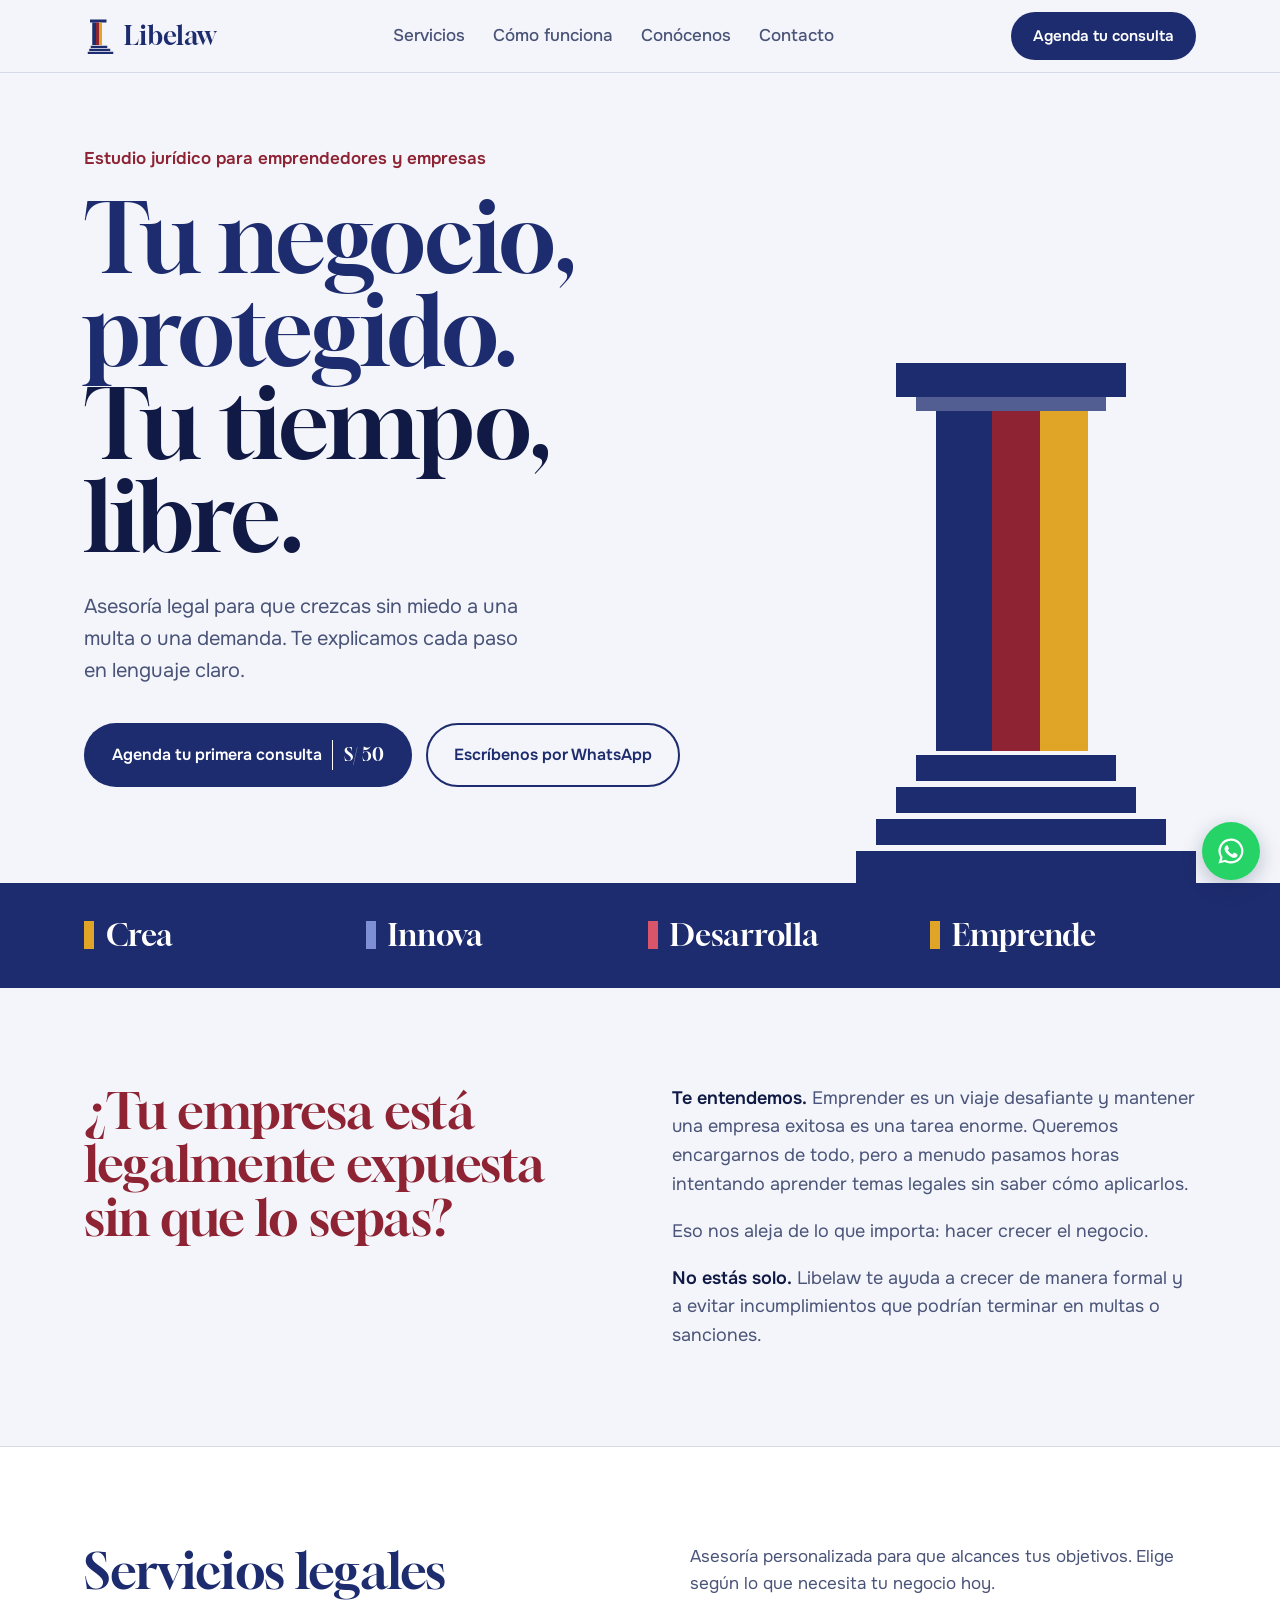
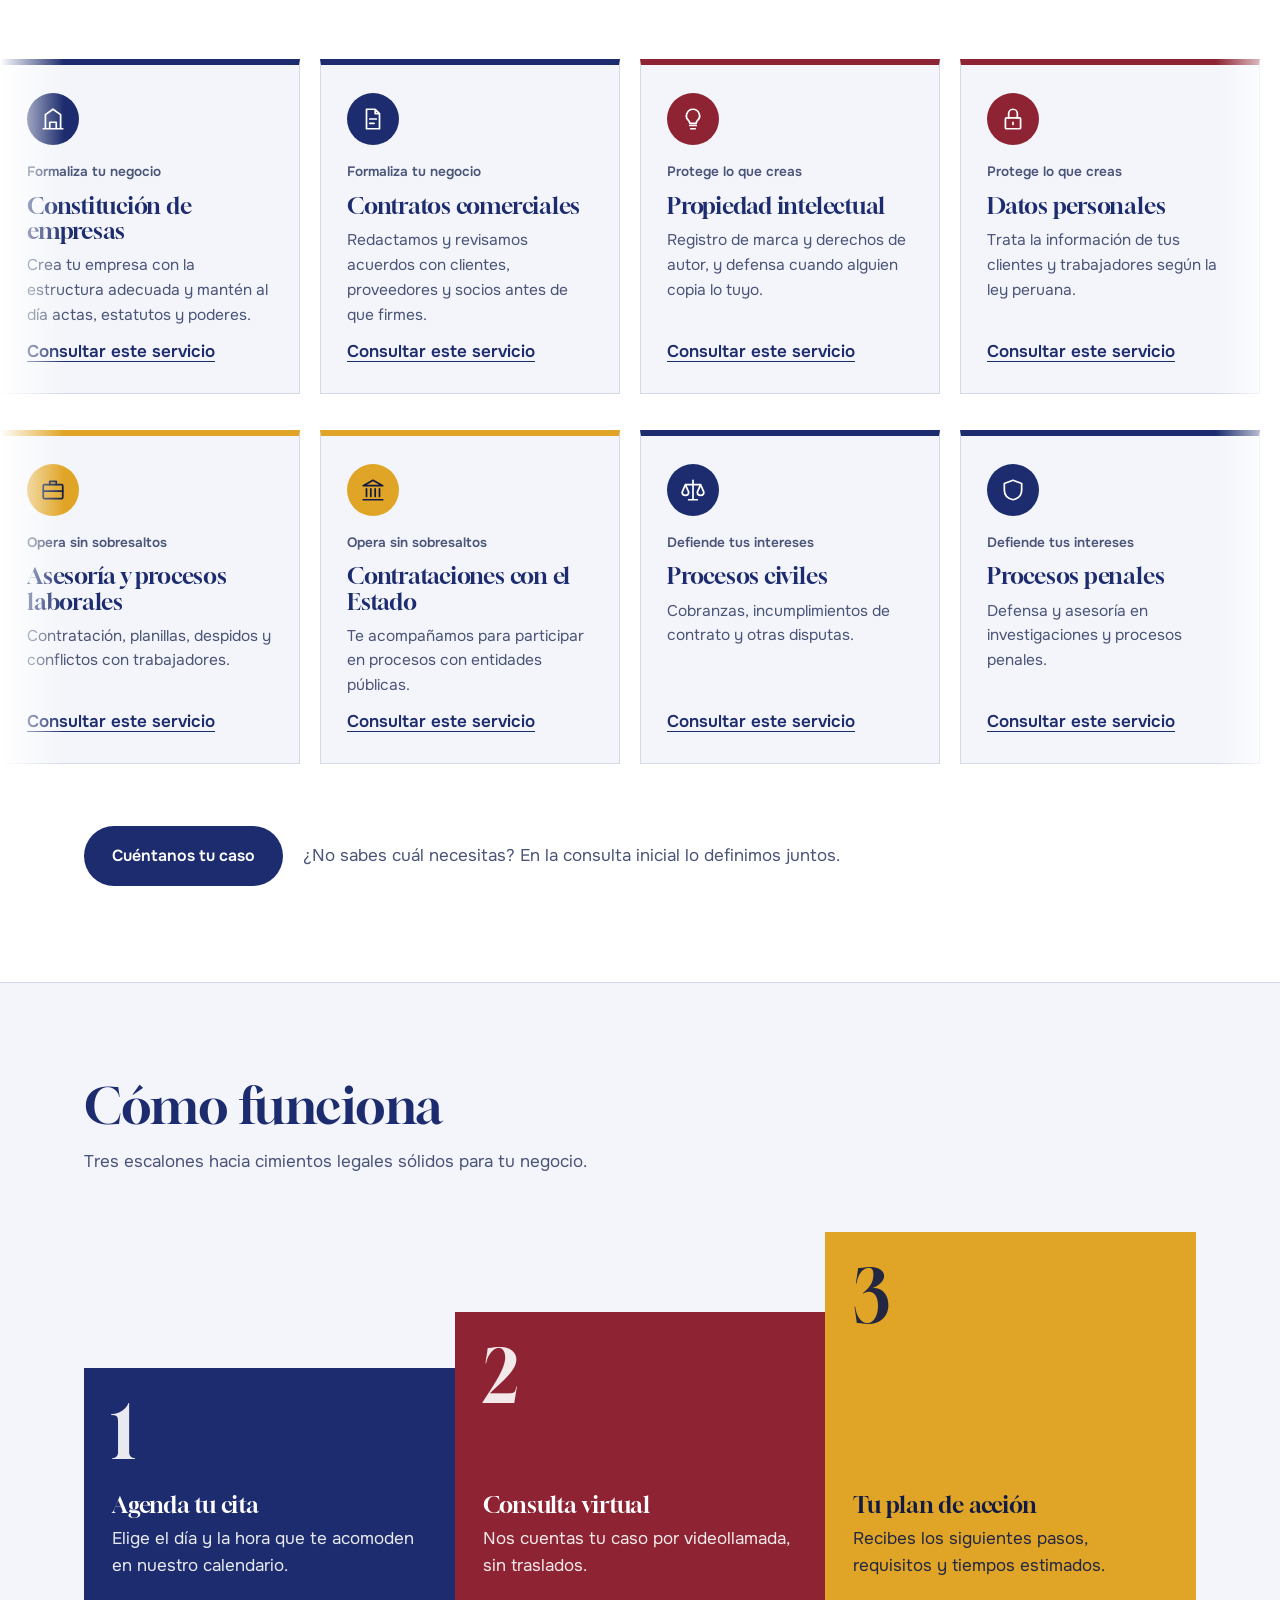
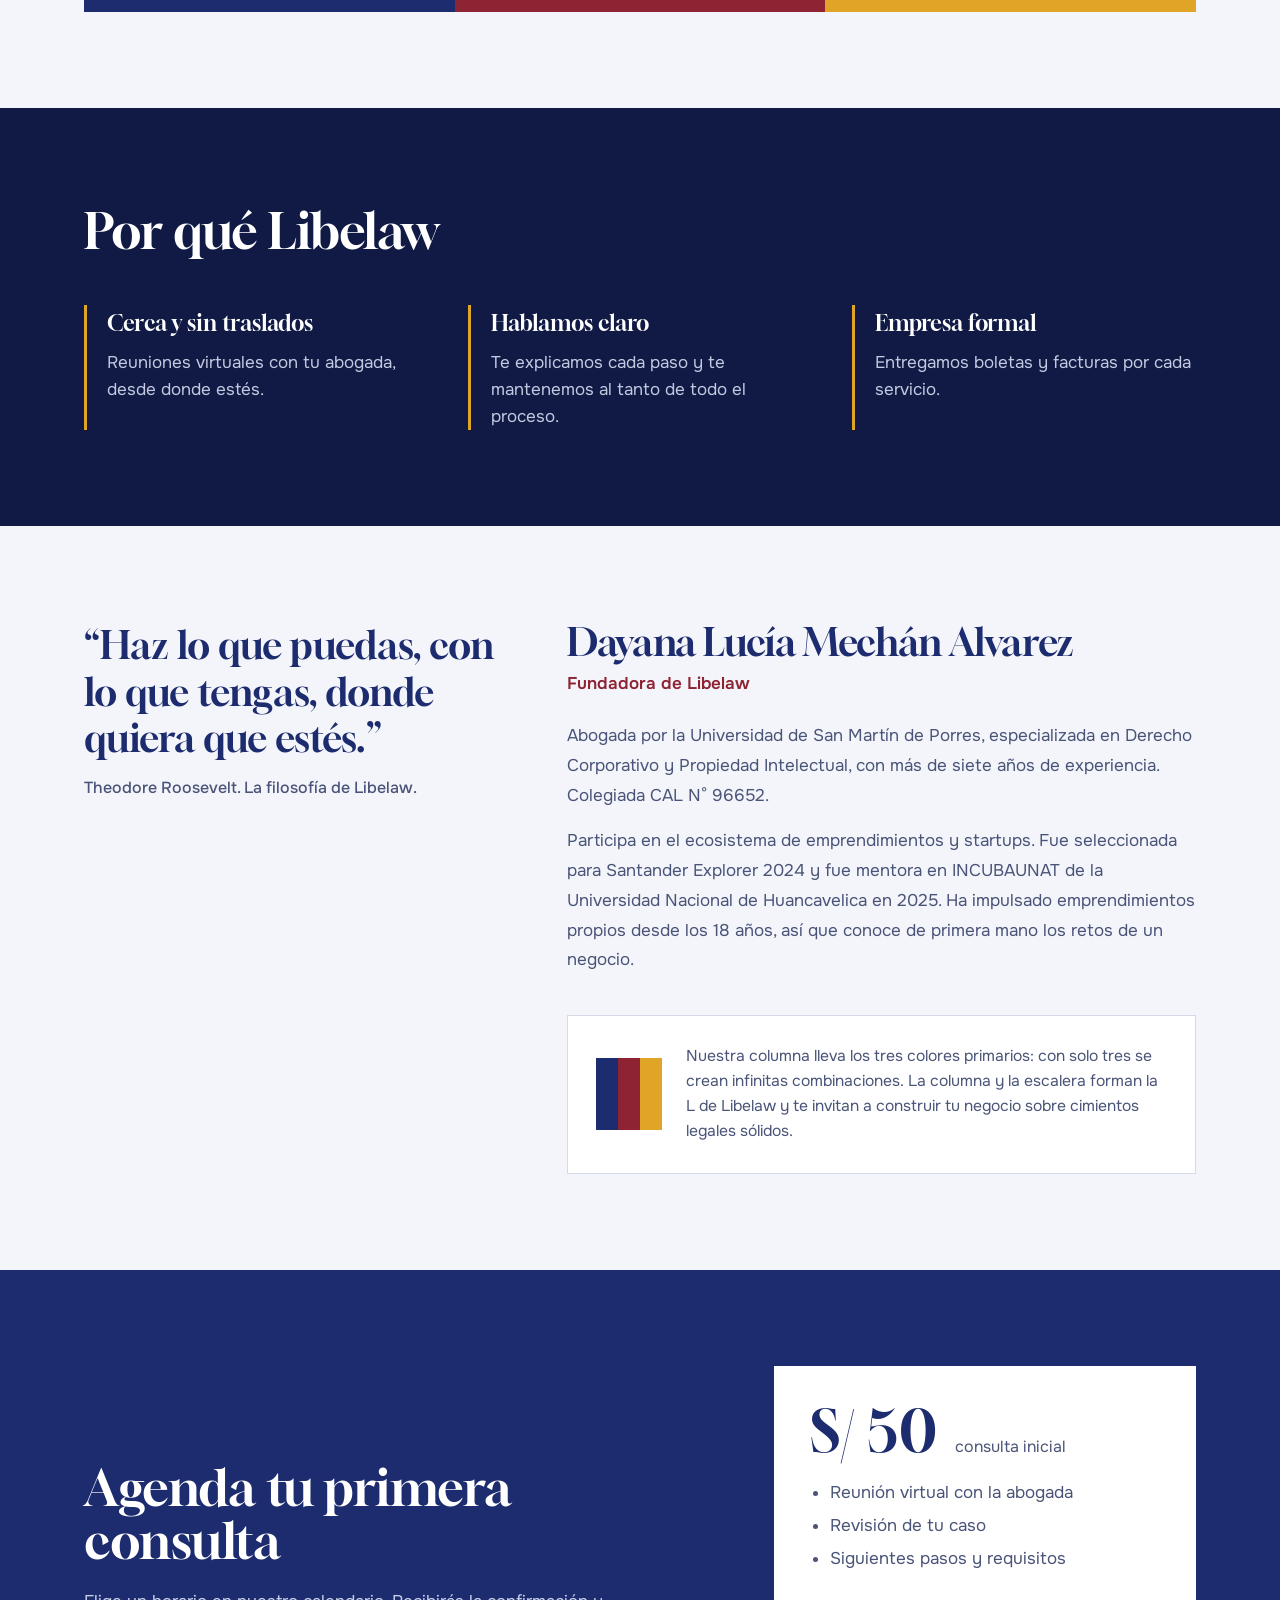
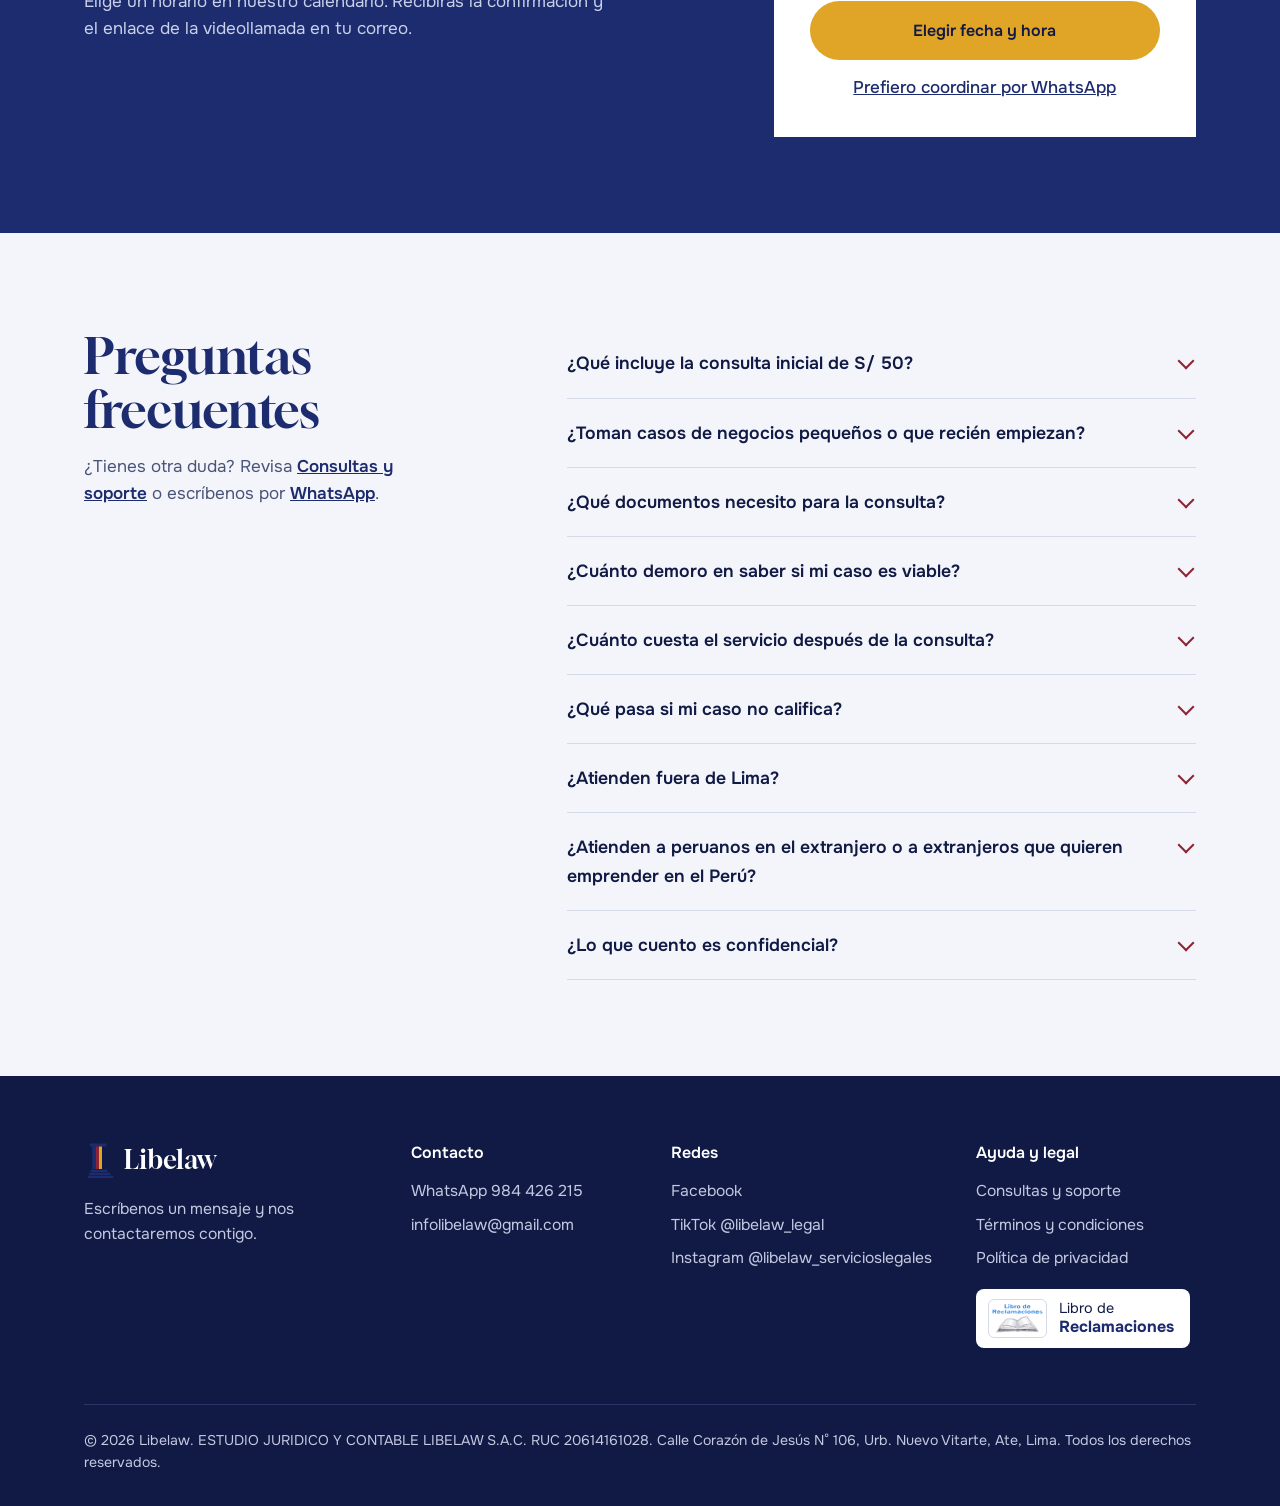
==== index.html @ 87967b95 "Imagen oficial del Libro de Reclamaciones, foto de Dayana y domicilio fiscal - Reemplaza el icono pr" ====
<!doctype html>
<html lang="es">
<head>
<meta charset="utf-8">
<meta name="viewport" content="width=device-width, initial-scale=1">
<title>Libelaw | Estudio jurídico para emprendedores y empresas</title>
<meta name="description" content="Asesoría legal para emprendedores y empresas en Perú. Agenda tu primera consulta virtual con Libelaw.">
<link rel="icon" href="data:image/svg+xml,%3Csvg xmlns='http://www.w3.org/2000/svg' viewBox='0 0 32 32'%3E%3Crect x='9' y='3' width='4' height='22' fill='%231D2C6E'/%3E%3Crect x='13' y='3' width='3' height='22' fill='%238E2333'/%3E%3Crect x='16' y='3' width='3' height='22' fill='%23E0A526'/%3E%3Crect x='7' y='25' width='16' height='2' fill='%231D2C6E'/%3E%3Crect x='7' y='28' width='20' height='2' fill='%231D2C6E'/%3E%3C/svg%3E">
<link rel="preconnect" href="https://fonts.googleapis.com">
<link rel="preconnect" href="https://fonts.gstatic.com" crossorigin>
<link href="https://fonts.googleapis.com/css2?family=Gloock&family=Onest:wght@400;500;600;700&display=swap" rel="stylesheet">
<!--
  CONFIGURACIÓN — editar antes de publicar:
  1. BOOKING_URL (en app.js): enlace de Calendly o de la página de citas de Google Calendar.
  2. Textos marcados con "POR VALIDAR": confirmar con Dayana (precio, credenciales, comprobantes).
-->
<link rel="stylesheet" href="styles.css">
</head>
<body>

<svg width="0" height="0" style="position:absolute" aria-hidden="true">
  <symbol id="logo" viewBox="0 0 40 48">
    <rect x="8" y="2" width="22" height="4" fill="#1D2C6E"/>
    <rect x="11" y="6" width="5" height="30" fill="#1D2C6E"/>
    <rect x="16" y="6" width="4" height="30" fill="#8E2333"/>
    <rect x="20" y="6" width="4" height="30" fill="#E0A526"/>
    <rect x="9" y="37" width="22" height="3" fill="#1D2C6E"/>
    <rect x="7" y="41" width="28" height="3" fill="#1D2C6E"/>
    <rect x="5" y="45" width="34" height="3" fill="#1D2C6E"/>
  </symbol>
</svg>

<header class="nav">
  <div class="wrap">
    <a class="brand" href="#inicio" aria-label="Libelaw, inicio">
      <svg width="30" height="36" aria-hidden="true"><use href="#logo"/></svg>Libelaw
    </a>
    <nav aria-label="Secciones">
      <ul id="menu">
        <li><a href="#servicios">Servicios</a></li>
        <li><a href="#como-funciona">Cómo funciona</a></li>
        <li><a href="#fundadora">Conócenos</a></li>
        <li><a href="contacto.html">Contacto</a></li>
      </ul>
    </nav>
    <a class="btn btn-primary" data-booking href="#agenda">Agenda<span class="sm-hide">tu consulta</span></a>
    <button class="menu-btn" type="button" aria-expanded="false" aria-controls="menu" aria-label="Abrir menú"><svg width="26" height="26" viewBox="0 0 24 24" fill="none" stroke="currentColor" stroke-width="2" stroke-linecap="round" aria-hidden="true"><path d="M4 7h16M4 12h16M4 17h16"/></svg></button>
  </div>
</header>

<main id="inicio">

  <section class="hero">
    <div class="wrap">
      <div>
        <p class="hero-kicker">Estudio jurídico para emprendedores y empresas</p>
        <h1>Tu negocio, protegido. <span>Tu tiempo, libre.</span></h1>
        <p class="hero-lead">Asesoría legal para que crezcas sin miedo a una multa o una demanda. Te explicamos cada paso en lenguaje claro.</p>
        <div class="hero-ctas">
          <!-- POR VALIDAR: precio de la consulta inicial -->
          <a class="btn btn-primary" data-booking href="#agenda" target="_blank" rel="noopener">Agenda tu primera consulta <span class="price">S/ 50</span></a>
          <a class="btn btn-ghost" href="https://wa.me/51984426215?text=Hola%20Libelaw%2C%20quiero%20hacer%20una%20consulta" target="_blank" rel="noopener">Escríbenos por WhatsApp</a>
        </div>
      </div>
      <!-- Columna griega del logo: la L de Libelaw sobre escaleras -->
      <svg class="column" viewBox="0 0 340 520" role="img" aria-label="Columna con los colores de Libelaw sobre una escalera">
        <rect x="40" y="0" width="230" height="34" fill="#1D2C6E"/>
        <rect x="60" y="34" width="190" height="14" fill="#1D2C6E" opacity=".75"/>
        <g>
          <rect class="bar" x="80" y="48" width="56" height="340" fill="#1D2C6E"/>
          <rect class="bar" x="136" y="48" width="48" height="340" fill="#8E2333"/>
          <rect class="bar" x="184" y="48" width="48" height="340" fill="#E0A526"/>
        </g>
        <rect x="60" y="392" width="200" height="26" fill="#1D2C6E"/>
        <rect x="40" y="424" width="240" height="26" fill="#1D2C6E"/>
        <rect x="20" y="456" width="290" height="26" fill="#1D2C6E"/>
        <rect x="0" y="488" width="340" height="32" fill="#1D2C6E"/>
      </svg>
    </div>
  </section>

  <div class="pillars" aria-label="Lo que impulsamos">
    <ul class="wrap">
      <li style="--c:var(--mostaza)">Crea</li>
      <li style="--c:#7E8FD6">Innova</li>
      <li style="--c:#D9566A">Desarrolla</li>
      <li style="--c:var(--mostaza)">Emprende</li>
    </ul>
  </div>

  <section class="problem">
    <div class="wrap">
      <h2>¿Tu empresa está legalmente expuesta sin que lo sepas?</h2>
      <div class="body">
        <p><strong>Te entendemos.</strong> Emprender es un viaje desafiante y mantener una empresa exitosa es una tarea enorme. Queremos encargarnos de todo, pero a menudo pasamos horas intentando aprender temas legales sin saber cómo aplicarlos.</p>
        <p>Eso nos aleja de lo que importa: hacer crecer el negocio.</p>
        <p><strong>No estás solo.</strong> Libelaw te ayuda a crecer de manera formal y a evitar incumplimientos que podrían terminar en multas o sanciones.</p>
      </div>
    </div>
  </section>

  <section class="services" id="servicios">
    <div class="wrap">
      <div class="section-head">
        <h2>Servicios legales</h2>
        <p>Asesoría personalizada para que alcances tus objetivos. Elige según lo que necesita tu negocio hoy.</p>
      </div>
    </div>

    <!-- Dos filas en movimiento: la primera hacia la izquierda, la segunda hacia la derecha. Se pausan al pasar el mouse. -->
    <div class="marquee" aria-label="Servicios para formalizar y proteger tu negocio">
      <div class="marquee-track">
        <article class="svc" style="--c:var(--navy)">
          <span class="svc-icon"><svg viewBox="0 0 24 24" aria-hidden="true"><path d="M3 21h18M5 21V8l7-5 7 5v13M9 21v-6h6v6"/></svg></span>
          <p class="svc-cat">Formaliza tu negocio</p>
          <h3>Constitución de empresas</h3>
          <p>Crea tu empresa con la estructura adecuada y mantén al día actas, estatutos y poderes.</p>
          <a data-booking href="#agenda" target="_blank" rel="noopener">Consultar este servicio</a>
        </article>
        <article class="svc" style="--c:var(--navy)">
          <span class="svc-icon"><svg viewBox="0 0 24 24" aria-hidden="true"><path d="M14 3H6v18h12V7zM14 3v4h4M9 12h6M9 16h4"/></svg></span>
          <p class="svc-cat">Formaliza tu negocio</p>
          <h3>Contratos comerciales</h3>
          <p>Redactamos y revisamos acuerdos con clientes, proveedores y socios antes de que firmes.</p>
          <a data-booking href="#agenda" target="_blank" rel="noopener">Consultar este servicio</a>
        </article>
        <article class="svc" style="--c:var(--granate)">
          <span class="svc-icon"><svg viewBox="0 0 24 24" aria-hidden="true"><path d="M9 18h6M10 21h4M12 3a6 6 0 0 0-4 10.5c.7.7 1 1.5 1 2.5h6c0-1 .3-1.8 1-2.5A6 6 0 0 0 12 3z"/></svg></span>
          <p class="svc-cat">Protege lo que creas</p>
          <h3>Propiedad intelectual</h3>
          <p>Registro de marca y derechos de autor, y defensa cuando alguien copia lo tuyo.</p>
          <a data-booking href="#agenda" target="_blank" rel="noopener">Consultar este servicio</a>
        </article>
        <article class="svc" style="--c:var(--granate)">
          <span class="svc-icon"><svg viewBox="0 0 24 24" aria-hidden="true"><rect x="5" y="11" width="14" height="10" rx="1"/><path d="M8 11V7a4 4 0 0 1 8 0v4M12 15v2"/></svg></span>
          <p class="svc-cat">Protege lo que creas</p>
          <h3>Datos personales</h3>
          <p>Trata la información de tus clientes y trabajadores según la ley peruana.</p>
          <a data-booking href="#agenda" target="_blank" rel="noopener">Consultar este servicio</a>
        </article>
        <article class="svc" style="--c:var(--mostaza);--fg:var(--ink)">
          <span class="svc-icon"><svg viewBox="0 0 24 24" aria-hidden="true"><path d="M5 8h14l-1 13H6zM9 8V6a3 3 0 0 1 6 0v2"/></svg></span>
          <p class="svc-cat">Opera sin sobresaltos</p>
          <h3>Protección al consumidor</h3>
          <p>Cumple las normas de venta y responde reclamos ante Indecopi.</p>
          <a data-booking href="#agenda" target="_blank" rel="noopener">Consultar este servicio</a>
        </article>
      </div>
    </div>

    <div class="marquee reverse" aria-label="Servicios laborales, con el Estado y procesos">
      <div class="marquee-track">
        <article class="svc" style="--c:var(--mostaza);--fg:var(--ink)">
          <span class="svc-icon"><svg viewBox="0 0 24 24" aria-hidden="true"><rect x="3" y="7" width="18" height="13" rx="1"/><path d="M9 7V4h6v3M3 13h18"/></svg></span>
          <p class="svc-cat">Opera sin sobresaltos</p>
          <h3>Asesoría y procesos laborales</h3>
          <p>Contratación, planillas, despidos y conflictos con trabajadores.</p>
          <a data-booking href="#agenda" target="_blank" rel="noopener">Consultar este servicio</a>
        </article>
        <article class="svc" style="--c:var(--mostaza);--fg:var(--ink)">
          <span class="svc-icon"><svg viewBox="0 0 24 24" aria-hidden="true"><path d="M3 21h18M12 3l9 5H3zM6 11v7M10 11v7M14 11v7M18 11v7"/></svg></span>
          <p class="svc-cat">Opera sin sobresaltos</p>
          <h3>Contrataciones con el Estado</h3>
          <p>Te acompañamos para participar en procesos con entidades públicas.</p>
          <a data-booking href="#agenda" target="_blank" rel="noopener">Consultar este servicio</a>
        </article>
        <article class="svc" style="--c:var(--navy)">
          <span class="svc-icon"><svg viewBox="0 0 24 24" aria-hidden="true"><path d="M12 3v18M8 21h8M5 7h14M5 7l-3 7a3 3 0 0 0 6 0zM19 7l-3 7a3 3 0 0 0 6 0z"/></svg></span>
          <p class="svc-cat">Defiende tus intereses</p>
          <h3>Procesos civiles</h3>
          <p>Cobranzas, incumplimientos de contrato y otras disputas.</p>
          <a data-booking href="#agenda" target="_blank" rel="noopener">Consultar este servicio</a>
        </article>
        <article class="svc" style="--c:var(--navy)">
          <span class="svc-icon"><svg viewBox="0 0 24 24" aria-hidden="true"><path d="M12 3l8 3v6c0 5-3.5 8-8 9-4.5-1-8-4-8-9V6z"/></svg></span>
          <p class="svc-cat">Defiende tus intereses</p>
          <h3>Procesos penales</h3>
          <p>Defensa y asesoría en investigaciones y procesos penales.</p>
          <a data-booking href="#agenda" target="_blank" rel="noopener">Consultar este servicio</a>
        </article>
        <article class="svc" style="--c:var(--granate)">
          <span class="svc-icon"><svg viewBox="0 0 24 24" aria-hidden="true"><circle cx="12" cy="12" r="9"/><path d="M3 12h18M12 3a14 14 0 0 1 0 18M12 3a14 14 0 0 0 0 18"/></svg></span>
          <p class="svc-cat">Defiende tus intereses</p>
          <h3>Derecho migratorio</h3>
          <p>Trámites de residencia y cambio de calidad migratoria.</p>
          <a data-booking href="#agenda" target="_blank" rel="noopener">Consultar este servicio</a>
        </article>
      </div>
    </div>

    <div class="wrap">
      <div class="services-cta">
        <a class="btn btn-primary" data-booking href="#agenda" target="_blank" rel="noopener">Cuéntanos tu caso</a>
        <span>¿No sabes cuál necesitas? En la consulta inicial lo definimos juntos.</span>
      </div>
    </div>
  </section>

  <section class="steps" id="como-funciona">
    <div class="wrap">
      <h2>Cómo funciona</h2>
      <p class="intro">Tres escalones hacia cimientos legales sólidos para tu negocio.</p>
      <!-- POR VALIDAR: proceso real con Dayana -->
      <ol class="stairs">
        <li><h3>Agenda tu cita</h3><p>Elige el día y la hora que te acomoden en nuestro calendario.</p></li>
        <li><h3>Consulta virtual</h3><p>Nos cuentas tu caso por videollamada, sin traslados.</p></li>
        <li><h3>Tu plan de acción</h3><p>Recibes los siguientes pasos, requisitos y tiempos estimados.</p></li>
      </ol>
    </div>
  </section>

  <section class="why">
    <div class="wrap">
      <h2>Por qué Libelaw</h2>
      <ul>
        <li><b>Cerca y sin traslados</b><span>Reuniones virtuales con tu abogada, desde donde estés.</span></li>
        <li><b>Hablamos claro</b><span>Te explicamos cada paso y te mantenemos al tanto de todo el proceso.</span></li>
        <!-- POR VALIDAR: emisión de boletas y facturas -->
        <li><b>Empresa formal</b><span>Entregamos boletas y facturas por cada servicio.</span></li>
      </ul>
    </div>
  </section>

  <section class="founder" id="fundadora">
    <div class="wrap">
      <div>
        <blockquote>“Haz lo que puedas, con lo que tengas, donde quiera que estés.”<cite>Theodore Roosevelt. La filosofía de Libelaw.</cite></blockquote>
      </div>
      <div>
        <h2>Dayana Lucía Mechán Alvarez</h2>
        <p class="role">Fundadora de Libelaw</p>
        <!-- POR VALIDAR: datos y credenciales de la fundadora -->
        <div class="bio">
          <p>Abogada por la Universidad de San Martín de Porres, especializada en Derecho Corporativo y Propiedad Intelectual, con más de siete años de experiencia. Colegiada CAL N° 96652.</p>
          <p>Participa en el ecosistema de emprendimientos y startups. Fue seleccionada para Santander Explorer 2024 y fue mentora en INCUBAUNAT de la Universidad Nacional de Huancavelica en 2025. Ha impulsado emprendimientos propios desde los 18 años, así que conoce de primera mano los retos de un negocio.</p>
        </div>
        <div class="brandnote">
          <div class="swatches" aria-hidden="true"><i style="--c:var(--navy)"></i><i style="--c:var(--granate)"></i><i style="--c:var(--mostaza)"></i></div>
          <p>Nuestra columna lleva los tres colores primarios: con solo tres se crean infinitas combinaciones. La columna y la escalera forman la L de Libelaw y te invitan a construir tu negocio sobre cimientos legales sólidos.</p>
        </div>
      </div>
    </div>
  </section>

  <section class="book" id="agenda">
    <div class="wrap">
      <div>
        <h2>Agenda tu primera consulta</h2>
        <p>Elige un horario en nuestro calendario. Recibirás la confirmación y el enlace de la videollamada en tu correo.</p>
      </div>
      <!-- POR VALIDAR: precio, duración y forma de pago -->
      <div class="book-card">
        <div class="amount">S/ 50 <small>consulta inicial</small></div>
        <ul>
          <li>Reunión virtual con la abogada</li>
          <li>Revisión de tu caso</li>
          <li>Siguientes pasos y requisitos</li>
        </ul>
        <a class="btn btn-gold" data-booking href="#agenda" target="_blank" rel="noopener">Elegir fecha y hora</a>
        <a class="alt" href="https://wa.me/51984426215?text=Hola%20Libelaw%2C%20quiero%20agendar%20una%20consulta" target="_blank" rel="noopener">Prefiero coordinar por WhatsApp</a>
      </div>
    </div>
  </section>

  <section class="faq" id="preguntas">
    <div class="wrap">
      <div>
        <h2>Preguntas frecuentes</h2>
        <p class="faq-more">¿Tienes otra duda? Revisa <a href="soporte.html">Consultas y soporte</a> o escríbenos por <a href="https://wa.me/51984426215" target="_blank" rel="noopener">WhatsApp</a>.</p>
      </div>
      <!-- POR VALIDAR: respuestas con Dayana (plazos, alcance de la consulta, casos que no se toman) -->
      <!-- name="faq": solo una respuesta abierta a la vez, sin JavaScript -->
      <div>
        <details name="faq">
          <summary>¿Qué incluye la consulta inicial de S/ 50?</summary>
          <p>Una videollamada con la abogada en la que revisamos tu caso, te explicamos tus opciones en lenguaje claro y te decimos qué pasos seguir. No incluye redacción de documentos ni trámites; esos se cotizan aparte.</p>
        </details>
        <details name="faq">
          <summary>¿Toman casos de negocios pequeños o que recién empiezan?</summary>
          <p>Sí. Trabajamos con emprendedores desde la idea de negocio hasta empresas en marcha. No necesitas tener una empresa constituida para consultarnos.</p>
        </details>
        <details name="faq">
          <summary>¿Qué documentos necesito para la consulta?</summary>
          <p>Para agendar no necesitas nada. Para aprovechar mejor la consulta, ten a la mano lo relacionado con tu caso: contratos, comprobantes, correos o mensajes, notificaciones o resoluciones, y tu DNI o RUC. Si quieres, envíalos antes a <a href="mailto:infolibelaw@gmail.com">infolibelaw@gmail.com</a>.</p>
        </details>
        <details name="faq">
          <summary>¿Cuánto demoro en saber si mi caso es viable?</summary>
          <p>En la misma consulta te damos una primera opinión. Si necesitamos revisar documentos con más detalle, te enviamos la propuesta por escrito en un plazo de 2 a 3 días hábiles.</p>
        </details>
        <details name="faq">
          <summary>¿Cuánto cuesta el servicio después de la consulta?</summary>
          <p>Depende del caso. Antes de que pagues, te enviamos una propuesta con precio cerrado e impuestos incluidos. Las tasas de terceros, como Indecopi, Sunarp o notaría, se detallan por separado.</p>
        </details>
        <details name="faq">
          <summary>¿Qué pasa si mi caso no califica?</summary>
          <p>Te lo decimos con claridad en la consulta, sin rodeos. Si no podemos ayudarte, te orientamos sobre otra vía, por ejemplo una conciliación, un reclamo ante Indecopi o la defensa pública gratuita del Ministerio de Justicia.</p>
        </details>
        <details name="faq">
          <summary>¿Atienden fuera de Lima?</summary>
          <p>Sí. La atención es virtual, así que atendemos a emprendedores y empresas de todo el Perú. Si algún trámite exige ir a una notaría o entidad, te lo indicamos desde el inicio.</p>
        </details>
        <details name="faq">
          <summary>¿Atienden a peruanos en el extranjero o a extranjeros que quieren emprender en el Perú?</summary>
          <p>Sí. Podemos ayudarte a constituir tu empresa, registrar tu marca o hacer trámites migratorios a distancia. Algunos documentos del exterior deben estar apostillados; te explicamos cuáles en la consulta.</p>
        </details>
        <details name="faq">
          <summary>¿Lo que cuento es confidencial?</summary>
          <p>Sí. Toda la información que compartes está protegida por el secreto profesional del abogado y solo la usamos para atender tu caso.</p>
        </details>
      </div>
    </div>
  </section>

</main>

<footer id="contacto">
  <div class="wrap">
    <div>
      <a class="brand" href="#inicio"><svg width="30" height="36" aria-hidden="true"><use href="#logo"/></svg>Libelaw</a>
      <p><a href="contacto.html">Escríbenos un mensaje</a> y nos contactaremos contigo.</p>
    </div>
    <div>
      <h4>Contacto</h4>
      <ul>
        <li><a href="https://wa.me/51984426215" target="_blank" rel="noopener">WhatsApp 984 426 215</a></li>
        <li><a href="mailto:infolibelaw@gmail.com">infolibelaw@gmail.com</a></li>
      </ul>
    </div>
    <div>
      <h4>Redes</h4>
      <ul>
        <!-- POR VALIDAR: URL exacta de Facebook -->
        <li><a href="https://www.facebook.com/libelaw" target="_blank" rel="noopener">Facebook</a></li>
        <li><a href="https://www.tiktok.com/@libelaw_legal" target="_blank" rel="noopener">TikTok @libelaw_legal</a></li>
        <li><a href="https://www.instagram.com/libelaw_servicioslegales" target="_blank" rel="noopener">Instagram @libelaw_servicioslegales</a></li>
      </ul>
    </div>
    <div>
      <h4>Ayuda y legal</h4>
      <ul>
        <li><a href="soporte.html">Consultas y soporte</a></li>
        <li><a href="terminos.html">Términos y condiciones</a></li>
        <li><a href="privacidad.html">Política de privacidad</a></li>
      </ul>
      <a class="lr" href="libro-reclamaciones.html">
        <img src="libro-reclamaciones.svg" alt="" width="59" height="39">
        <span>Libro de<br><b>Reclamaciones</b></span>
      </a>
    </div>
    <p class="legal">© 2026 Libelaw. ESTUDIO JURIDICO Y CONTABLE LIBELAW S.A.C. RUC 20614161028. Calle Corazón de Jesús N° 106, Urb. Nuevo Vitarte, Ate, Lima. Todos los derechos reservados.</p>
  </div>
</footer>

<a class="wa" href="https://wa.me/51984426215?text=Hola%20Libelaw" target="_blank" rel="noopener" aria-label="Escríbenos por WhatsApp">
  <svg width="30" height="30" viewBox="0 0 24 24" fill="#fff" aria-hidden="true"><path d="M12 2a10 10 0 0 0-8.6 15.1L2 22l5-1.3A10 10 0 1 0 12 2Zm0 18.2a8.2 8.2 0 0 1-4.2-1.1l-.3-.2-3 .8.8-2.9-.2-.3A8.2 8.2 0 1 1 12 20.2Zm4.5-6.1c-.2-.1-1.5-.7-1.7-.8-.2-.1-.4-.1-.6.1l-.8 1c-.1.2-.3.2-.5.1a6.7 6.7 0 0 1-3.3-2.9c-.3-.4.2-.4.7-1.4.1-.2 0-.3 0-.4l-.8-1.8c-.2-.5-.4-.4-.6-.4h-.5c-.2 0-.4.1-.7.3-.2.3-.9.9-.9 2.2s.9 2.5 1 2.7c.1.2 1.8 2.8 4.4 3.9 1.6.7 2.3.8 3.1.6.5-.1 1.5-.6 1.7-1.2.2-.6.2-1.1.2-1.2-.1-.1-.3-.2-.6-.3Z"/></svg>
</a>

<script src="app.js"></script>
</body>
</html>
---- styles.css ----
:root{
  --navy:#1D2C6E;
  --ink:#101A44;
  --granate:#8E2333;
  --mostaza:#E0A526;
  --paper:#F3F5FA;
  --white:#FFFFFF;
  --line:#D5DAE8;
  --muted:#4A5478;
  --serif:"Gloock", Georgia, serif;
  --sans:"Onest", system-ui, sans-serif;
  --wrap:1160px;
}
*{box-sizing:border-box}
html{scroll-behavior:smooth}
body{margin:0;background:var(--paper);color:var(--ink);font:400 1.0625rem/1.6 var(--sans);-webkit-font-smoothing:antialiased}
img,svg{display:block}
a{color:inherit}
:focus-visible{outline:3px solid var(--mostaza);outline-offset:3px;border-radius:4px}
.wrap{max-width:var(--wrap);margin:0 auto;padding:0 24px}
h1,h2,h3{font-family:var(--serif);font-weight:400;line-height:1.08;margin:0;letter-spacing:-.01em}
h2{font-size:clamp(2rem,4.2vw,3.1rem);color:var(--navy)}
h3{font-size:1.45rem}
p{margin:0}
section{padding:96px 0}

/* Botones */
.btn{display:inline-flex;align-items:center;gap:.6em;padding:15px 26px;border-radius:999px;font-weight:600;font-size:1rem;text-decoration:none;border:2px solid transparent;transition:background .2s,color .2s,border-color .2s}
.btn-primary{background:var(--navy);color:var(--white)}
.btn-primary:hover{background:var(--ink)}
.btn-ghost{border-color:var(--navy);color:var(--navy)}
.btn-ghost:hover{background:var(--navy);color:var(--white)}
.btn-gold{background:var(--mostaza);color:var(--ink)}
.btn-gold:hover{background:#F0B83A}
.price{font-family:var(--serif);font-weight:400;font-size:1.15em;padding-left:.6em;border-left:1px solid currentColor}

/* Navegación */
.nav{position:sticky;top:0;z-index:10;background:rgba(243,245,250,.92);backdrop-filter:blur(8px);border-bottom:1px solid var(--line)}
.nav .wrap{display:flex;align-items:center;justify-content:space-between;height:72px;gap:24px}
.brand{display:flex;align-items:center;gap:10px;text-decoration:none;font-family:var(--serif);font-size:1.6rem;color:var(--navy)}
.nav ul{display:flex;gap:28px;list-style:none;margin:0;padding:0}
.nav ul a{text-decoration:none;font-weight:500;color:var(--muted)}
.nav ul a:hover{color:var(--navy)}
.nav .btn{padding:10px 20px;font-size:.95rem}

/* Hero */
.hero{padding:72px 0 0;overflow:hidden}
.hero .wrap{display:grid;grid-template-columns:1.25fr .75fr;gap:48px;align-items:end}
.hero-kicker{font-weight:600;color:var(--granate);margin-bottom:20px}
.hero h1{font-size:clamp(3rem,7.4vw,6.2rem);color:var(--navy);line-height:.98}
.hero h1 span{display:block;color:var(--ink)}
.hero-lead{font-size:1.25rem;color:var(--muted);max-width:34ch;margin:28px 0 36px}
.hero-ctas{display:flex;flex-wrap:wrap;gap:14px;padding-bottom:96px}
.column{width:100%;max-width:340px;justify-self:end}
.column .bar{transform-box:fill-box;transform-origin:bottom;animation:rise 1.1s cubic-bezier(.2,.8,.2,1) both}
.column .bar:nth-child(2){animation-delay:.15s}
.column .bar:nth-child(3){animation-delay:.3s}
@keyframes rise{from{transform:scaleY(0)}to{transform:scaleY(1)}}

/* Pilares Crea / Innova / Desarrolla / Emprende */
.pillars{background:var(--navy);color:var(--white);padding:28px 0}
.pillars ul{list-style:none;margin:0 auto;padding:0 24px;display:grid;grid-template-columns:repeat(4,1fr);gap:16px}
.pillars li{font-family:var(--serif);font-size:clamp(1.3rem,2.4vw,1.9rem);display:flex;align-items:center;gap:12px}
.pillars li::before{content:"";width:10px;height:28px;background:var(--c)}

/* Problema */
.problem .wrap{display:grid;grid-template-columns:1fr 1fr;gap:64px}
.problem h2{color:var(--granate)}
.problem .body p+p{margin-top:18px}
.problem .body{color:var(--muted);font-size:1.125rem;max-width:56ch}
.problem .body strong{color:var(--ink);font-weight:600}

/* Servicios */
.services{background:var(--white);border-top:1px solid var(--line);border-bottom:1px solid var(--line)}
.section-head{display:flex;justify-content:space-between;align-items:end;gap:32px;margin-bottom:56px;flex-wrap:wrap}
.section-head p{max-width:46ch;color:var(--muted)}
/* Carrusel de servicios: dos filas en sentidos opuestos */
.marquee{overflow:hidden;padding:6px 0;-webkit-mask-image:linear-gradient(90deg,transparent,#000 5%,#000 95%,transparent);mask-image:linear-gradient(90deg,transparent,#000 5%,#000 95%,transparent)}
.marquee+.marquee{margin-top:24px}
.marquee-track{display:flex;gap:20px;width:max-content;animation:marquee 55s linear infinite}
.marquee.reverse .marquee-track{animation-direction:reverse}
.marquee:hover .marquee-track,.marquee:focus-within .marquee-track{animation-play-state:paused}
@keyframes marquee{to{transform:translateX(calc(-50% - 10px))}}
.svc{--fg:var(--white);flex:0 0 300px;min-height:310px;background:var(--paper);border:1px solid var(--line);border-top:6px solid var(--c);padding:28px 26px;display:flex;flex-direction:column;gap:10px}
.svc-icon{width:52px;height:52px;border-radius:50%;background:var(--c);color:var(--fg);display:grid;place-items:center;margin-bottom:6px}
.svc-icon svg{width:26px;height:26px;fill:none;stroke:currentColor;stroke-width:1.6;stroke-linecap:round;stroke-linejoin:round}
.svc-cat{font-size:.85rem;font-weight:600;color:var(--muted)}
.svc h3{font-size:1.45rem;color:var(--navy)}
.svc p:not(.svc-cat){color:var(--muted);font-size:.97rem}
.svc a{margin-top:auto;font-weight:600;color:var(--navy);text-underline-offset:4px}
.svc a:hover{color:var(--granate)}
.services-cta{margin-top:56px;display:flex;align-items:center;gap:20px;flex-wrap:wrap;color:var(--muted)}

/* Cómo funciona: escalera */
.steps h2{margin-bottom:16px}
.steps .intro{color:var(--muted);max-width:52ch;margin-bottom:56px}
.stairs{list-style:none;margin:0;padding:0;display:grid;grid-template-columns:repeat(3,1fr);align-items:end;counter-reset:s}
.stairs li{counter-increment:s;background:var(--navy);color:var(--white);padding:28px 28px 32px;display:flex;flex-direction:column;justify-content:flex-end}
.stairs li:nth-child(1){min-height:220px;background:var(--navy)}
.stairs li:nth-child(2){min-height:300px;background:var(--granate)}
.stairs li:nth-child(3){min-height:380px;background:var(--mostaza);color:var(--ink)}
.stairs li::before{content:counter(s);font-family:var(--serif);font-size:4.5rem;line-height:1;margin-bottom:auto;opacity:.9}
.stairs h3{margin:24px 0 8px}
.stairs p{opacity:.9;max-width:30ch}

/* Por qué */
.why{background:var(--ink);color:var(--white)}
.why h2{color:var(--white);margin-bottom:48px}
.why ul{list-style:none;margin:0;padding:0;display:grid;grid-template-columns:repeat(3,1fr);gap:40px}
.why li{border-left:3px solid var(--mostaza);padding-left:20px}
.why li b{display:block;font-family:var(--serif);font-weight:400;font-size:1.4rem;margin-bottom:8px}
.why li span{color:#C3C9E0}

/* Fundadora */
.founder .wrap{display:grid;grid-template-columns:.8fr 1.2fr;gap:64px;align-items:start}
.founder blockquote{margin:0;font-family:var(--serif);font-size:clamp(1.7rem,3vw,2.5rem);line-height:1.2;color:var(--navy)}
.founder cite{display:block;margin-top:16px;font:500 1rem var(--sans);color:var(--muted);font-style:normal}
.founder h2{font-size:clamp(1.8rem,3vw,2.4rem);margin-bottom:6px}
.founder .role{color:var(--granate);font-weight:600;margin-bottom:24px}
.founder .bio p{color:var(--muted);line-height:1.75}
.founder .bio p+p{margin-top:16px}
.brandnote{margin-top:40px;padding:28px;background:var(--white);border:1px solid var(--line);display:grid;grid-template-columns:auto 1fr;gap:24px;align-items:center}
.swatches{display:flex}
.swatches i{width:22px;height:72px;background:var(--c)}
.brandnote p{color:var(--muted);font-size:.98rem}

/* Agenda */
.book{background:var(--navy);color:var(--white);text-align:left}
.book .wrap{display:grid;grid-template-columns:1.2fr .8fr;gap:56px;align-items:center}
.book h2{color:var(--white);margin-bottom:20px}
.book p{color:#C9D0EA;max-width:48ch}
.book-card{background:var(--white);color:var(--ink);padding:36px}
.book-card .amount{font-family:var(--serif);font-size:3.6rem;line-height:1;color:var(--navy)}
.book-card .amount small{font-family:var(--sans);font-size:1rem;color:var(--muted);margin-left:6px}
.book-card ul{margin:20px 0 28px;padding-left:20px;color:var(--muted)}
.book-card li+li{margin-top:6px}
.book-card .btn{width:100%;justify-content:center}
.book-card .alt{display:block;text-align:center;margin-top:14px;font-weight:500;color:var(--navy)}

/* FAQ */
.faq .wrap{display:grid;grid-template-columns:.8fr 1.2fr;gap:64px}
.faq details,.doc details{border-bottom:1px solid var(--line);padding:20px 0}
.faq summary,.doc summary{cursor:pointer;font-weight:600;font-size:1.1rem;list-style:none;display:flex;justify-content:space-between;gap:16px}
.faq summary::-webkit-details-marker,.doc summary::-webkit-details-marker{display:none}
.faq summary::after,.doc summary::after{content:"";flex:none;width:10px;height:10px;margin:6px 4px 0 0;border-right:2.5px solid var(--granate);border-bottom:2.5px solid var(--granate);transform:rotate(45deg);transition:transform .2s}
.faq details[open] summary::after,.doc details[open] summary::after{transform:rotate(-135deg);margin-top:12px}
.faq details p,.doc details p{margin-top:12px;color:var(--muted);max-width:60ch}

/* Footer */
footer{background:var(--ink);color:#C3C9E0;padding:64px 0 32px;font-size:.98rem}
footer .wrap{display:grid;grid-template-columns:1.3fr 1fr 1.2fr 1fr;gap:40px}
footer .brand{color:var(--white);margin-bottom:16px}
footer h4{color:var(--white);font-weight:600;margin:0 0 14px;font-size:1rem}
footer ul{list-style:none;margin:0;padding:0}
footer li+li{margin-top:8px}
footer a{text-decoration:none}
footer a:hover{color:var(--white);text-decoration:underline}
.legal{grid-column:1/-1;border-top:1px solid #2A3566;padding-top:24px;margin-top:16px;font-size:.88rem}

/* WhatsApp flotante */
.wa{position:fixed;right:20px;bottom:20px;width:58px;height:58px;border-radius:50%;background:#25D366;display:grid;place-items:center;box-shadow:0 6px 20px rgba(16,26,68,.25);z-index:20}

@media (max-width:900px){
  section{padding:72px 0}
  .nav ul{display:none}
  .hero .wrap,.problem .wrap,.founder .wrap,.book .wrap,.faq .wrap{grid-template-columns:1fr;gap:40px}
  .column{max-width:220px;justify-self:start;order:-1}
  .hero-ctas{padding-bottom:72px}
  .svc{flex-basis:260px}
  .why ul{grid-template-columns:1fr}
  .pillars ul{grid-template-columns:repeat(2,1fr)}
  .stairs{grid-template-columns:1fr}
  .stairs li:nth-child(n){min-height:0}
  .stairs li::before{font-size:3rem;margin-bottom:0}
  footer .wrap{grid-template-columns:1fr}
}
@media (max-width:520px){
  .wrap{padding:0 16px}
  .column{display:none}
  .hero{padding-top:48px}
  .hero-ctas .btn,.services-cta .btn{width:100%;justify-content:center}
  .brandnote{grid-template-columns:1fr}
}
@media (prefers-reduced-motion:reduce){
  html{scroll-behavior:auto}
  .column .bar{animation:none}
  .marquee{overflow-x:auto;-webkit-mask-image:none;mask-image:none}
  .marquee-track{animation:none;padding:0 24px}
  .marquee-track>[aria-hidden]{display:none}
}

/* Página de contacto */
.contact{padding:72px 0 96px}
.contact .wrap{display:grid;grid-template-columns:minmax(0,.85fr) minmax(0,1.15fr);gap:56px;align-items:start}
.contact-intro h1{font-size:clamp(2.4rem,5vw,3.6rem);color:var(--navy);margin-bottom:16px}
.contact-intro>p{color:var(--muted);max-width:42ch;margin-bottom:36px}
.specialist{background:var(--navy);color:var(--white);padding:32px}
.specialist-head{margin-bottom:16px}
.specialist-photo{display:block;width:calc(100% + 64px);max-width:none;height:auto;aspect-ratio:4/3;object-fit:cover;object-position:50% 62%;margin:-32px -32px 24px}
.specialist .role{color:var(--mostaza);font-weight:600;font-size:.95rem}
.specialist h2{color:var(--white);font-size:1.7rem}
.specialist p{color:#C9D0EA;font-size:.98rem}
.specialist ul{list-style:none;margin:20px 0 0;padding:20px 0 0;border-top:1px solid #34448A}
.specialist li+li{margin-top:8px}
.specialist a{color:var(--white)}
.form{background:var(--white);border:1px solid var(--line);border-top:6px solid var(--granate);padding:40px}
.form h2{font-size:1.9rem;margin-bottom:6px}
.form>p{color:var(--muted);margin-bottom:28px}
.fields{display:grid;grid-template-columns:1fr 1fr;gap:20px}
.field{display:flex;flex-direction:column;gap:6px}
.field.full{grid-column:1/-1}
.field label,.field legend{font-weight:600;font-size:.95rem}
.field small{color:var(--muted);font-weight:400}
.field input:not([type=radio]):not([type=checkbox]),.field select,.field textarea{font:inherit;color:var(--ink);background:var(--paper);border:1.5px solid var(--line);border-radius:8px;padding:12px 14px;width:100%}
.field textarea{min-height:140px;resize:vertical}
.field input:focus,.field select:focus,.field textarea:focus{outline:none;border-color:var(--navy);background:var(--white)}
.field input:user-invalid,.field select:user-invalid,.field textarea:user-invalid{border-color:var(--granate)}
fieldset.field{border:0;margin:0;padding:0}
.choices{display:flex;flex-wrap:wrap;gap:10px;margin-top:4px}
.choices label{display:flex;align-items:center;gap:8px;font-weight:500;border:1.5px solid var(--line);border-radius:999px;padding:8px 16px;cursor:pointer}
.choices label:has(input:checked){border-color:var(--navy);background:#E6EAF6}
.consent{display:flex;gap:10px;align-items:flex-start;font-size:.92rem;color:var(--muted);margin:24px 0}
.consent input{margin-top:4px;width:18px;height:18px;flex:none;accent-color:var(--navy)}
.form .btn{border:0;cursor:pointer;font-family:inherit}
.hp{position:absolute;left:-9999px}
@media (max-width:900px){
  .contact .wrap{grid-template-columns:1fr}
  .fields{grid-template-columns:1fr}
  .form{padding:28px 20px}
  .form .btn{width:100%;justify-content:center}
}

/* Páginas legales y de ayuda */
.doc{padding:72px 0 96px}
.doc .wrap{display:grid;grid-template-columns:240px 1fr;gap:64px;align-items:start}
.doc-nav{position:sticky;top:96px;font-size:.95rem}
.doc-nav p{font-weight:600;margin-bottom:10px}
.doc-nav ol{margin:0;padding-left:20px;color:var(--muted)}
.doc-nav li+li{margin-top:6px}
.doc-nav a{text-decoration:none}
.doc-nav a:hover{color:var(--navy);text-decoration:underline}
.doc article{max-width:72ch}
.doc h1{font-size:clamp(2.2rem,4.6vw,3.4rem);color:var(--navy);margin-bottom:12px}
.doc .updated{color:var(--muted);margin-bottom:40px}
.doc article h2{font-size:1.6rem;margin:48px 0 14px;scroll-margin-top:96px}
.doc article h3{font-size:1.2rem;color:var(--navy);margin:28px 0 8px}
.doc article p,.doc article li{color:#2F3A63;line-height:1.75}
.doc article p+p{margin-top:14px}
.doc article ul,.doc article ol{padding-left:22px;margin:12px 0}
.doc article li+li{margin-top:6px}
.doc article a{color:var(--navy);font-weight:500}
.note{background:var(--white);border:1px solid var(--line);border-left:4px solid var(--mostaza);padding:18px 22px;margin:24px 0}
.note p{margin:0}
.datos{display:grid;grid-template-columns:auto 1fr;gap:6px 20px;background:var(--white);border:1px solid var(--line);padding:20px 24px;margin:16px 0}
.datos dt{font-weight:600}
.datos dd{margin:0;color:var(--muted)}
.pending{background:#FCEFD0;color:var(--ink);padding:0 4px;border-radius:3px}
.channels{display:grid;grid-template-columns:repeat(3,1fr);gap:20px;margin:24px 0 8px}
.channels a{display:block;background:var(--white);border:1px solid var(--line);border-top:4px solid var(--c);padding:22px;text-decoration:none}
.channels b{display:block;font-family:var(--serif);font-weight:400;font-size:1.3rem;color:var(--navy)}
.channels span{color:var(--muted);font-size:.95rem}

/* Libro de Reclamaciones */
.lr{display:inline-flex;align-items:center;gap:12px;margin-top:18px;padding:10px 16px 10px 12px;background:var(--white);color:var(--ink);border-radius:8px;font-size:.9rem;line-height:1.2;text-decoration:none}
.lr:hover{outline:2px solid var(--mostaza);text-decoration:none!important}
.lr img{flex:none;border:1px solid var(--line);border-radius:6px}
.lr b{font-size:1rem;color:var(--navy)}
.lr-title{display:flex;align-items:center;gap:14px;font-size:clamp(2rem,4vw,2.8rem);color:var(--navy);margin-bottom:6px}
.lr-title img{flex:none;border:1px solid var(--line);border-radius:8px}
.form h3{font-size:1.25rem;color:var(--navy);margin:32px 0 16px;padding-top:24px;border-top:1px solid var(--line)}
.form h3:first-of-type{border-top:0;padding-top:0;margin-top:8px}
.form .datos{margin:0 0 8px;background:var(--paper)}
.form .legend-text{font-size:.92rem;color:var(--muted);margin-top:6px}
.choices label small{display:block;font-weight:400;color:var(--muted);font-size:.85rem}
.choices.stack{flex-direction:column}
.choices.stack label{border-radius:10px;align-items:flex-start}
.choices.stack input{margin-top:5px}
[hidden]{display:none!important}

@media (max-width:900px){
  .doc .wrap{grid-template-columns:1fr;gap:32px}
  .doc-nav{position:static}
  .channels{grid-template-columns:1fr}
}
@media print{
  .nav,footer,.wa,.doc-nav,.no-print{display:none!important}
  body{background:#fff}
  .form{border:0;padding:0}
}

/* Interacciones (app.js) */
.menu-btn{display:none;background:none;border:0;padding:8px;color:var(--navy);cursor:pointer}
.error{color:var(--granate);font-size:.88rem;font-weight:500}
.counter{color:var(--muted);font-size:.82rem;text-align:right}
.form-alert{background:#F8E3E6;color:var(--granate);padding:14px 16px;border-radius:8px;margin-bottom:16px}
.form-alert a{color:inherit;font-weight:600}
.sent{background:var(--white);border:1px solid var(--line);border-top:6px solid var(--mostaza);padding:48px 40px}
.sent h2{font-size:2.2rem;color:var(--navy);margin-bottom:12px}
.sent p{color:var(--muted);margin-bottom:28px;max-width:52ch}
.sent:focus{outline:none}
.choices label:has(input[aria-invalid]){border-color:var(--granate)}
@media (max-width:900px){
  .menu-btn{display:block;order:3}
  .nav .wrap{position:relative}
  .nav .brand{margin-right:auto}
  .nav.open ul{display:flex;flex-direction:column;gap:0;position:absolute;top:72px;left:0;right:0;background:var(--paper);border-bottom:1px solid var(--line);padding:8px 24px 16px}
  .nav.open ul a{display:block;padding:12px 0;font-size:1.1rem;color:var(--navy)}
}
.nav .btn{white-space:nowrap;gap:.28em}
@media (max-width:520px){
  .nav .wrap{gap:12px}
  .nav .btn{padding:9px 18px;font-size:.95rem}
  .sm-hide{display:none}
}
.consent.full{grid-column:1/-1}
.faq summary:hover,.doc summary:hover{color:var(--navy)}
.faq .wrap>div:first-child{align-self:start;position:sticky;top:96px}
.faq-more{color:var(--muted);margin-top:16px;max-width:32ch}
.faq-more a{color:var(--navy);font-weight:600}
@media (max-width:900px){.faq .wrap>div:first-child{position:static}}
@media (prefers-reduced-motion:reduce){.faq summary::after,.doc summary::after{transition:none}}
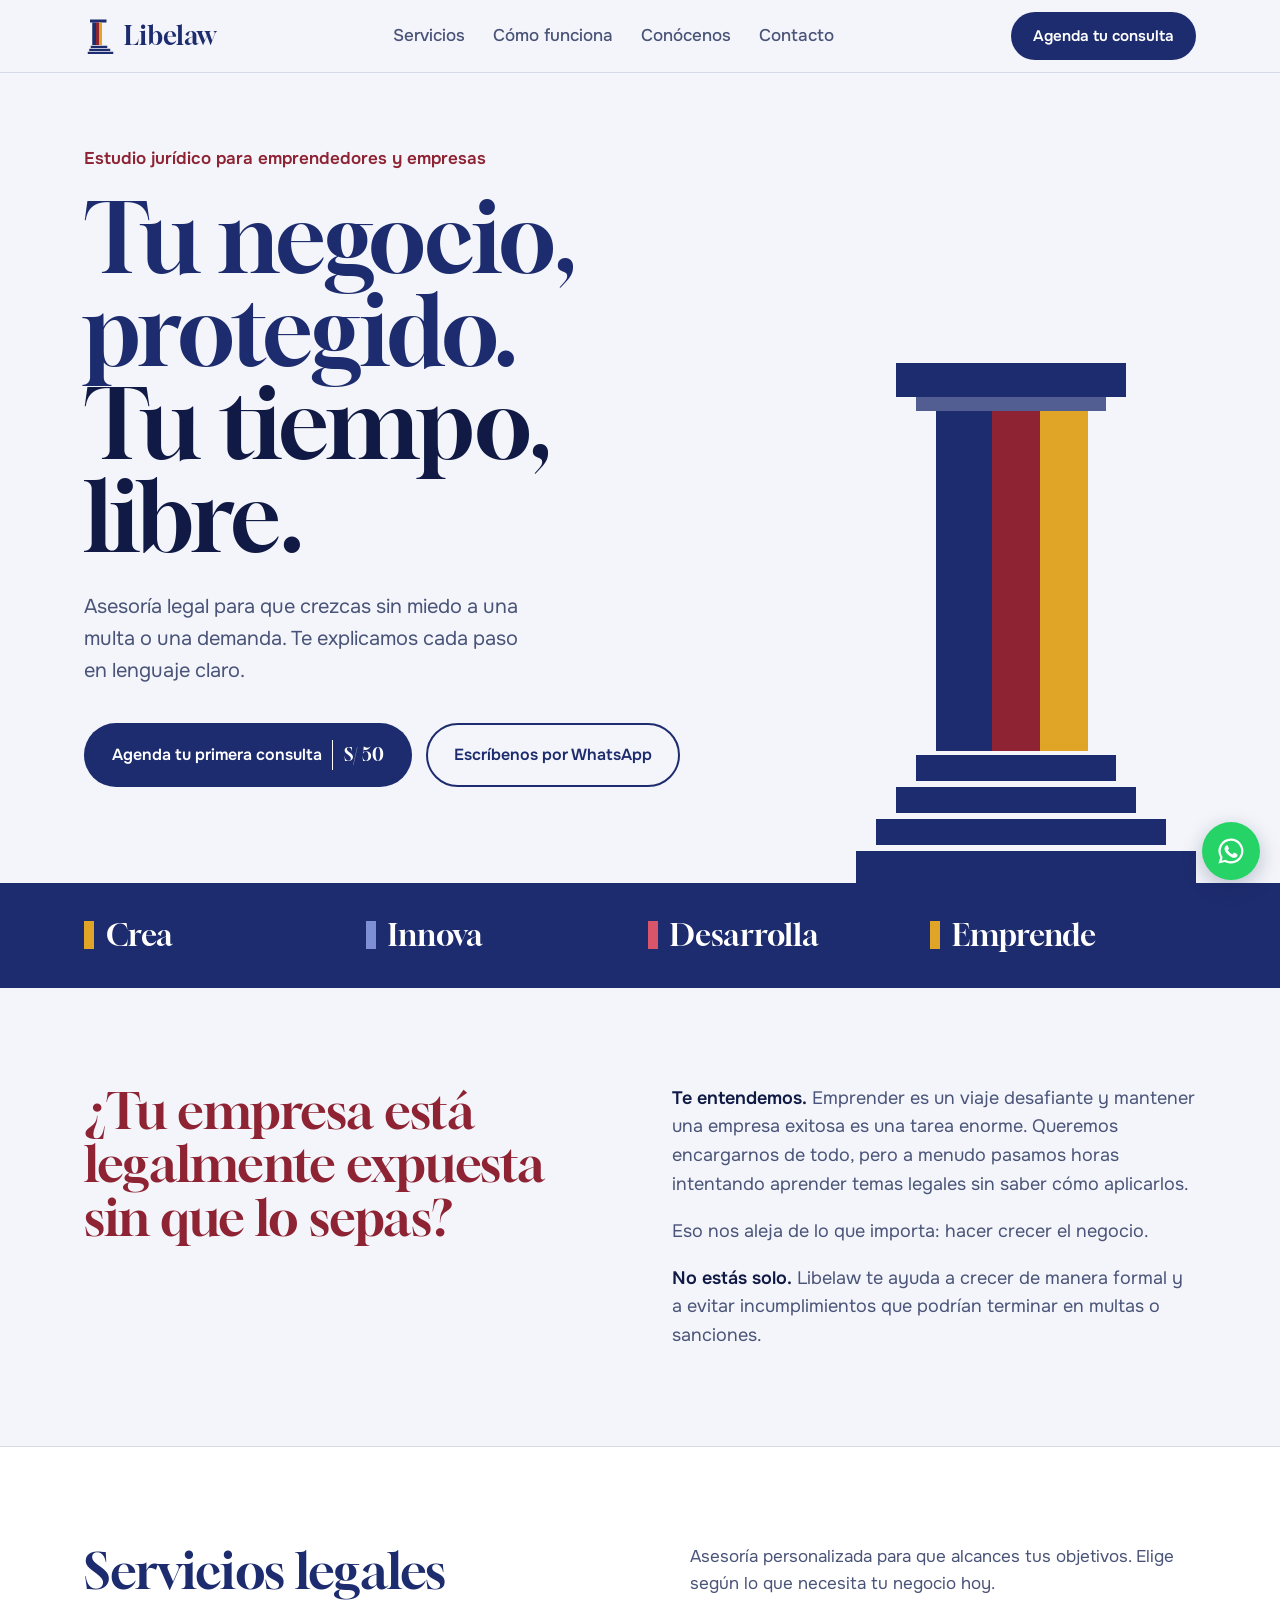
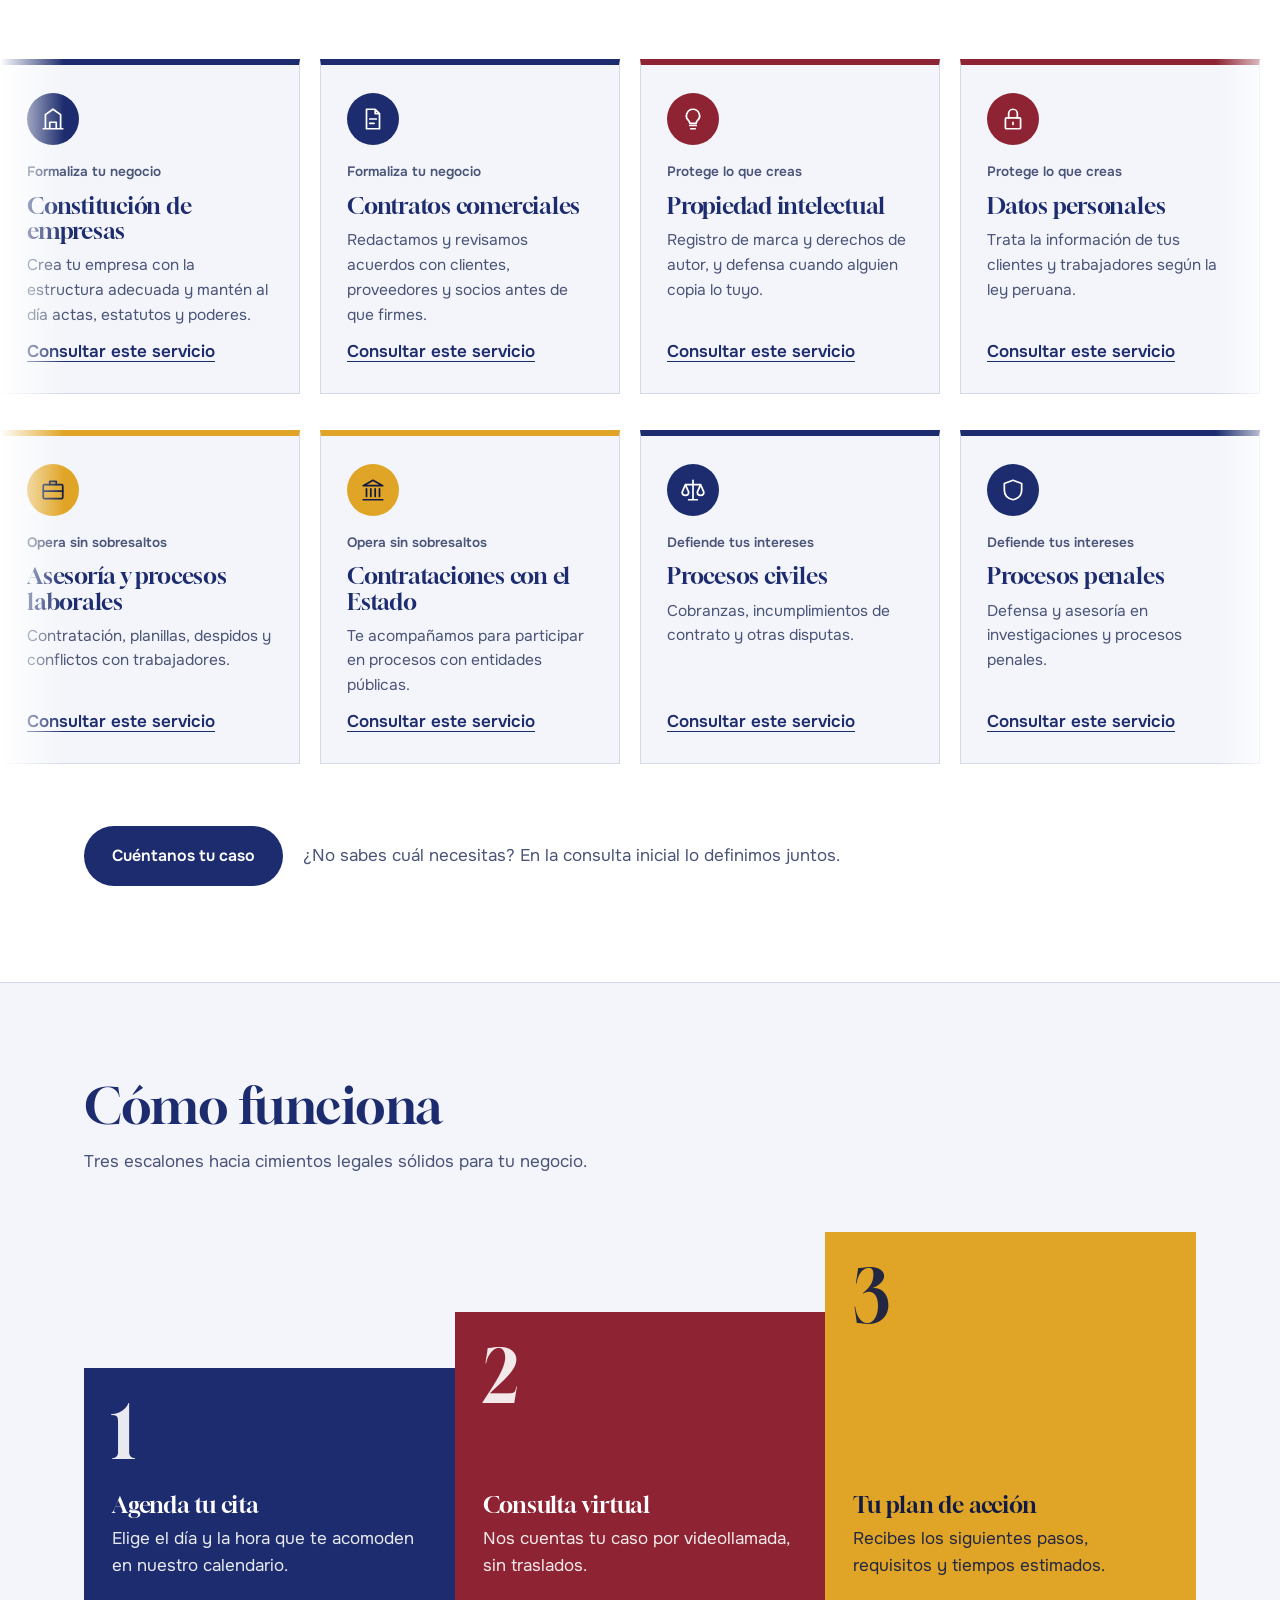
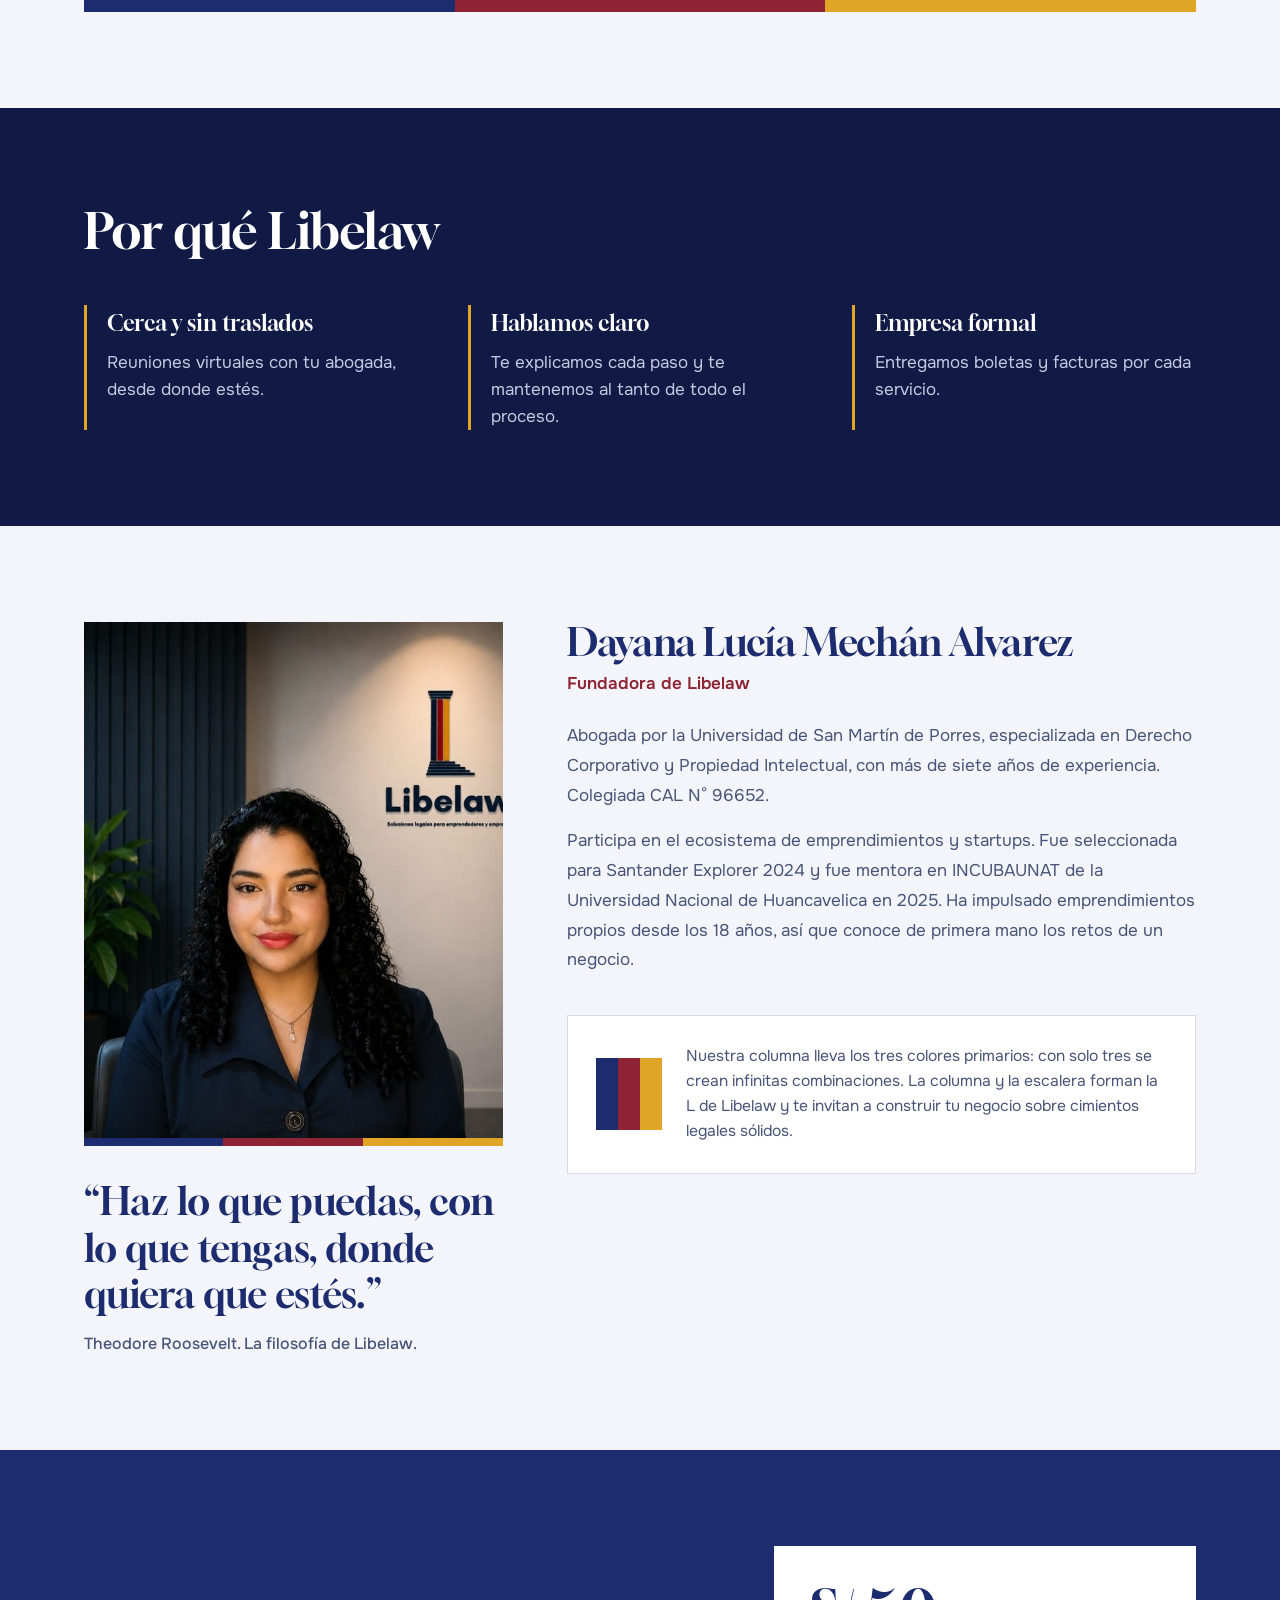
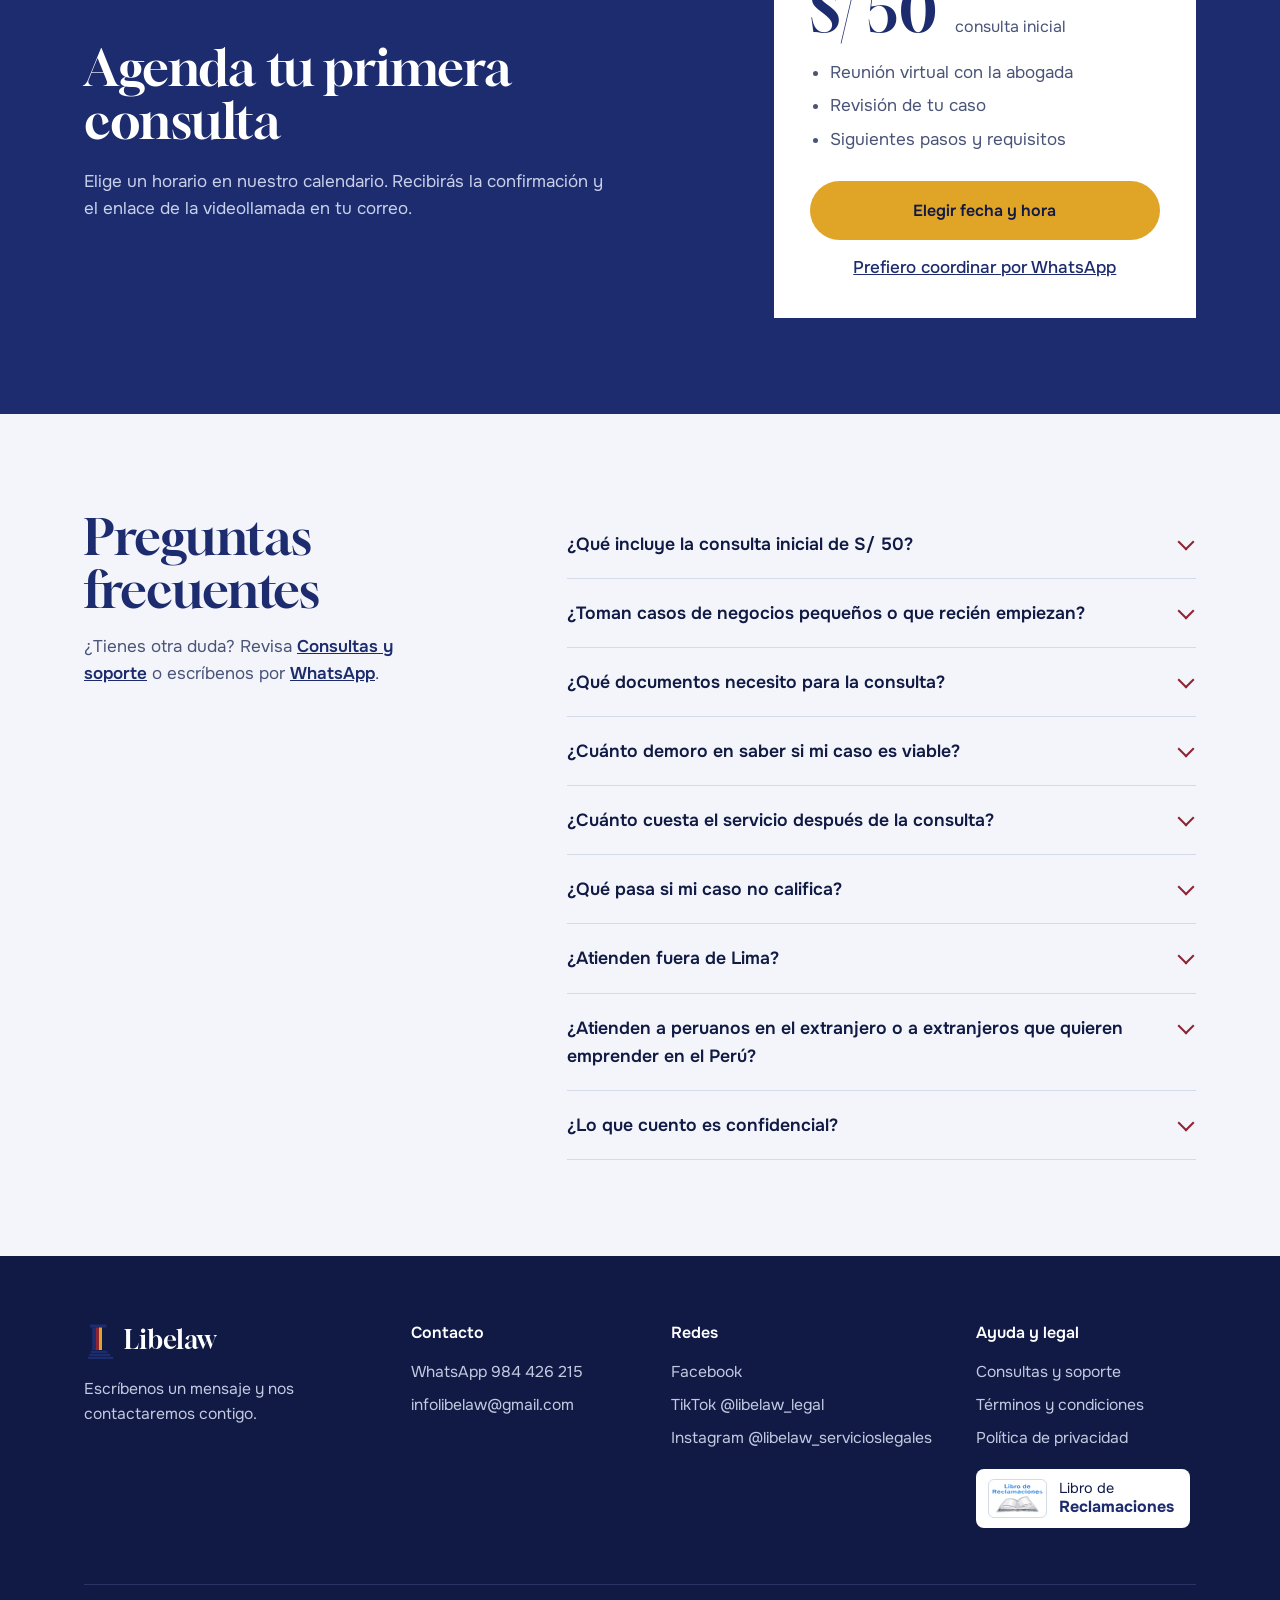
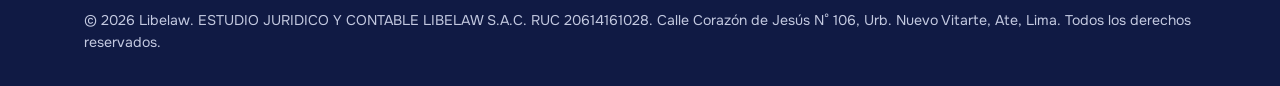
==== commit 5c2dca74: "Foto de Dayana en la sección Conócenos Co-Authored-By: Claude Opus 5.5 <noreply@anthropic.com>" ====
--- a/index.html
+++ b/index.html
@@ -224,6 +224,7 @@
   <section class="founder" id="fundadora">
     <div class="wrap">
       <div>
+        <img class="founder-photo" src="dayana.jpg" alt="Dayana Lucía Mechán Alvarez, fundadora de Libelaw" width="800" height="800" loading="lazy">
         <blockquote>“Haz lo que puedas, con lo que tengas, donde quiera que estés.”<cite>Theodore Roosevelt. La filosofía de Libelaw.</cite></blockquote>
       </div>
       <div>
--- a/styles.css
+++ b/styles.css
@@ -112,7 +112,8 @@
 .why li span{color:#C3C9E0}
 
 /* Fundadora */
-.founder .wrap{display:grid;grid-template-columns:.8fr 1.2fr;gap:64px;align-items:start}
+.founder .wrap{display:grid;grid-template-columns:minmax(0,.8fr) minmax(0,1.2fr);gap:64px;align-items:start}
+.founder-photo{display:block;width:100%;height:auto;aspect-ratio:4/5;object-fit:cover;object-position:50% 60%;margin-bottom:32px;border-bottom:8px solid;border-image:linear-gradient(90deg,var(--navy) 0 33.3%,var(--granate) 33.3% 66.6%,var(--mostaza) 66.6%) 1}
 .founder blockquote{margin:0;font-family:var(--serif);font-size:clamp(1.7rem,3vw,2.5rem);line-height:1.2;color:var(--navy)}
 .founder cite{display:block;margin-top:16px;font:500 1rem var(--sans);color:var(--muted);font-style:normal}
 .founder h2{font-size:clamp(1.8rem,3vw,2.4rem);margin-bottom:6px}
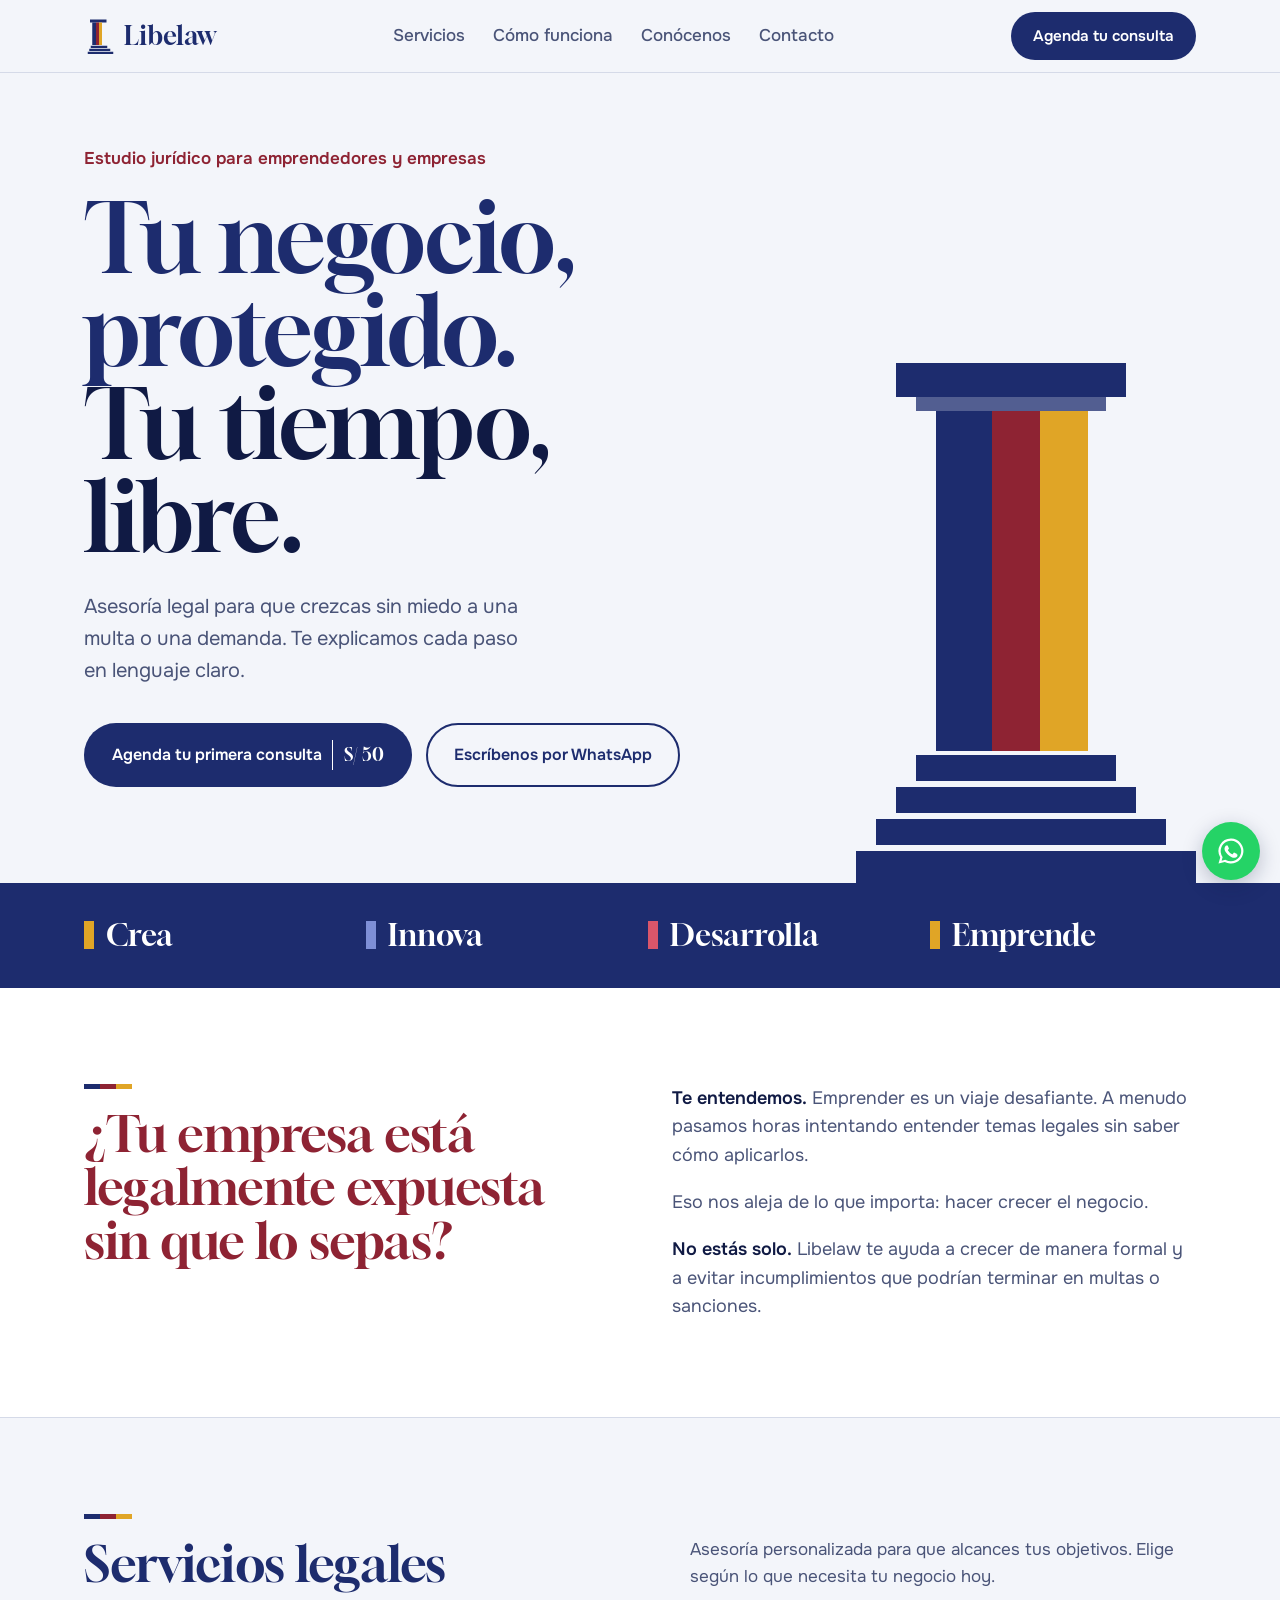
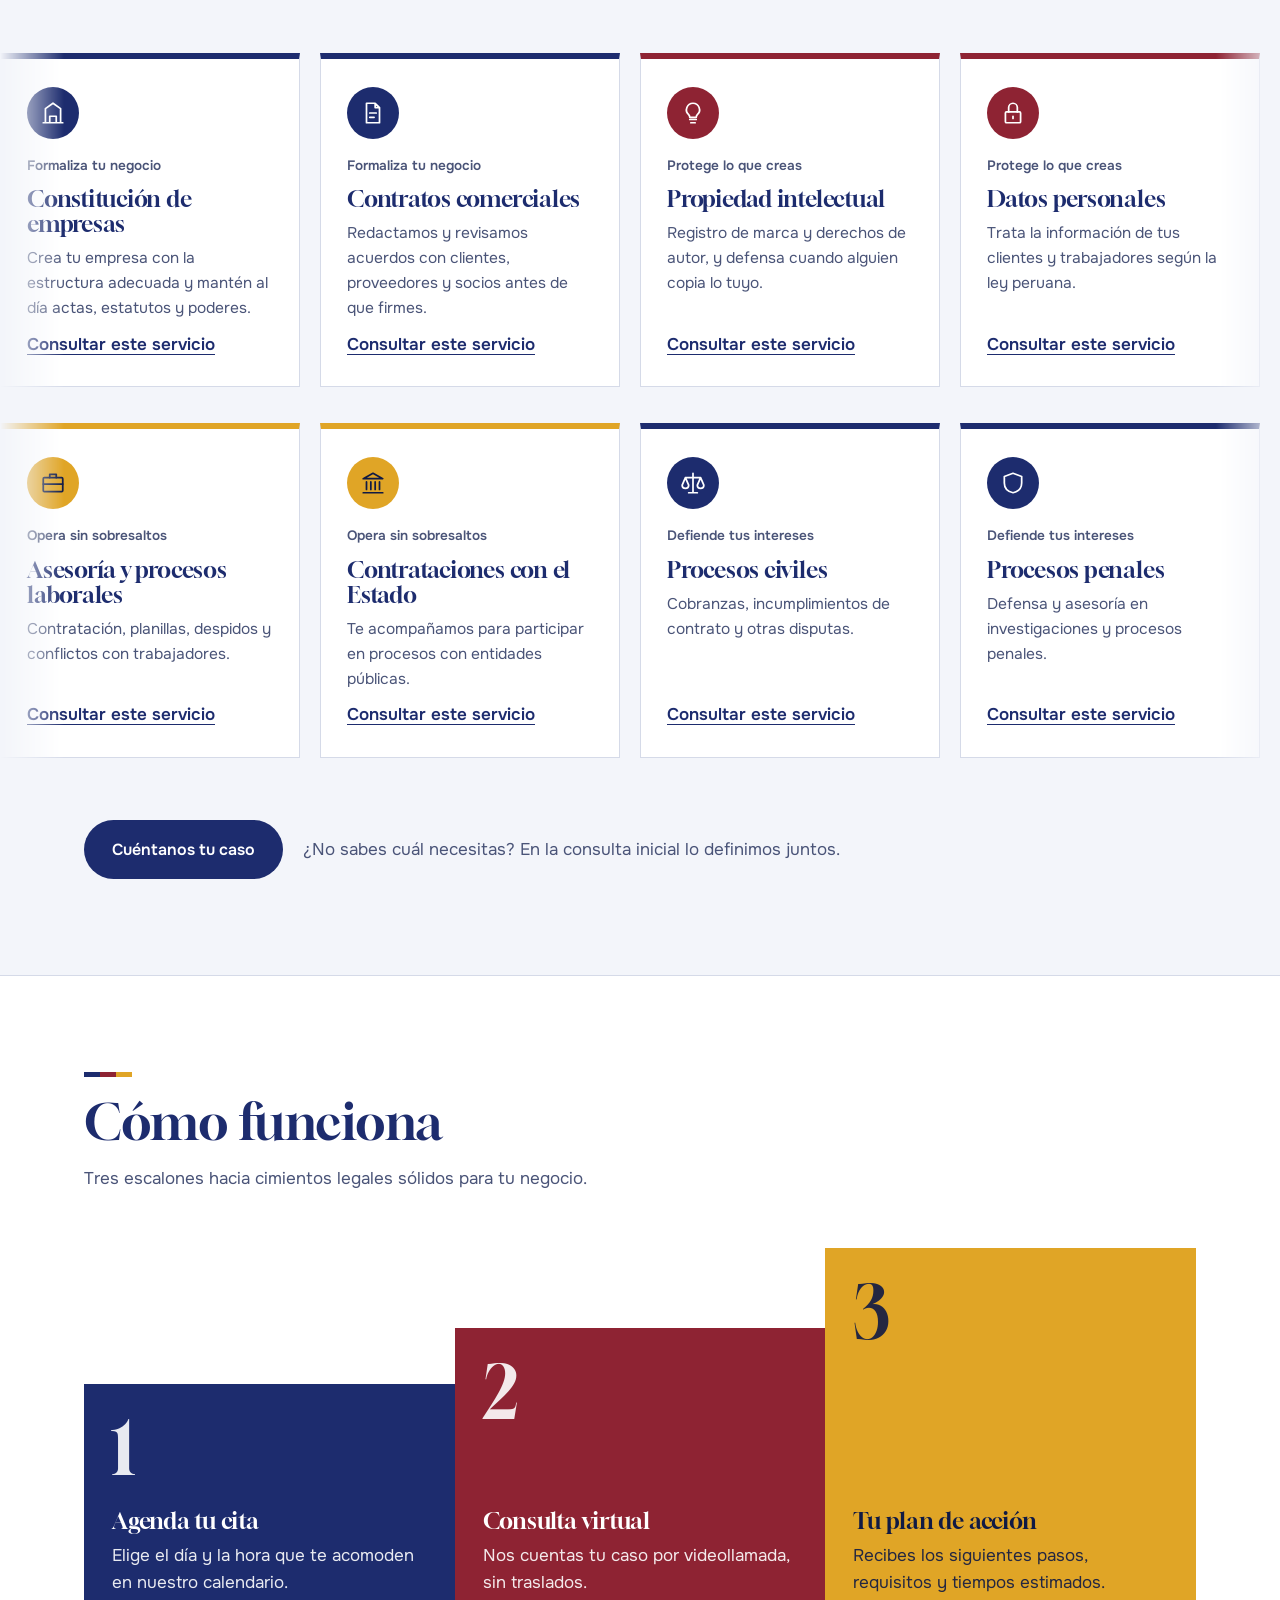
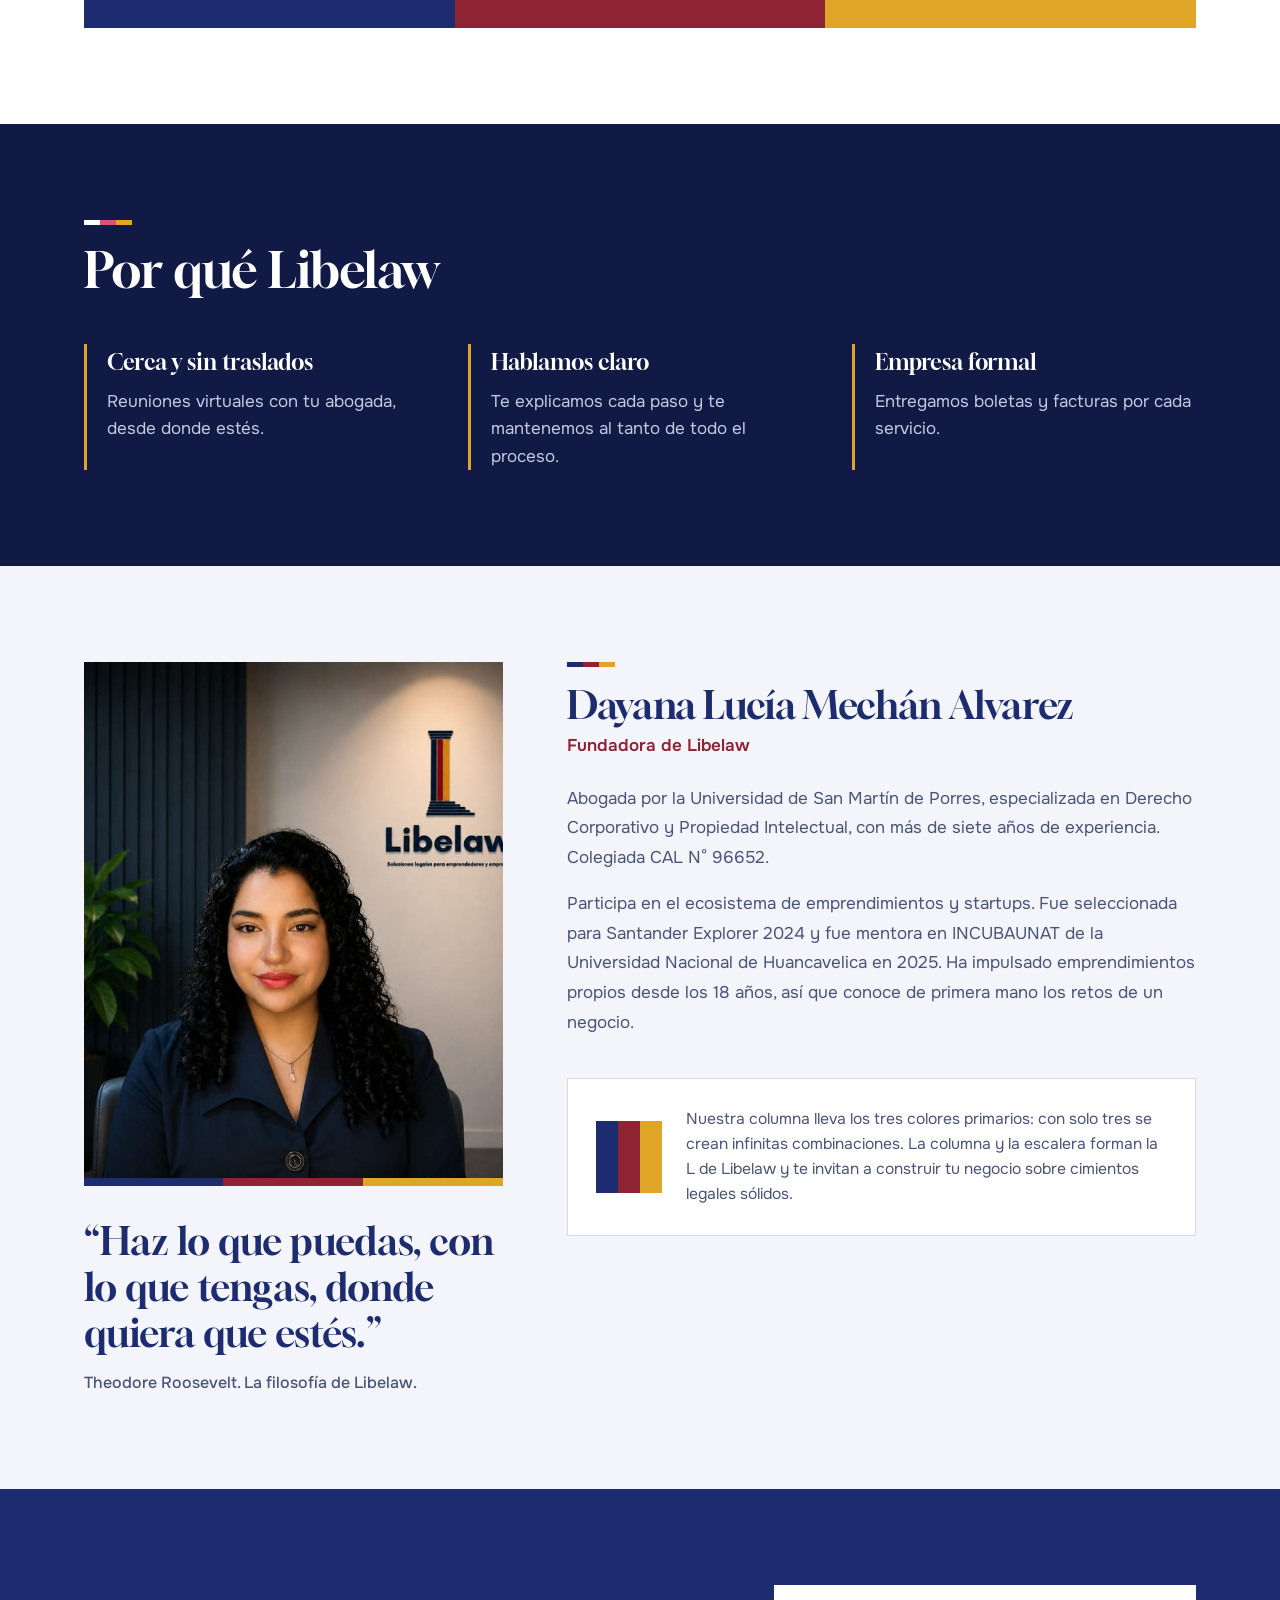
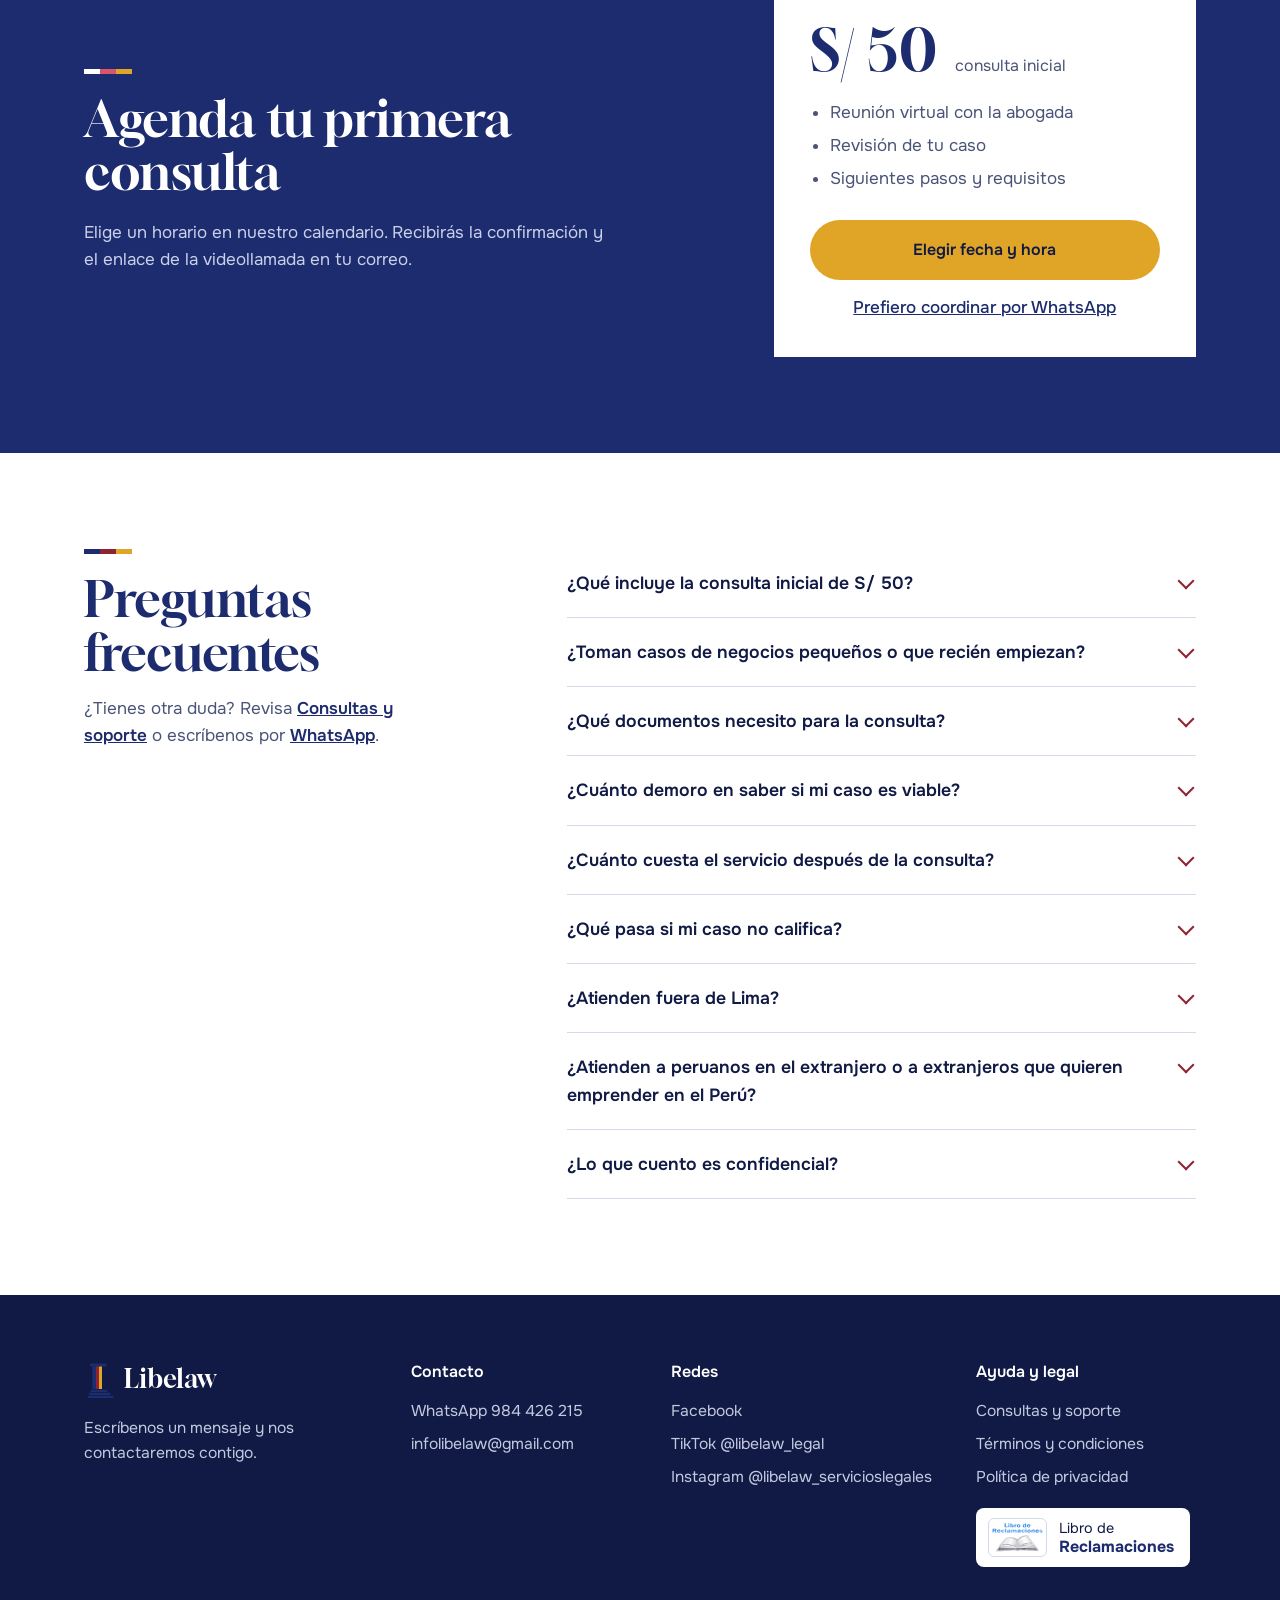
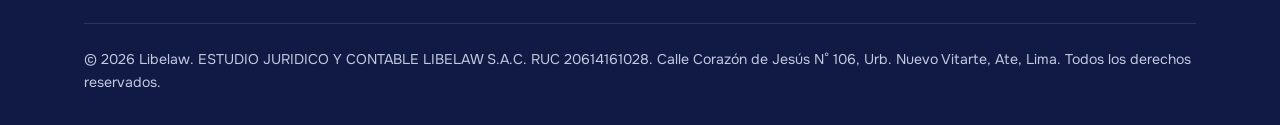
==== commit 6995e927: "Optimizar versión móvil - Menú: panel azul a pantalla completa, icono cambia a cerrar,   cabecera só" ====
--- a/index.html
+++ b/index.html
@@ -44,7 +44,7 @@
       </ul>
     </nav>
     <a class="btn btn-primary" data-booking href="#agenda">Agenda<span class="sm-hide">tu consulta</span></a>
-    <button class="menu-btn" type="button" aria-expanded="false" aria-controls="menu" aria-label="Abrir menú"><svg width="26" height="26" viewBox="0 0 24 24" fill="none" stroke="currentColor" stroke-width="2" stroke-linecap="round" aria-hidden="true"><path d="M4 7h16M4 12h16M4 17h16"/></svg></button>
+    <button class="menu-btn" type="button" aria-expanded="false" aria-controls="menu" aria-label="Abrir menú"><svg class="i-open" width="26" height="26" viewBox="0 0 24 24" fill="none" stroke="currentColor" stroke-width="2" stroke-linecap="round" aria-hidden="true"><path d="M4 7h16M4 12h16M4 17h16"/></svg><svg class="i-close" width="26" height="26" viewBox="0 0 24 24" fill="none" stroke="currentColor" stroke-width="2" stroke-linecap="round" aria-hidden="true"><path d="M6 6l12 12M18 6L6 18"/></svg></button>
   </div>
 </header>
 
@@ -92,8 +92,8 @@
     <div class="wrap">
       <h2>¿Tu empresa está legalmente expuesta sin que lo sepas?</h2>
       <div class="body">
-        <p><strong>Te entendemos.</strong> Emprender es un viaje desafiante y mantener una empresa exitosa es una tarea enorme. Queremos encargarnos de todo, pero a menudo pasamos horas intentando aprender temas legales sin saber cómo aplicarlos.</p>
-        <p>Eso nos aleja de lo que importa: hacer crecer el negocio.</p>
+        <p><strong>Te entendemos.</strong> Emprender es un viaje desafiante. A menudo pasamos horas intentando entender temas legales sin saber cómo aplicarlos.</p>
+        <p class="m-hide">Eso nos aleja de lo que importa: hacer crecer el negocio.</p>
         <p><strong>No estás solo.</strong> Libelaw te ayuda a crecer de manera formal y a evitar incumplimientos que podrían terminar en multas o sanciones.</p>
       </div>
     </div>
@@ -103,8 +103,9 @@
     <div class="wrap">
       <div class="section-head">
         <h2>Servicios legales</h2>
-        <p>Asesoría personalizada para que alcances tus objetivos. Elige según lo que necesita tu negocio hoy.</p>
-      </div>
+        <p class="m-hide">Asesoría personalizada para que alcances tus objetivos. Elige según lo que necesita tu negocio hoy.</p>
+      </div>
+      <p class="swipe-hint">Desliza las tarjetas para ver los 10 servicios.</p>
     </div>
 
     <!-- Dos filas en movimiento: la primera hacia la izquierda, la segunda hacia la derecha. Se pausan al pasar el mouse. -->
@@ -233,9 +234,9 @@
         <!-- POR VALIDAR: datos y credenciales de la fundadora -->
         <div class="bio">
           <p>Abogada por la Universidad de San Martín de Porres, especializada en Derecho Corporativo y Propiedad Intelectual, con más de siete años de experiencia. Colegiada CAL N° 96652.</p>
-          <p>Participa en el ecosistema de emprendimientos y startups. Fue seleccionada para Santander Explorer 2024 y fue mentora en INCUBAUNAT de la Universidad Nacional de Huancavelica en 2025. Ha impulsado emprendimientos propios desde los 18 años, así que conoce de primera mano los retos de un negocio.</p>
+          <p class="m-hide">Participa en el ecosistema de emprendimientos y startups. Fue seleccionada para Santander Explorer 2024 y fue mentora en INCUBAUNAT de la Universidad Nacional de Huancavelica en 2025. Ha impulsado emprendimientos propios desde los 18 años, así que conoce de primera mano los retos de un negocio.</p>
         </div>
-        <div class="brandnote">
+        <div class="brandnote m-hide">
           <div class="swatches" aria-hidden="true"><i style="--c:var(--navy)"></i><i style="--c:var(--granate)"></i><i style="--c:var(--mostaza)"></i></div>
           <p>Nuestra columna lleva los tres colores primarios: con solo tres se crean infinitas combinaciones. La columna y la escalera forman la L de Libelaw y te invitan a construir tu negocio sobre cimientos legales sólidos.</p>
         </div>
@@ -318,7 +319,7 @@
   <div class="wrap">
     <div>
       <a class="brand" href="#inicio"><svg width="30" height="36" aria-hidden="true"><use href="#logo"/></svg>Libelaw</a>
-      <p><a href="contacto.html">Escríbenos un mensaje</a> y nos contactaremos contigo.</p>
+      <p class="m-hide"><a href="contacto.html">Escríbenos un mensaje</a> y nos contactaremos contigo.</p>
     </div>
     <div>
       <h4>Contacto</h4>
@@ -332,8 +333,8 @@
       <ul>
         <!-- POR VALIDAR: URL exacta de Facebook -->
         <li><a href="https://www.facebook.com/libelaw" target="_blank" rel="noopener">Facebook</a></li>
-        <li><a href="https://www.tiktok.com/@libelaw_legal" target="_blank" rel="noopener">TikTok @libelaw_legal</a></li>
-        <li><a href="https://www.instagram.com/libelaw_servicioslegales" target="_blank" rel="noopener">Instagram @libelaw_servicioslegales</a></li>
+        <li><a href="https://www.tiktok.com/@libelaw_legal" target="_blank" rel="noopener">TikTok<span class="sm-hide"> @libelaw_legal</span></a></li>
+        <li><a href="https://www.instagram.com/libelaw_servicioslegales" target="_blank" rel="noopener">Instagram<span class="sm-hide"> @libelaw_servicioslegales</span></a></li>
       </ul>
     </div>
     <div>
--- a/styles.css
+++ b/styles.css
@@ -279,7 +279,7 @@
 [hidden]{display:none!important}
 
 @media (max-width:900px){
-  .doc .wrap{grid-template-columns:1fr;gap:32px}
+  .doc .wrap{grid-template-columns:minmax(0,1fr);gap:32px}
   .doc-nav{position:static}
   .channels{grid-template-columns:1fr}
 }
@@ -320,3 +320,117 @@
 .faq-more a{color:var(--navy);font-weight:600}
 @media (max-width:900px){.faq .wrap>div:first-child{position:static}}
 @media (prefers-reduced-motion:reduce){.faq summary::after,.doc summary::after{transition:none}}
+
+/* ===== Versión móvil ===== */
+/* Cabecera sólida: backdrop-filter rompe el menú desplegable en iPhone */
+.nav{background:var(--paper);-webkit-backdrop-filter:none;backdrop-filter:none}
+.menu-btn{touch-action:manipulation;-webkit-tap-highlight-color:transparent;line-height:0;min-width:44px;min-height:44px}
+.menu-btn .i-close,.menu-btn[aria-expanded="true"] .i-open{display:none}
+.menu-btn[aria-expanded="true"] .i-close{display:block}
+body:has(.nav.open) .wa{display:none}
+section[id]{scroll-margin-top:72px}
+.swipe-hint{display:none}
+
+/* Separación clara entre secciones: fondos alternos y franja de marca sobre cada título */
+.problem,.steps,.faq{background:var(--white)}
+.services{background:var(--paper)}
+.svc{background:var(--white)}
+section h2::before{content:"";display:block;width:48px;height:5px;margin-bottom:18px;background:linear-gradient(90deg,var(--navy) 0 33.3%,var(--granate) 33.3% 66.6%,var(--mostaza) 66.6%)}
+.book h2::before,.why h2::before{background:linear-gradient(90deg,#fff 0 33.3%,#D9566A 33.3% 66.6%,var(--mostaza) 66.6%)}
+
+@media (max-width:900px){
+  .nav.open ul{position:fixed;top:72px;left:0;right:0;bottom:0;display:flex;flex-direction:column;background:var(--navy);padding:8px 24px 32px;overflow-y:auto;box-shadow:0 16px 32px rgba(16,26,68,.3);border:0}
+  .nav.open ul a{display:block;color:var(--white);font-family:var(--serif);font-size:1.5rem;padding:18px 0;border-bottom:1px solid #34448A}
+  .nav.open ul a:hover{color:var(--mostaza)}
+}
+
+@media (max-width:700px){
+  body{font-size:1rem}
+  section{padding:52px 0}
+  h2{font-size:1.85rem}
+  section h2::before{margin-bottom:14px}
+  .m-hide{display:none}
+
+  .hero{padding-top:36px}
+  .hero-kicker{margin-bottom:12px;font-size:.95rem}
+  .hero h1{font-size:2.6rem}
+  .hero-lead{font-size:1.05rem;margin:18px 0 24px}
+  .hero-ctas{gap:10px;padding-bottom:44px}
+  .pillars{padding:16px 0}
+  .pillars ul{gap:10px}
+  .pillars li{font-size:1.15rem}
+  .pillars li::before{height:20px;width:8px}
+
+  .problem .wrap,.faq .wrap,.founder .wrap,.book .wrap{gap:18px}
+  .problem .body{font-size:1rem}
+  .problem .body p+p{margin-top:12px}
+
+  /* Servicios: se deslizan con el dedo, sin movimiento automático */
+  .section-head{margin-bottom:8px}
+  .swipe-hint{display:block;color:var(--muted);font-size:.9rem;margin-bottom:14px}
+  .marquee{overflow-x:auto;scroll-snap-type:x mandatory;-webkit-mask-image:none;mask-image:none;scrollbar-width:none;padding:2px 0 6px}
+  .marquee::-webkit-scrollbar{display:none}
+  .marquee-track{animation:none!important;padding:0 16px;gap:12px}
+  .marquee-track>[aria-hidden]{display:none}
+  .marquee+.marquee{margin-top:12px}
+  .svc{flex-basis:78vw;min-height:0;padding:20px;gap:6px;scroll-snap-align:center}
+  .svc-icon{width:42px;height:42px;margin-bottom:4px}
+  .svc-icon svg{width:22px;height:22px}
+  .svc h3{font-size:1.3rem}
+  .svc a{padding-top:8px}
+  .services-cta{margin-top:24px;gap:10px;font-size:.95rem}
+
+  /* Pasos: compactos, número a la izquierda */
+  .steps h2{margin-bottom:10px}
+  .steps .intro{margin-bottom:20px}
+  .stairs li{display:grid;grid-template-columns:auto 1fr;column-gap:16px;align-items:start;padding:18px 20px}
+  .stairs li::before{grid-row:span 2;font-size:2.4rem}
+  .stairs h3{margin:2px 0 4px;font-size:1.25rem}
+
+  .why h2{margin-bottom:24px}
+  .why ul{gap:18px}
+  .why li{padding-left:16px}
+  .why li b{font-size:1.2rem;margin-bottom:4px}
+
+  .founder-photo{aspect-ratio:1/1;margin-bottom:18px}
+  .founder blockquote{font-size:1.4rem}
+  .founder cite{margin-top:10px;font-size:.9rem}
+  .founder .role{margin-bottom:14px}
+
+  .book h2{margin-bottom:12px}
+  .book-card{padding:22px}
+  .book-card .amount{font-size:2.6rem}
+  .book-card ul{margin:14px 0 20px}
+
+  .faq summary{font-size:1rem}
+  .faq details{padding:15px 0}
+  .faq-more{font-size:.92rem;margin-top:10px}
+
+  /* Pie compacto: dos columnas y textos cortos */
+  footer{padding:32px 0 92px;font-size:.9rem}
+  footer .wrap{grid-template-columns:1fr 1fr;gap:22px 16px}
+  footer .wrap>div:first-child,footer .wrap>div:nth-child(4){grid-column:1/-1}
+  footer .brand{margin-bottom:0;font-size:1.4rem}
+  footer h4{margin-bottom:8px;font-size:.92rem}
+  footer li+li{margin-top:6px}
+  footer .wrap>div:nth-child(4) ul{display:flex;flex-wrap:wrap;gap:6px 18px}
+  footer .wrap>div:nth-child(4) li+li{margin-top:0}
+  .lr{margin-top:14px;padding:8px 12px 8px 8px}
+  .lr img{width:48px;height:auto}
+  .legal{margin-top:0;padding-top:16px;font-size:.78rem;line-height:1.5}
+  .wa{width:52px;height:52px;right:14px;bottom:14px}
+
+  /* Páginas interiores */
+  .contact,.doc{padding:36px 0 56px}
+  .doc-nav{display:none}
+  .doc .updated{margin-bottom:24px}
+  .doc article h2{margin:36px 0 10px;font-size:1.4rem}
+  .datos{grid-template-columns:1fr;gap:2px;padding:16px}
+  .datos dd{margin-bottom:8px}
+  .contact-intro>p{margin-bottom:20px}
+  .specialist{padding:24px}
+  .specialist-photo{width:calc(100% + 48px);margin:-24px -24px 18px;aspect-ratio:1/1;object-position:50% 50%}
+  .lr-title{font-size:1.7rem;gap:10px}
+  .lr-title img{width:60px;height:auto}
+  .form .no-print .btn{width:100%;justify-content:center}
+}
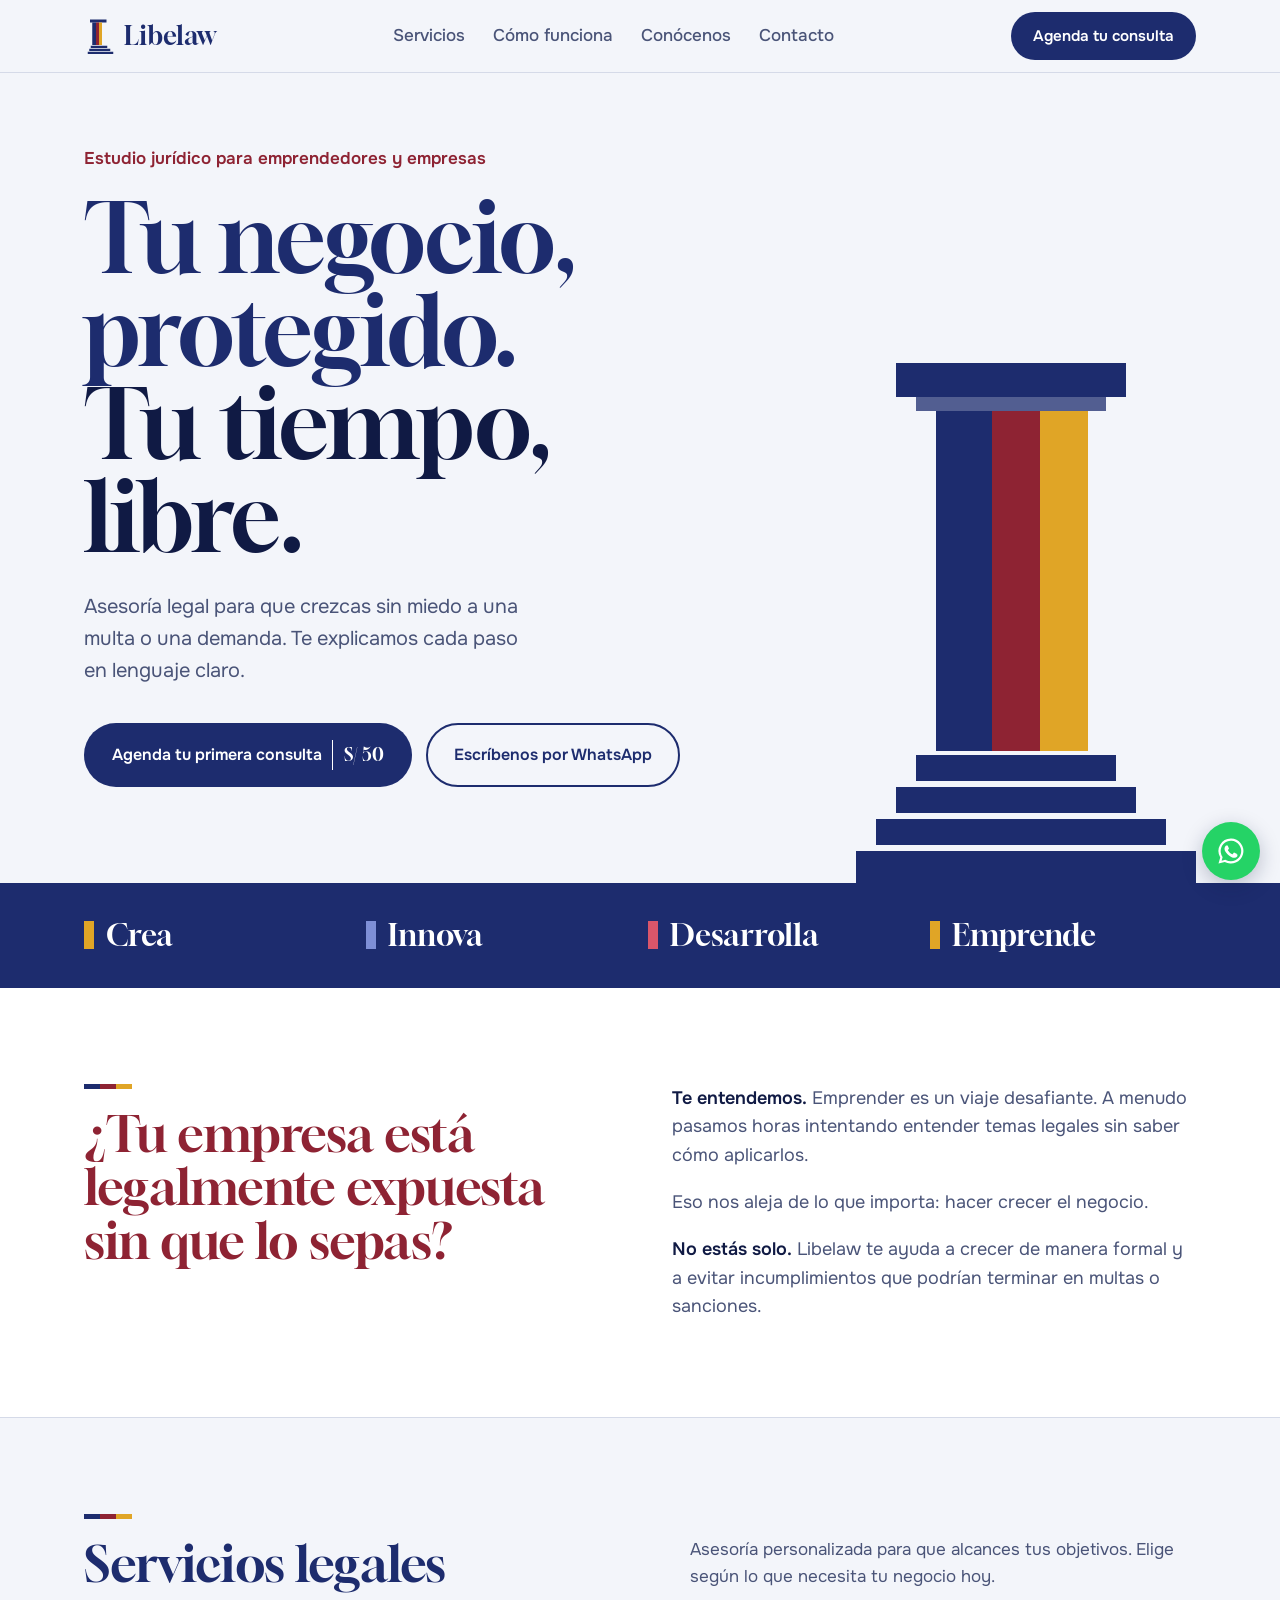
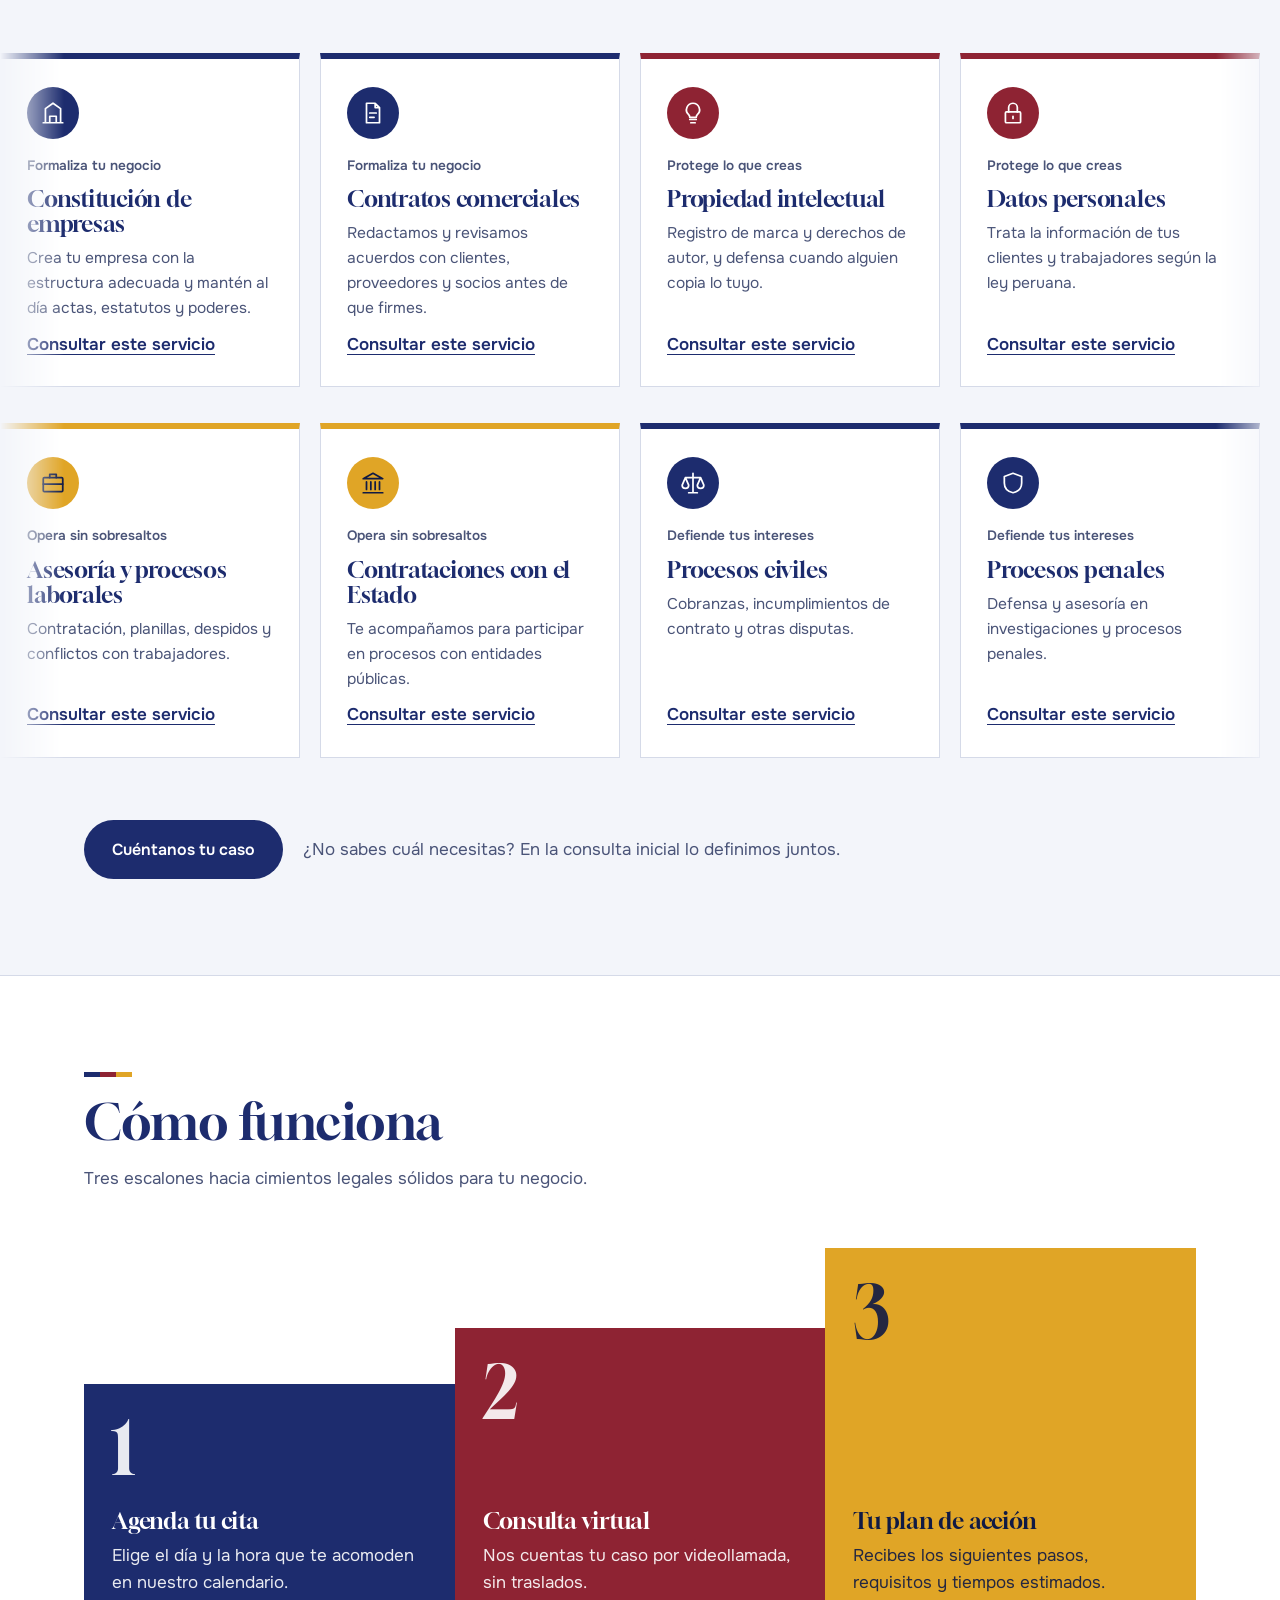
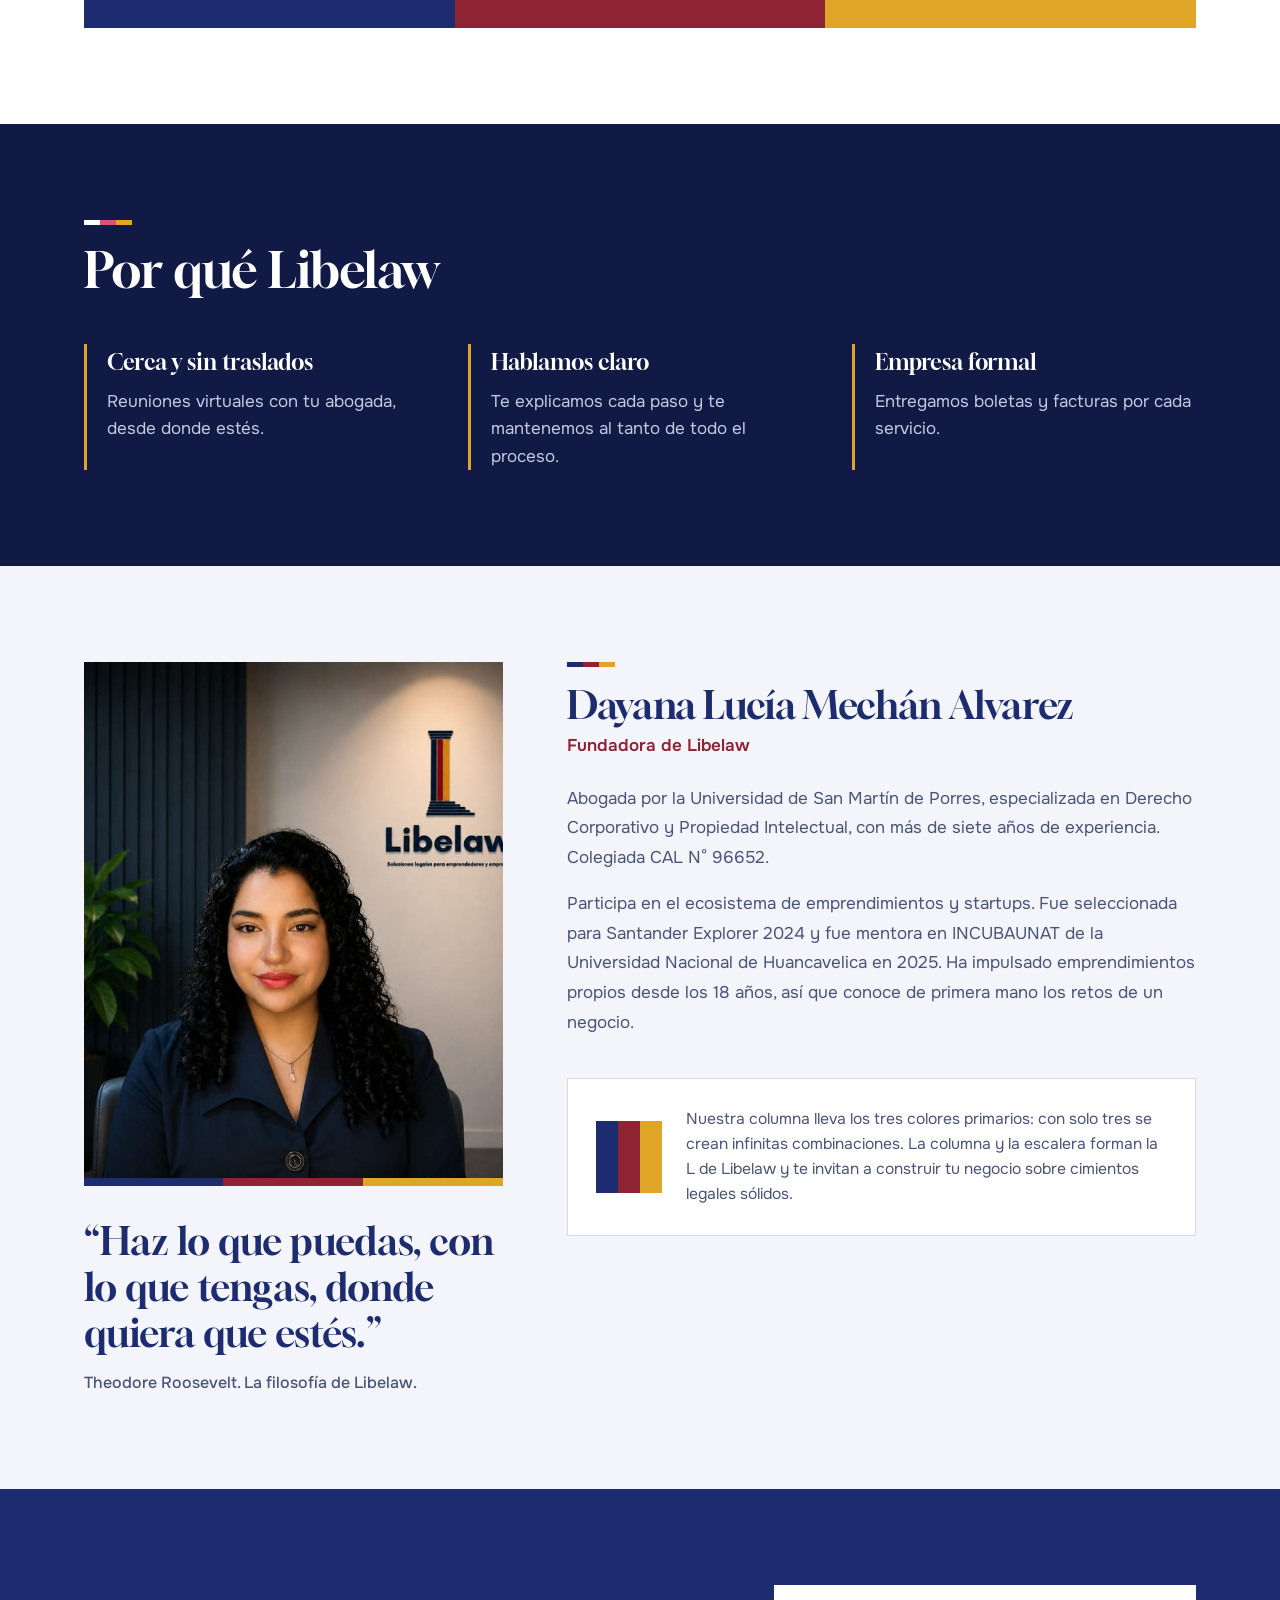
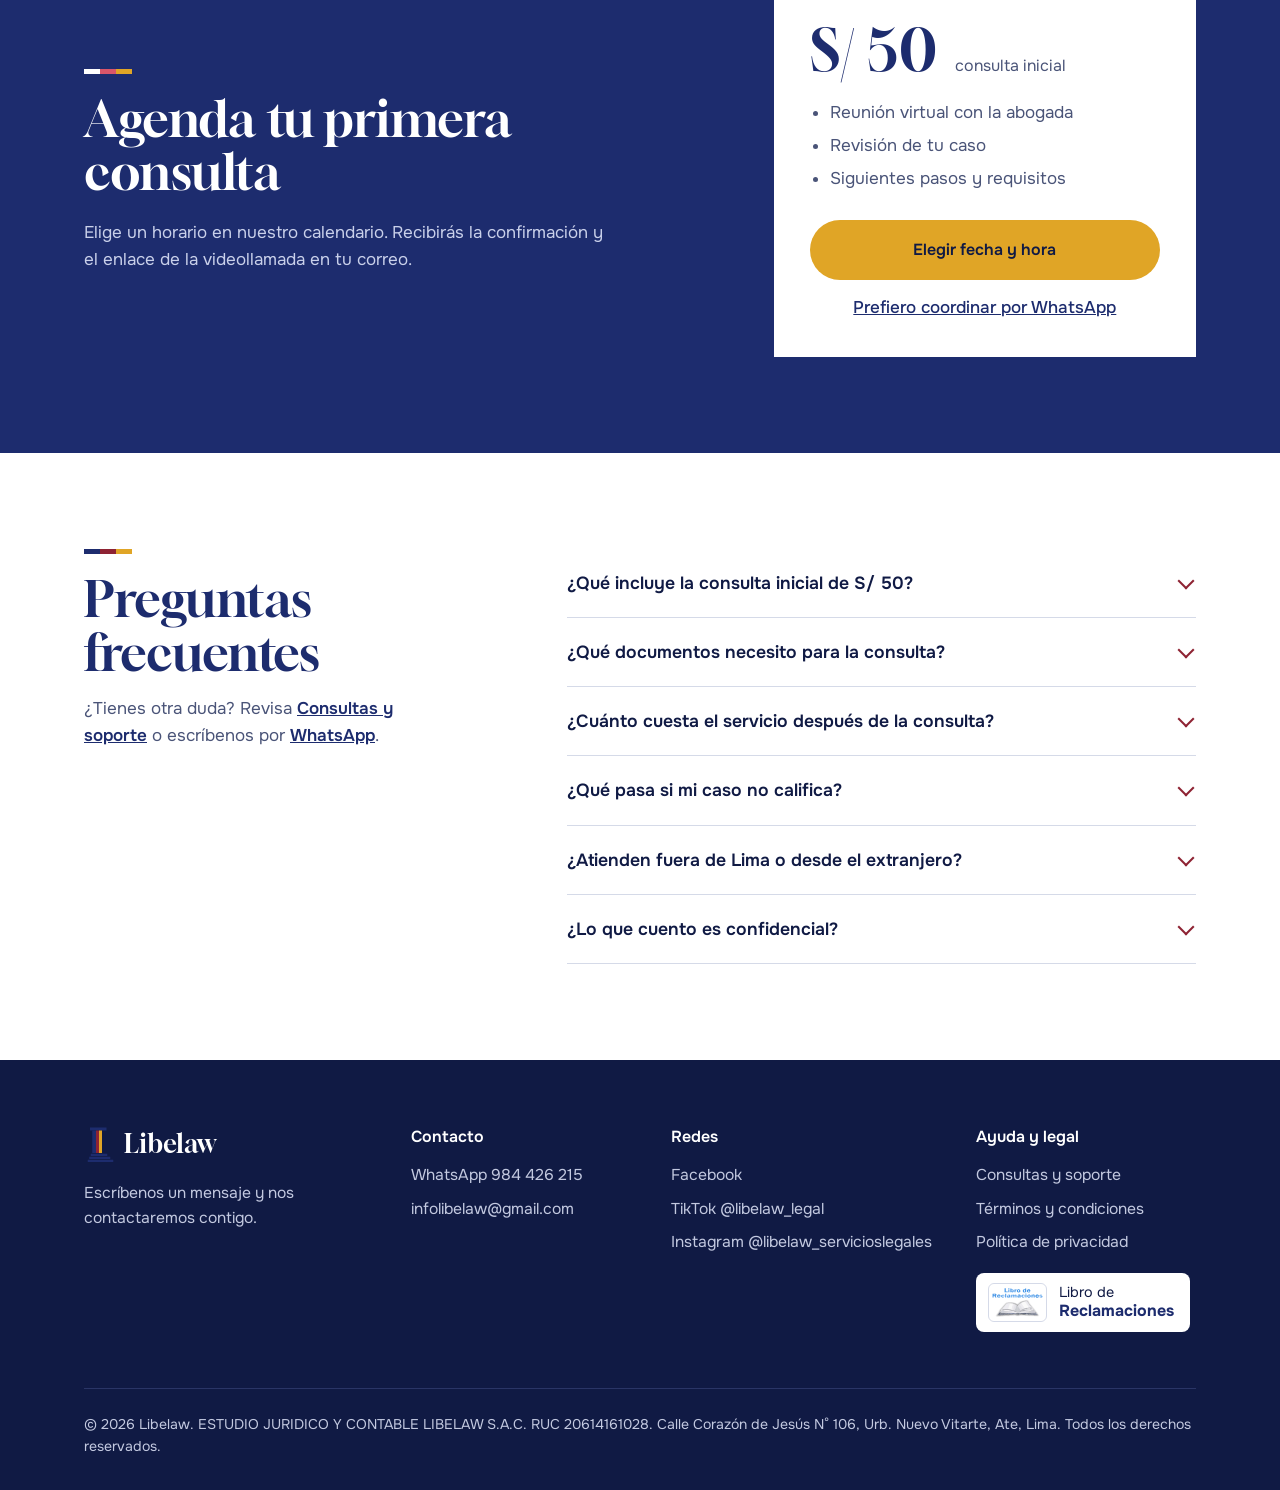
==== commit 1211ebac: "Preguntas frecuentes: reducir a las 6 claves Co-Authored-By: Claude Opus 5.5 <noreply@anthropic.com>" ====
--- a/index.html
+++ b/index.html
@@ -275,21 +275,13 @@
       <div>
         <details name="faq">
           <summary>¿Qué incluye la consulta inicial de S/ 50?</summary>
-          <p>Una videollamada con la abogada en la que revisamos tu caso, te explicamos tus opciones en lenguaje claro y te decimos qué pasos seguir. No incluye redacción de documentos ni trámites; esos se cotizan aparte.</p>
-        </details>
-        <details name="faq">
-          <summary>¿Toman casos de negocios pequeños o que recién empiezan?</summary>
-          <p>Sí. Trabajamos con emprendedores desde la idea de negocio hasta empresas en marcha. No necesitas tener una empresa constituida para consultarnos.</p>
+          <p>Una videollamada con la abogada en la que revisamos tu caso, te damos una primera opinión sobre su viabilidad y te decimos qué pasos seguir. No incluye redacción de documentos ni trámites; esos se cotizan aparte.</p>
         </details>
         <details name="faq">
           <summary>¿Qué documentos necesito para la consulta?</summary>
           <p>Para agendar no necesitas nada. Para aprovechar mejor la consulta, ten a la mano lo relacionado con tu caso: contratos, comprobantes, correos o mensajes, notificaciones o resoluciones, y tu DNI o RUC. Si quieres, envíalos antes a <a href="mailto:infolibelaw@gmail.com">infolibelaw@gmail.com</a>.</p>
         </details>
         <details name="faq">
-          <summary>¿Cuánto demoro en saber si mi caso es viable?</summary>
-          <p>En la misma consulta te damos una primera opinión. Si necesitamos revisar documentos con más detalle, te enviamos la propuesta por escrito en un plazo de 2 a 3 días hábiles.</p>
-        </details>
-        <details name="faq">
           <summary>¿Cuánto cuesta el servicio después de la consulta?</summary>
           <p>Depende del caso. Antes de que pagues, te enviamos una propuesta con precio cerrado e impuestos incluidos. Las tasas de terceros, como Indecopi, Sunarp o notaría, se detallan por separado.</p>
         </details>
@@ -298,12 +290,8 @@
           <p>Te lo decimos con claridad en la consulta, sin rodeos. Si no podemos ayudarte, te orientamos sobre otra vía, por ejemplo una conciliación, un reclamo ante Indecopi o la defensa pública gratuita del Ministerio de Justicia.</p>
         </details>
         <details name="faq">
-          <summary>¿Atienden fuera de Lima?</summary>
-          <p>Sí. La atención es virtual, así que atendemos a emprendedores y empresas de todo el Perú. Si algún trámite exige ir a una notaría o entidad, te lo indicamos desde el inicio.</p>
-        </details>
-        <details name="faq">
-          <summary>¿Atienden a peruanos en el extranjero o a extranjeros que quieren emprender en el Perú?</summary>
-          <p>Sí. Podemos ayudarte a constituir tu empresa, registrar tu marca o hacer trámites migratorios a distancia. Algunos documentos del exterior deben estar apostillados; te explicamos cuáles en la consulta.</p>
+          <summary>¿Atienden fuera de Lima o desde el extranjero?</summary>
+          <p>Sí. La atención es virtual: atendemos a todo el Perú y a peruanos o extranjeros que están fuera del país. Si algún trámite exige ir a una notaría o presentar documentos apostillados, te lo indicamos desde el inicio.</p>
         </details>
         <details name="faq">
           <summary>¿Lo que cuento es confidencial?</summary>
--- a/styles.css
+++ b/styles.css
@@ -434,3 +434,23 @@
   .lr-title img{width:60px;height:auto}
   .form .no-print .btn{width:100%;justify-content:center}
 }
+
+/* Contacto: formulario mínimo */
+.contact-intro h1{margin-bottom:24px}
+.contact .form h2{font-size:1.6rem}
+.contact .form>p{margin-bottom:20px}
+.contact .field textarea{min-height:96px}
+.contact .form .consent{margin:18px 0}
+@media (max-width:900px){
+  .contact .wrap{gap:24px}
+}
+@media (max-width:700px){
+  .contact-intro h1{font-size:2.2rem;margin-bottom:10px}
+  /* Especialista compacta: foto redonda y nombre */
+  .specialist{display:grid;grid-template-columns:64px 1fr;gap:14px;align-items:center;padding:14px 16px}
+  .specialist-photo{width:64px;height:64px;margin:0;border-radius:50%;aspect-ratio:1/1;object-position:50% 45%}
+  .specialist-head{margin:0}
+  .specialist h2{font-size:1.2rem}
+  .specialist>p,.specialist ul{display:none}
+  .contact .form{padding:22px 18px}
+}
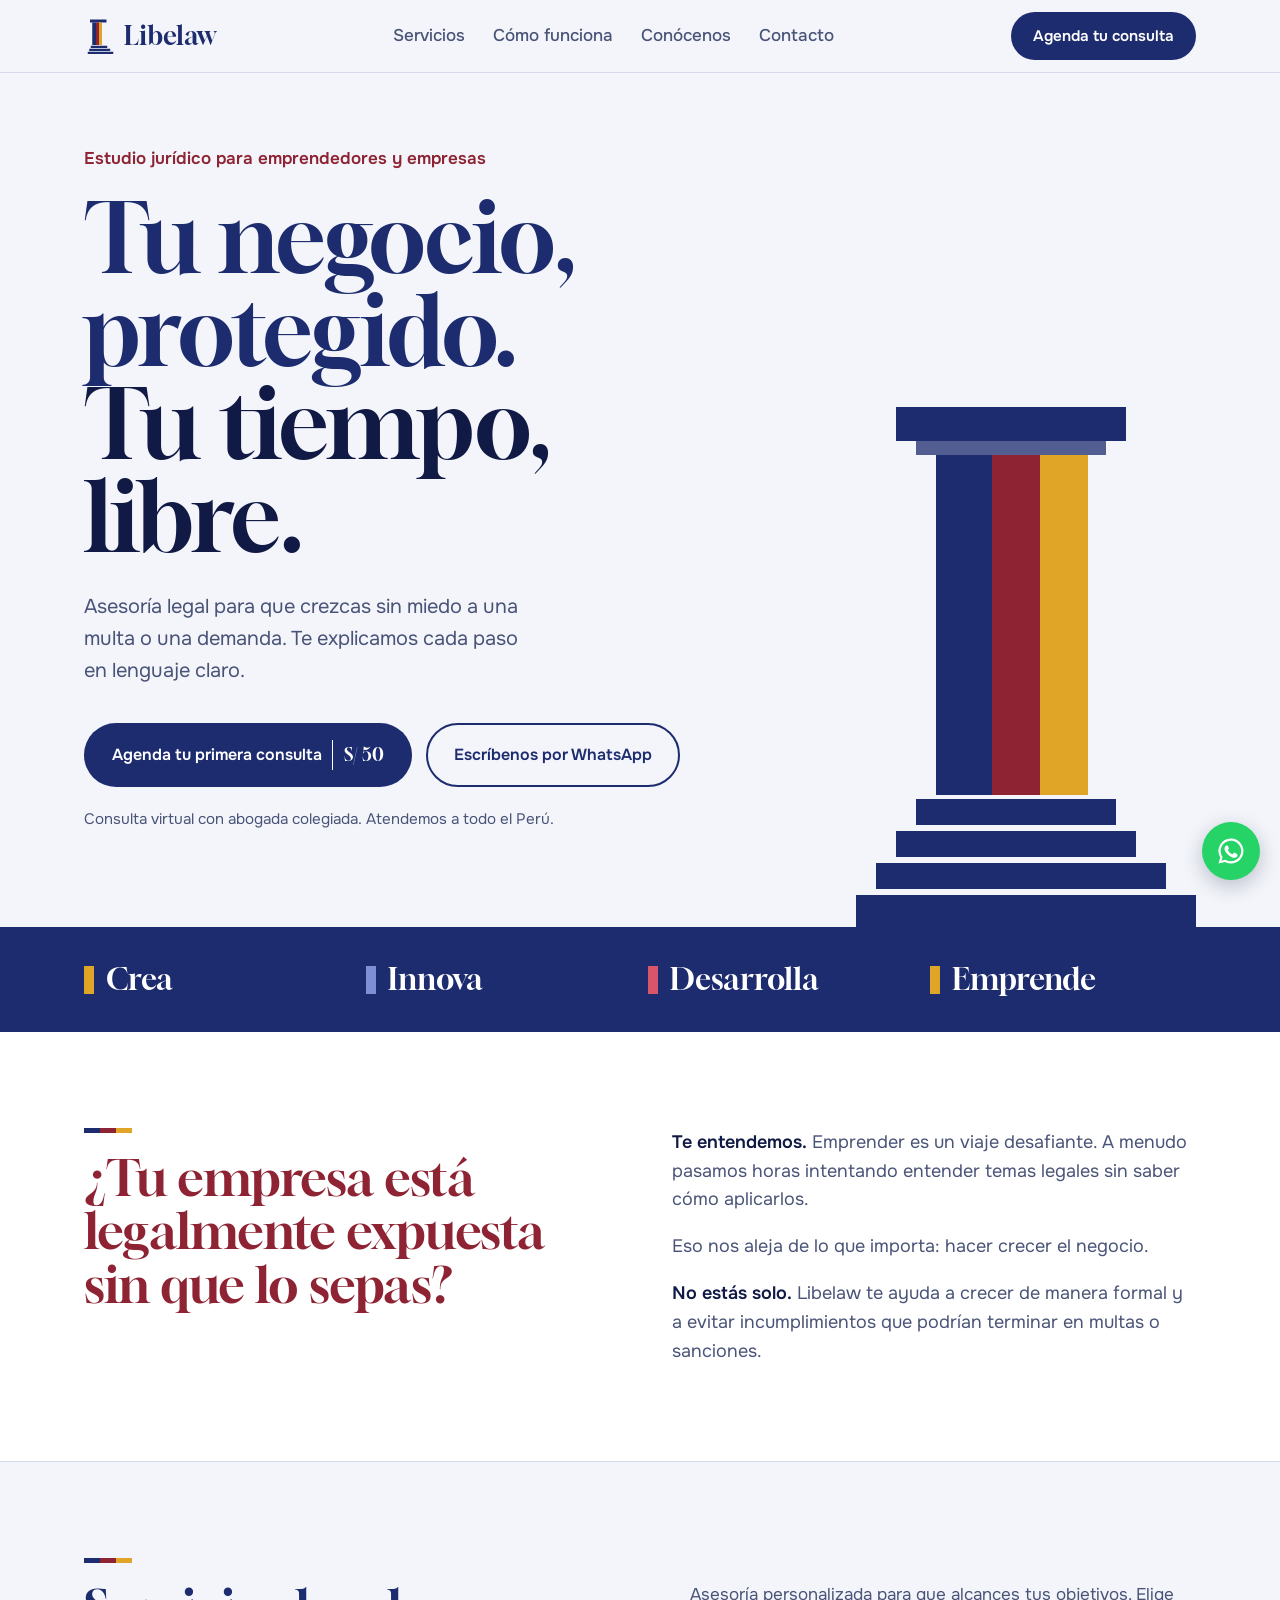
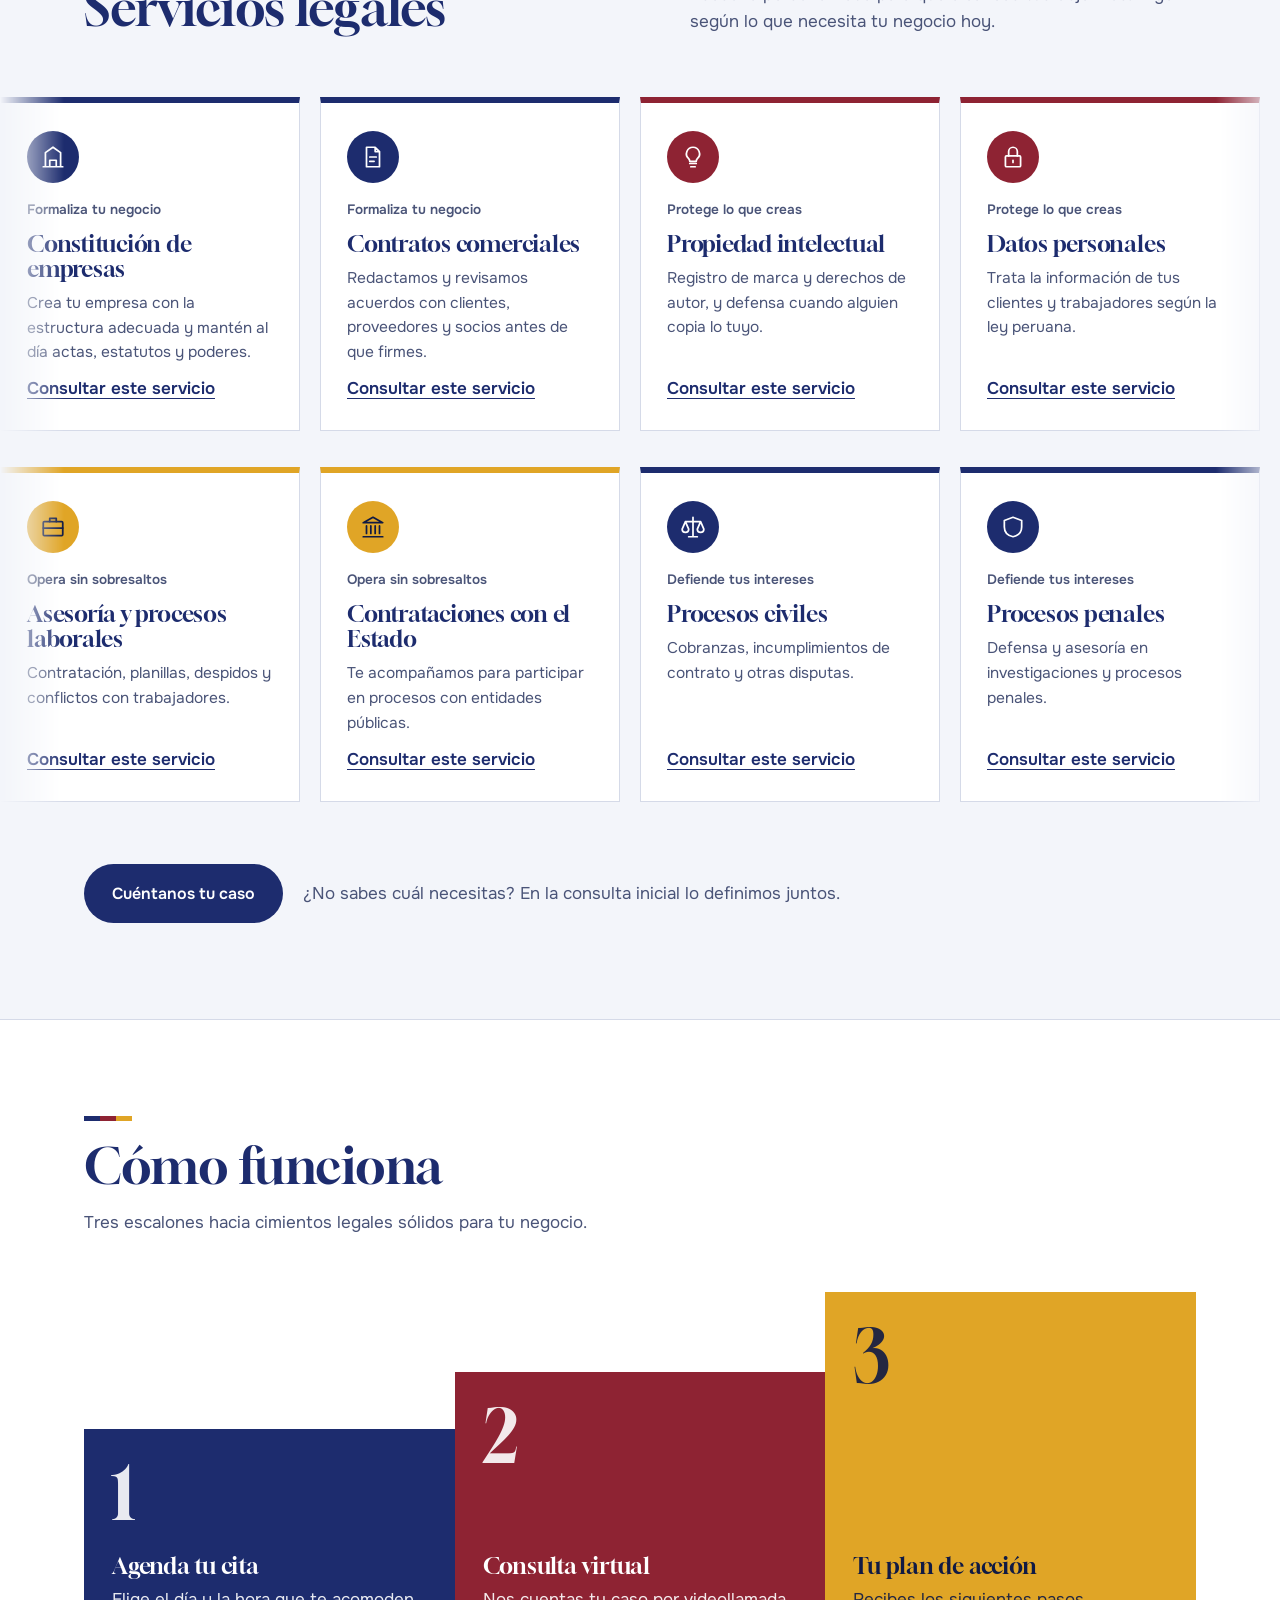
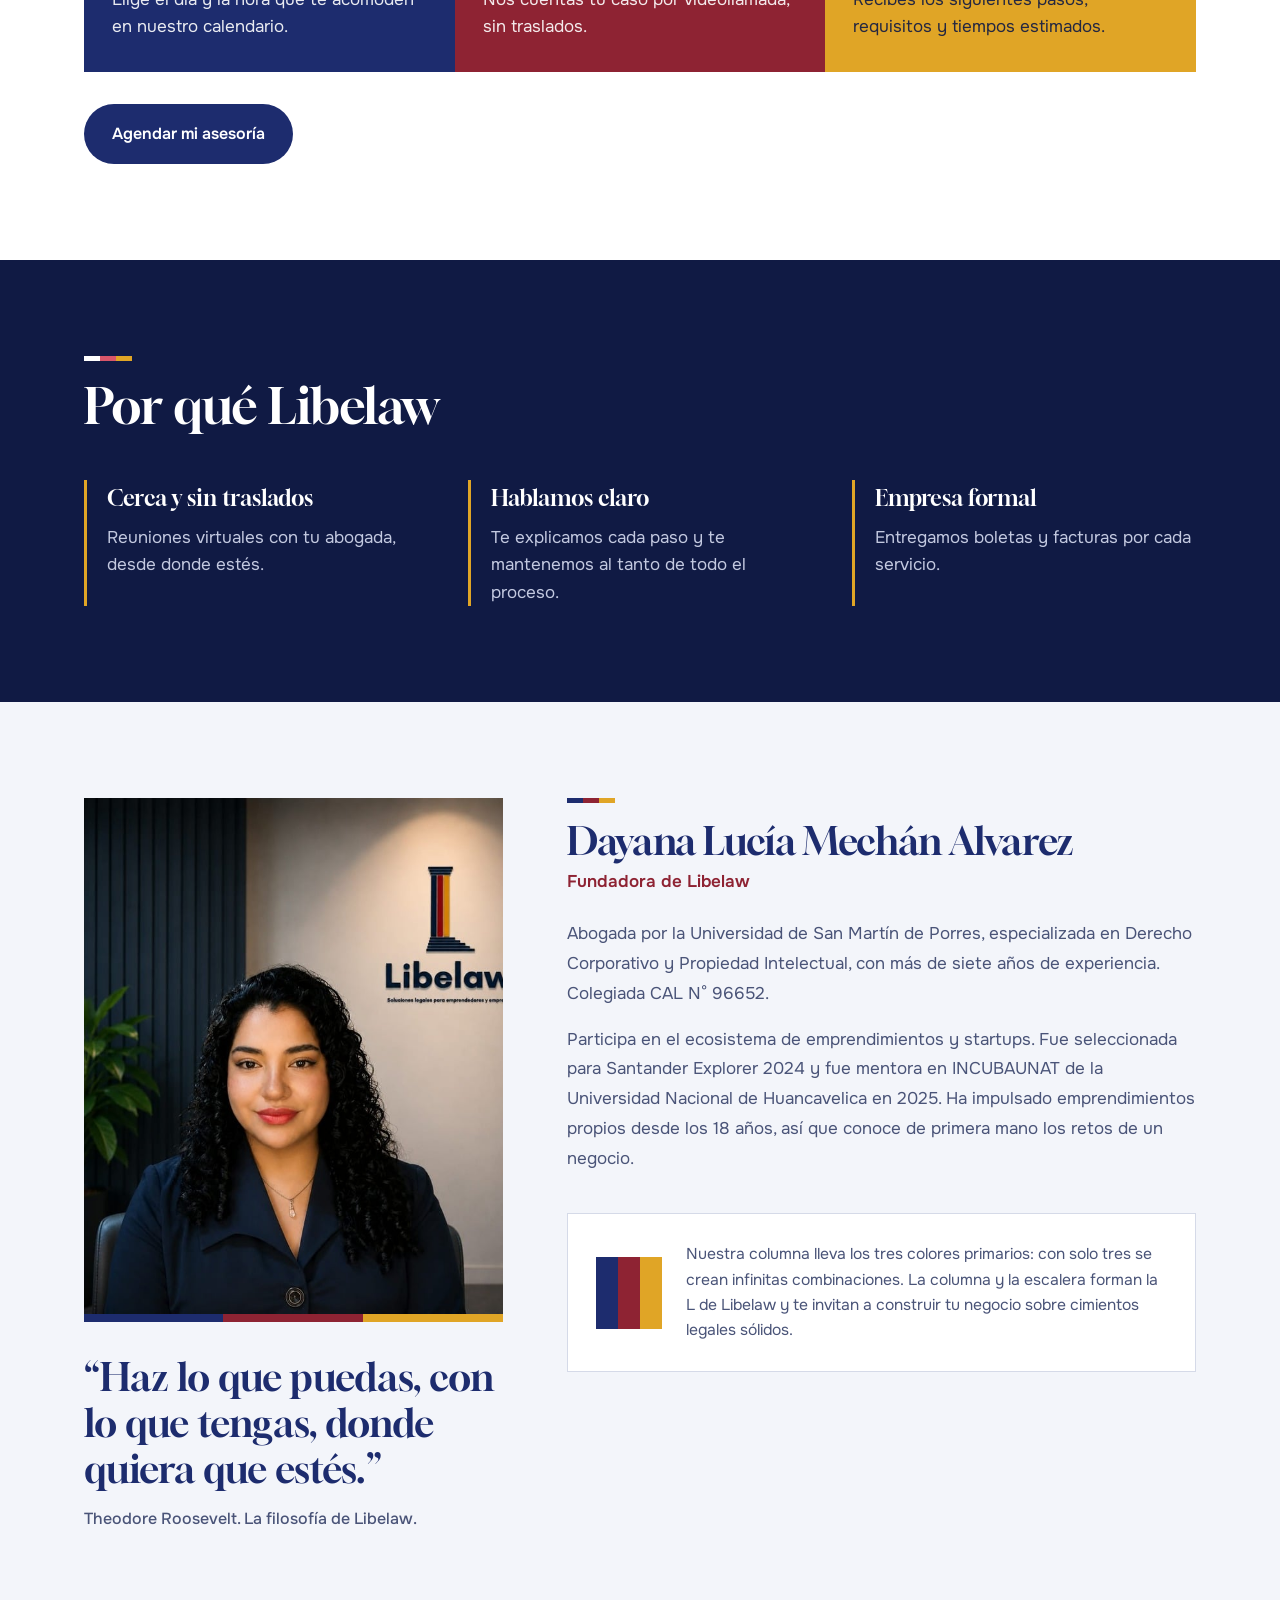
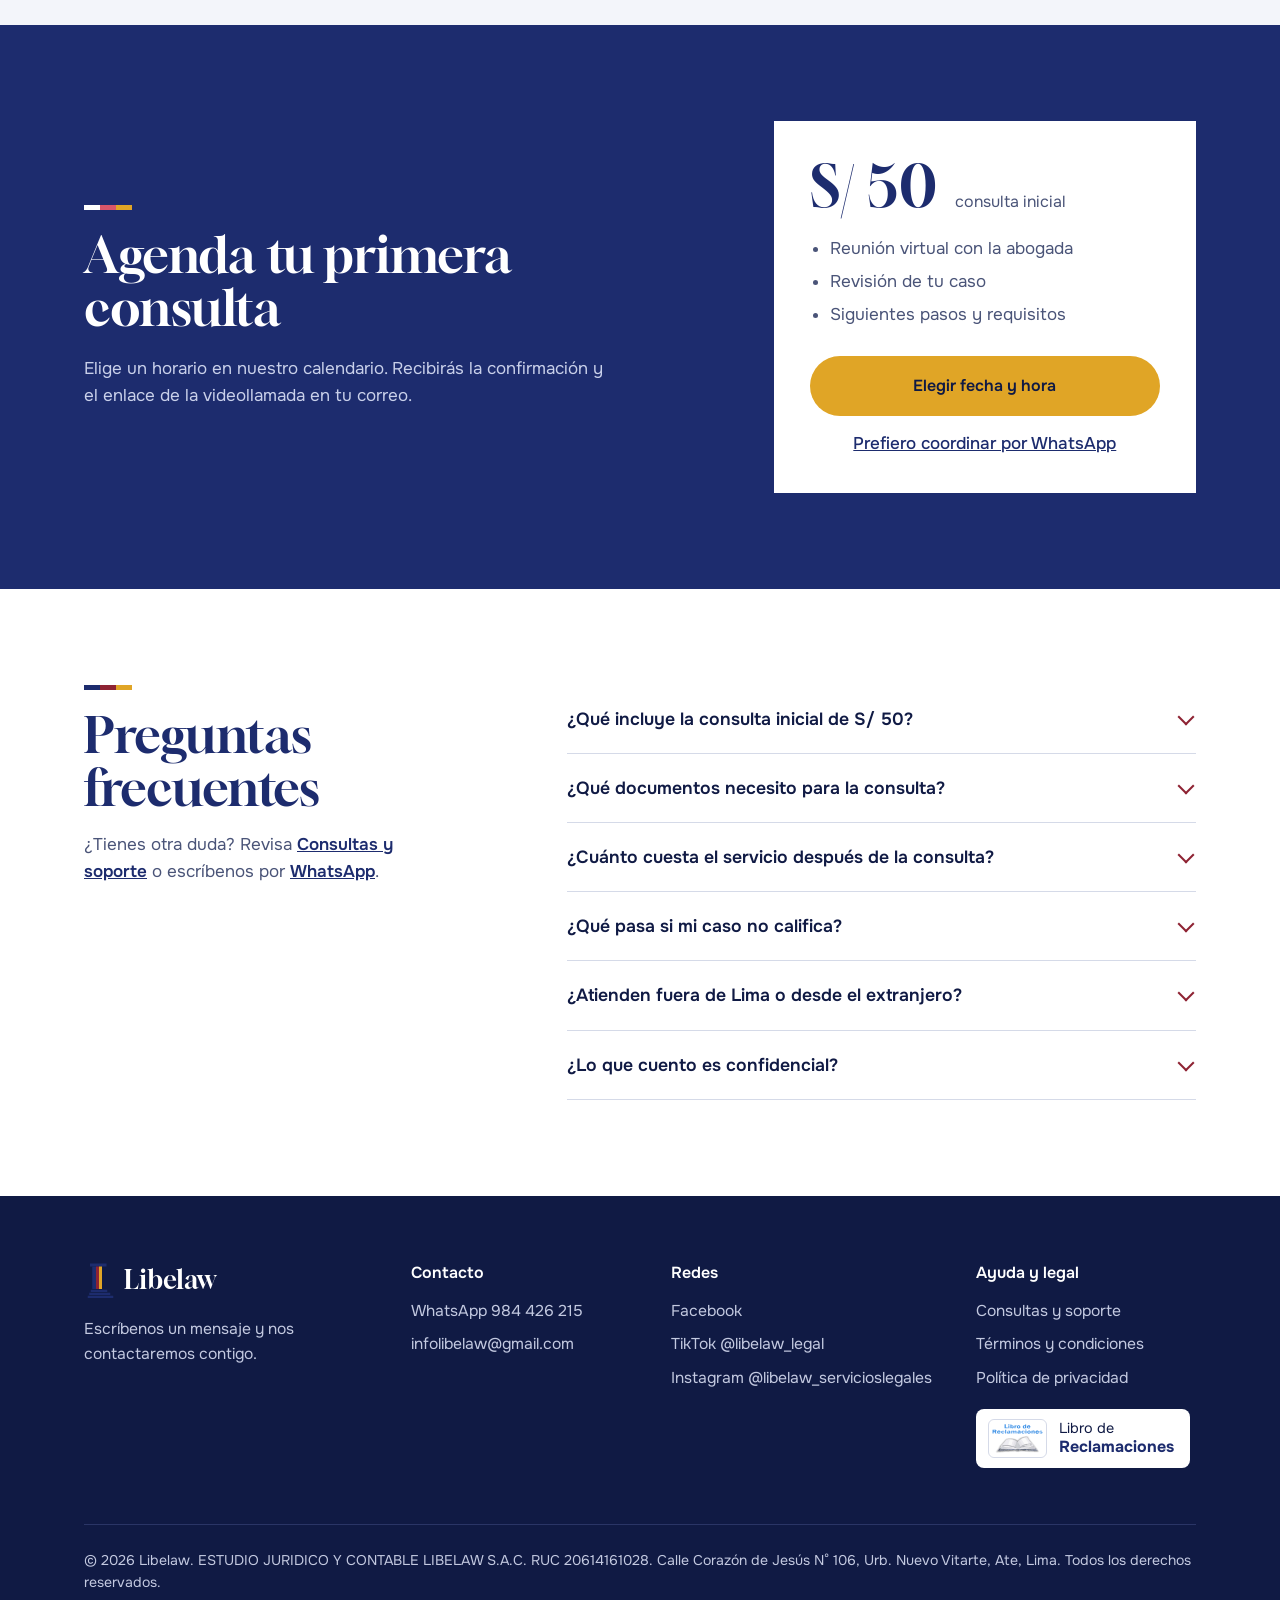
==== commit e36758ae: "Móvil: objetivo de agendar siempre visible - Barra inferior fija con "Agenda tu asesoría" y WhatsApp" ====
--- a/index.html
+++ b/index.html
@@ -61,6 +61,7 @@
           <a class="btn btn-primary" data-booking href="#agenda" target="_blank" rel="noopener">Agenda tu primera consulta <span class="price">S/ 50</span></a>
           <a class="btn btn-ghost" href="https://wa.me/51984426215?text=Hola%20Libelaw%2C%20quiero%20hacer%20una%20consulta" target="_blank" rel="noopener">Escríbenos por WhatsApp</a>
         </div>
+        <p class="hero-note">Consulta virtual con abogada colegiada. Atendemos a todo el Perú.</p>
       </div>
       <!-- Columna griega del logo: la L de Libelaw sobre escaleras -->
       <svg class="column" viewBox="0 0 340 520" role="img" aria-label="Columna con los colores de Libelaw sobre una escalera">
@@ -207,6 +208,9 @@
         <li><h3>Consulta virtual</h3><p>Nos cuentas tu caso por videollamada, sin traslados.</p></li>
         <li><h3>Tu plan de acción</h3><p>Recibes los siguientes pasos, requisitos y tiempos estimados.</p></li>
       </ol>
+      <div class="steps-cta">
+        <a class="btn btn-primary" data-booking href="#agenda">Agendar mi asesoría</a>
+      </div>
     </div>
   </section>
 
@@ -345,6 +349,12 @@
   <svg width="30" height="30" viewBox="0 0 24 24" fill="#fff" aria-hidden="true"><path d="M12 2a10 10 0 0 0-8.6 15.1L2 22l5-1.3A10 10 0 1 0 12 2Zm0 18.2a8.2 8.2 0 0 1-4.2-1.1l-.3-.2-3 .8.8-2.9-.2-.3A8.2 8.2 0 1 1 12 20.2Zm4.5-6.1c-.2-.1-1.5-.7-1.7-.8-.2-.1-.4-.1-.6.1l-.8 1c-.1.2-.3.2-.5.1a6.7 6.7 0 0 1-3.3-2.9c-.3-.4.2-.4.7-1.4.1-.2 0-.3 0-.4l-.8-1.8c-.2-.5-.4-.4-.6-.4h-.5c-.2 0-.4.1-.7.3-.2.3-.9.9-.9 2.2s.9 2.5 1 2.7c.1.2 1.8 2.8 4.4 3.9 1.6.7 2.3.8 3.1.6.5-.1 1.5-.6 1.7-1.2.2-.6.2-1.1.2-1.2-.1-.1-.3-.2-.6-.3Z"/></svg>
 </a>
 
+<!-- Barra fija en móvil: la acción principal siempre a mano -->
+<div class="m-cta" aria-label="Agendar asesoría">
+  <a class="btn btn-gold" data-booking href="#agenda">Agenda tu asesoría <span class="price">S/ 50</span></a>
+  <a class="m-cta-wa" href="https://wa.me/51984426215?text=Hola%20Libelaw%2C%20quiero%20agendar%20una%20asesor%C3%ADa" target="_blank" rel="noopener" aria-label="Escríbenos por WhatsApp"><svg width="26" height="26" viewBox="0 0 24 24" fill="#fff" aria-hidden="true"><path d="M12 2a10 10 0 0 0-8.6 15.1L2 22l5-1.3A10 10 0 1 0 12 2Zm0 18.2a8.2 8.2 0 0 1-4.2-1.1l-.3-.2-3 .8.8-2.9-.2-.3A8.2 8.2 0 1 1 12 20.2Zm4.5-6.1c-.2-.1-1.5-.7-1.7-.8-.2-.1-.4-.1-.6.1l-.8 1c-.1.2-.3.2-.5.1a6.7 6.7 0 0 1-3.3-2.9c-.3-.4.2-.4.7-1.4.1-.2 0-.3 0-.4l-.8-1.8c-.2-.5-.4-.4-.6-.4h-.5c-.2 0-.4.1-.7.3-.2.3-.9.9-.9 2.2s.9 2.5 1 2.7c.1.2 1.8 2.8 4.4 3.9 1.6.7 2.3.8 3.1.6.5-.1 1.5-.6 1.7-1.2.2-.6.2-1.1.2-1.2-.1-.1-.3-.2-.6-.3Z"/></svg></a>
+</div>
+
 <script src="app.js"></script>
 </body>
 </html>
--- a/styles.css
+++ b/styles.css
@@ -454,3 +454,24 @@
   .specialist>p,.specialist ul{display:none}
   .contact .form{padding:22px 18px}
 }
+
+/* Recorrido claro hacia la cita */
+.hero-ctas{padding-bottom:0}
+.hero-note{color:var(--muted);font-size:.95rem;margin-top:20px;padding-bottom:96px}
+.steps-cta{margin-top:32px}
+.btn:active{transform:scale(.97)}
+.m-cta{display:none}
+@media (max-width:900px){.hero-note{padding-bottom:72px}}
+@media (max-width:700px){
+  .pillars{display:none}
+  .hero-note{margin-top:14px;padding-bottom:40px;font-size:.9rem}
+  .steps-cta .btn{width:100%;justify-content:center}
+  .steps-cta{margin-top:20px}
+  /* Barra inferior fija: aparece al dejar el inicio y se oculta en la sección de agenda */
+  .m-cta{display:flex;gap:10px;align-items:center;position:fixed;left:0;right:0;bottom:0;z-index:15;padding:10px 16px calc(10px + env(safe-area-inset-bottom));background:var(--white);border-top:1px solid var(--line);box-shadow:0 -8px 24px rgba(16,26,68,.12);transform:translateY(110%);transition:transform .25s ease}
+  .m-cta.show{transform:none}
+  .m-cta .btn{flex:1;justify-content:center;padding:13px 18px}
+  .m-cta-wa{flex:none;width:48px;height:48px;border-radius:50%;background:#25D366;display:grid;place-items:center}
+  body:has(.m-cta) .wa{display:none}
+}
+@media (prefers-reduced-motion:reduce){.m-cta{transition:none}.btn:active{transform:none}}
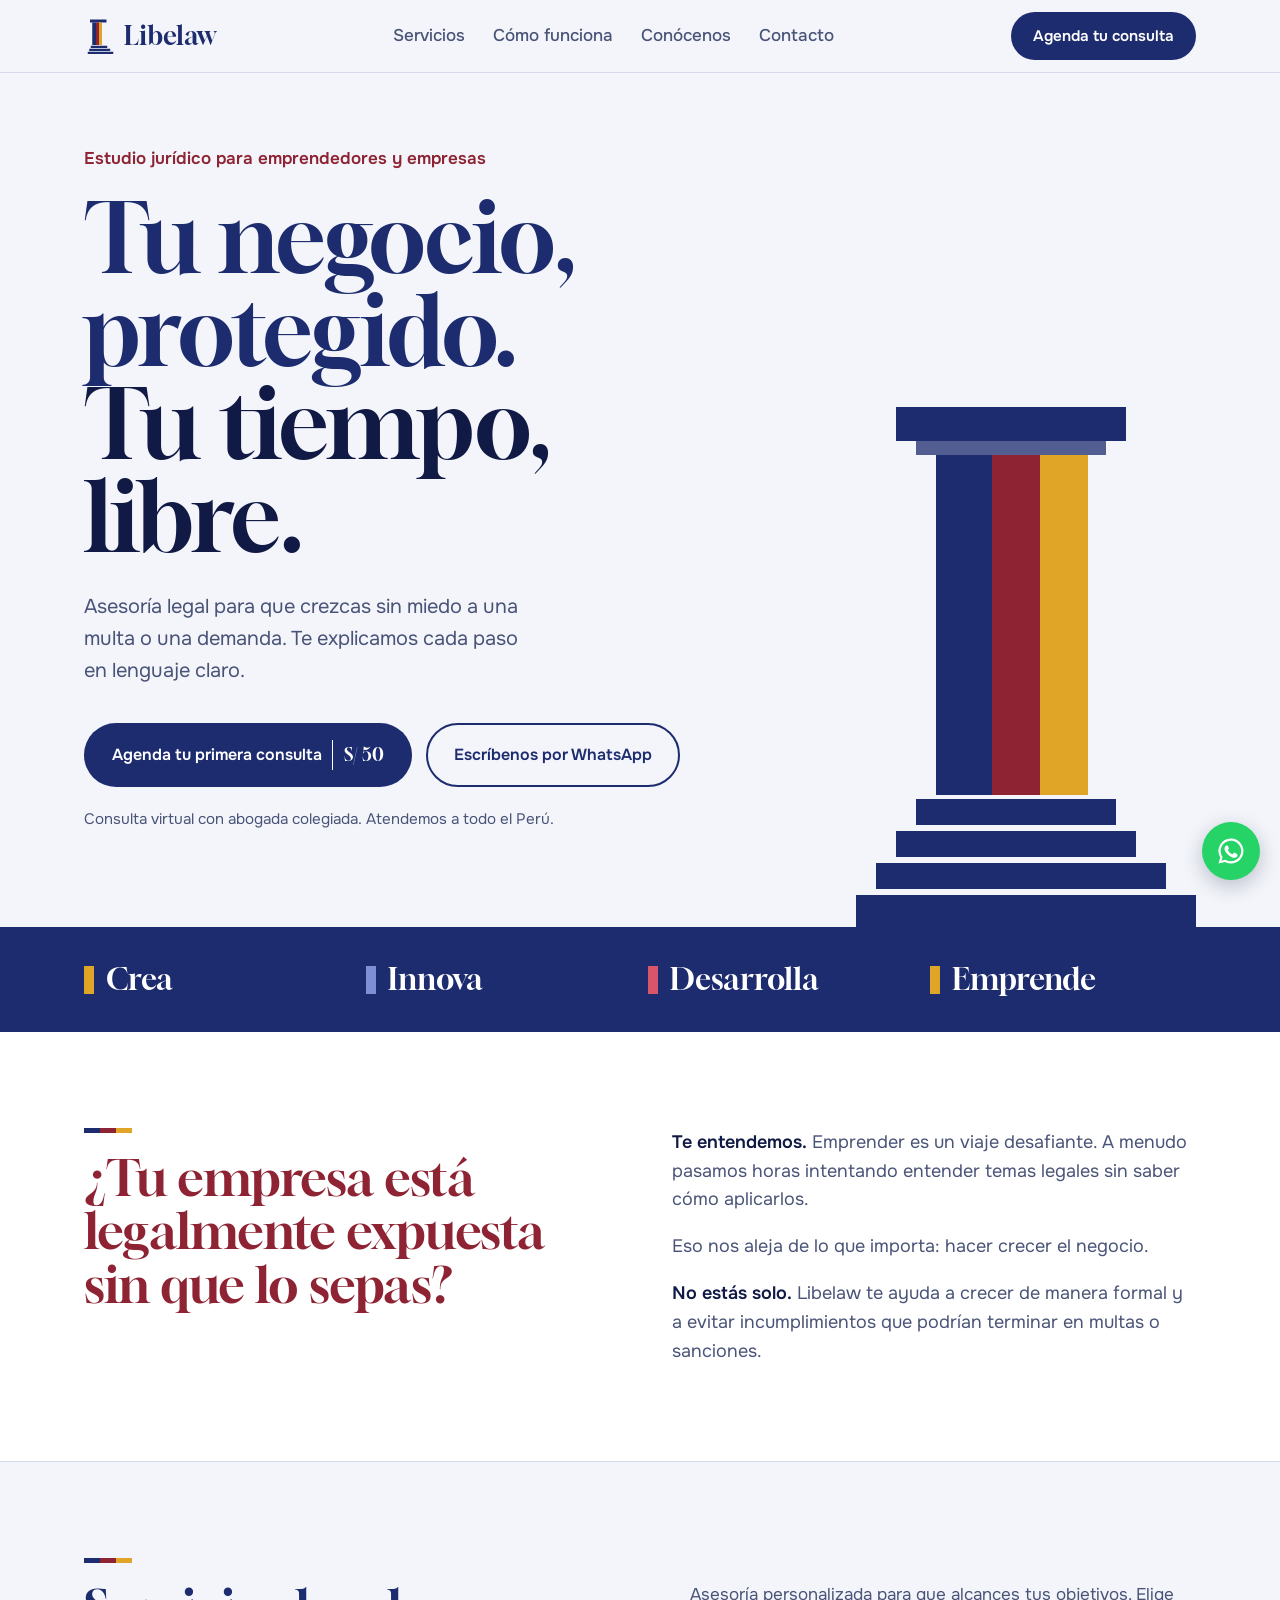
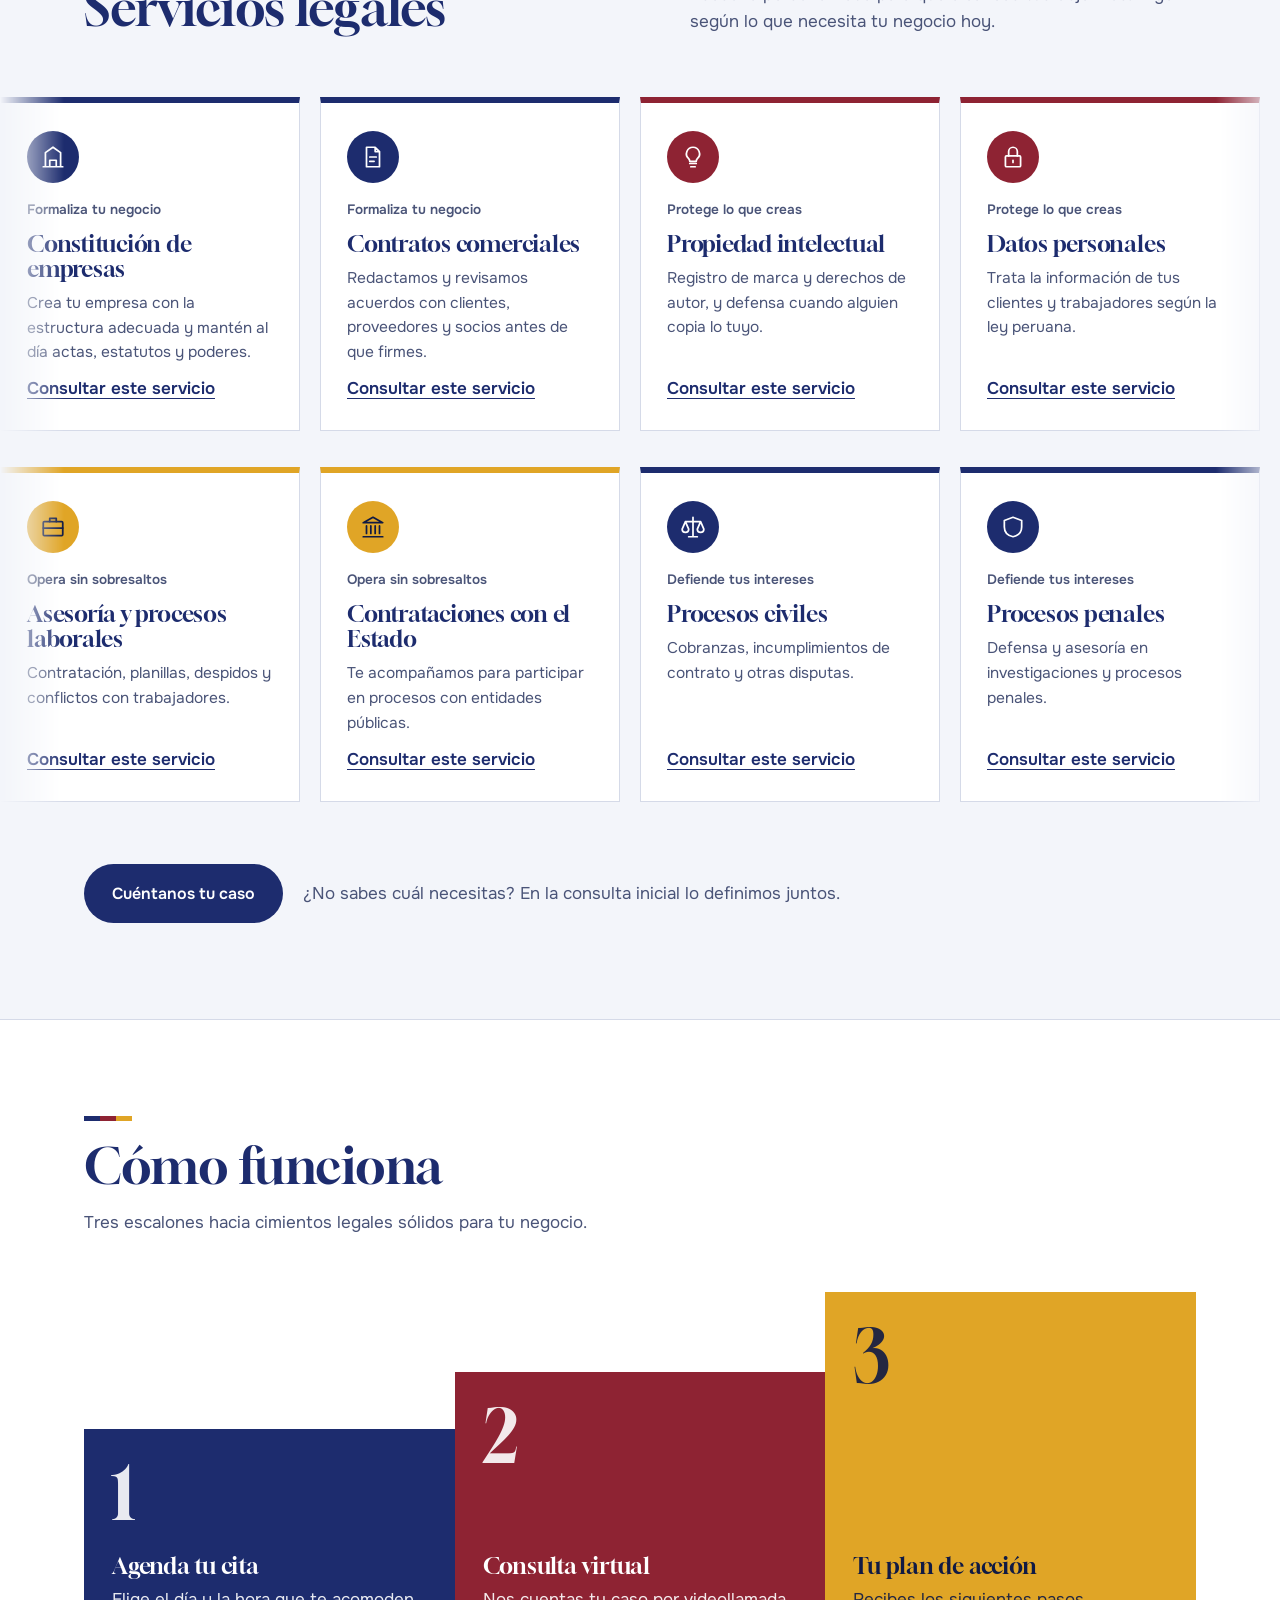
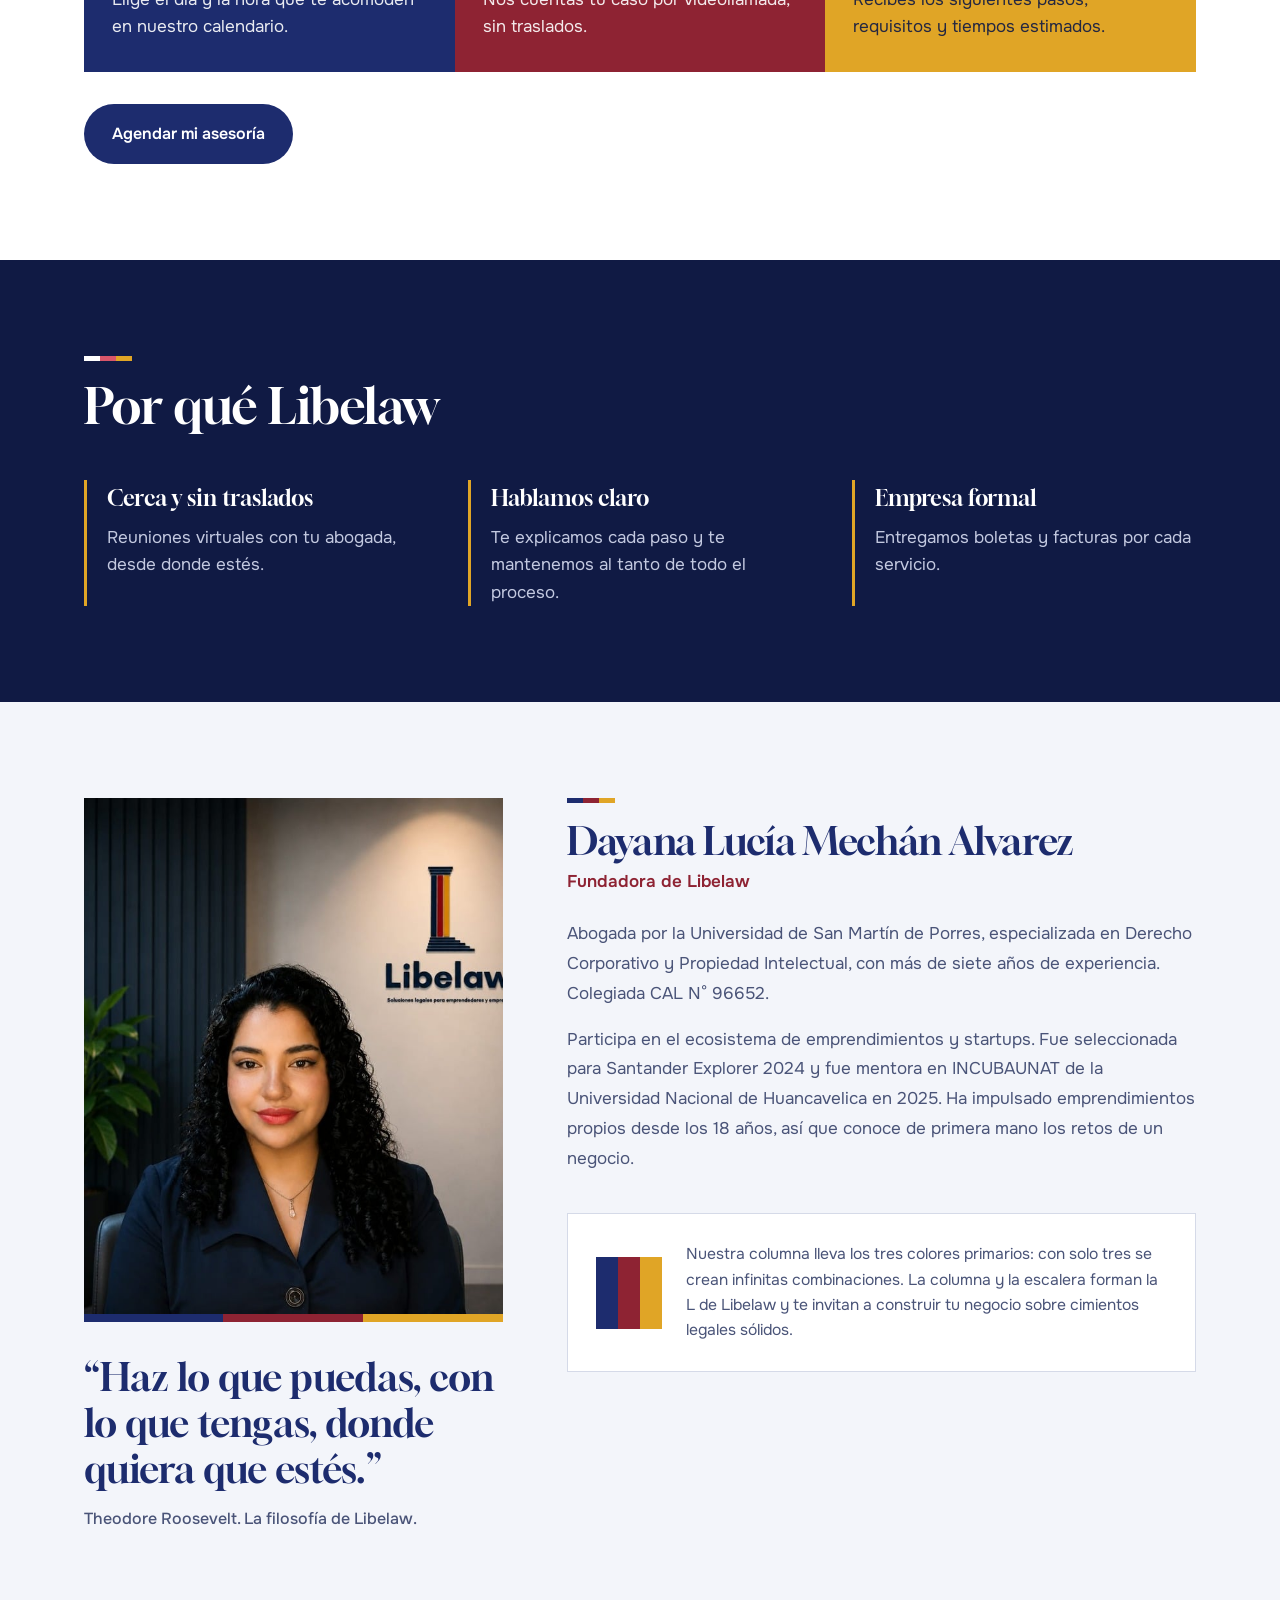
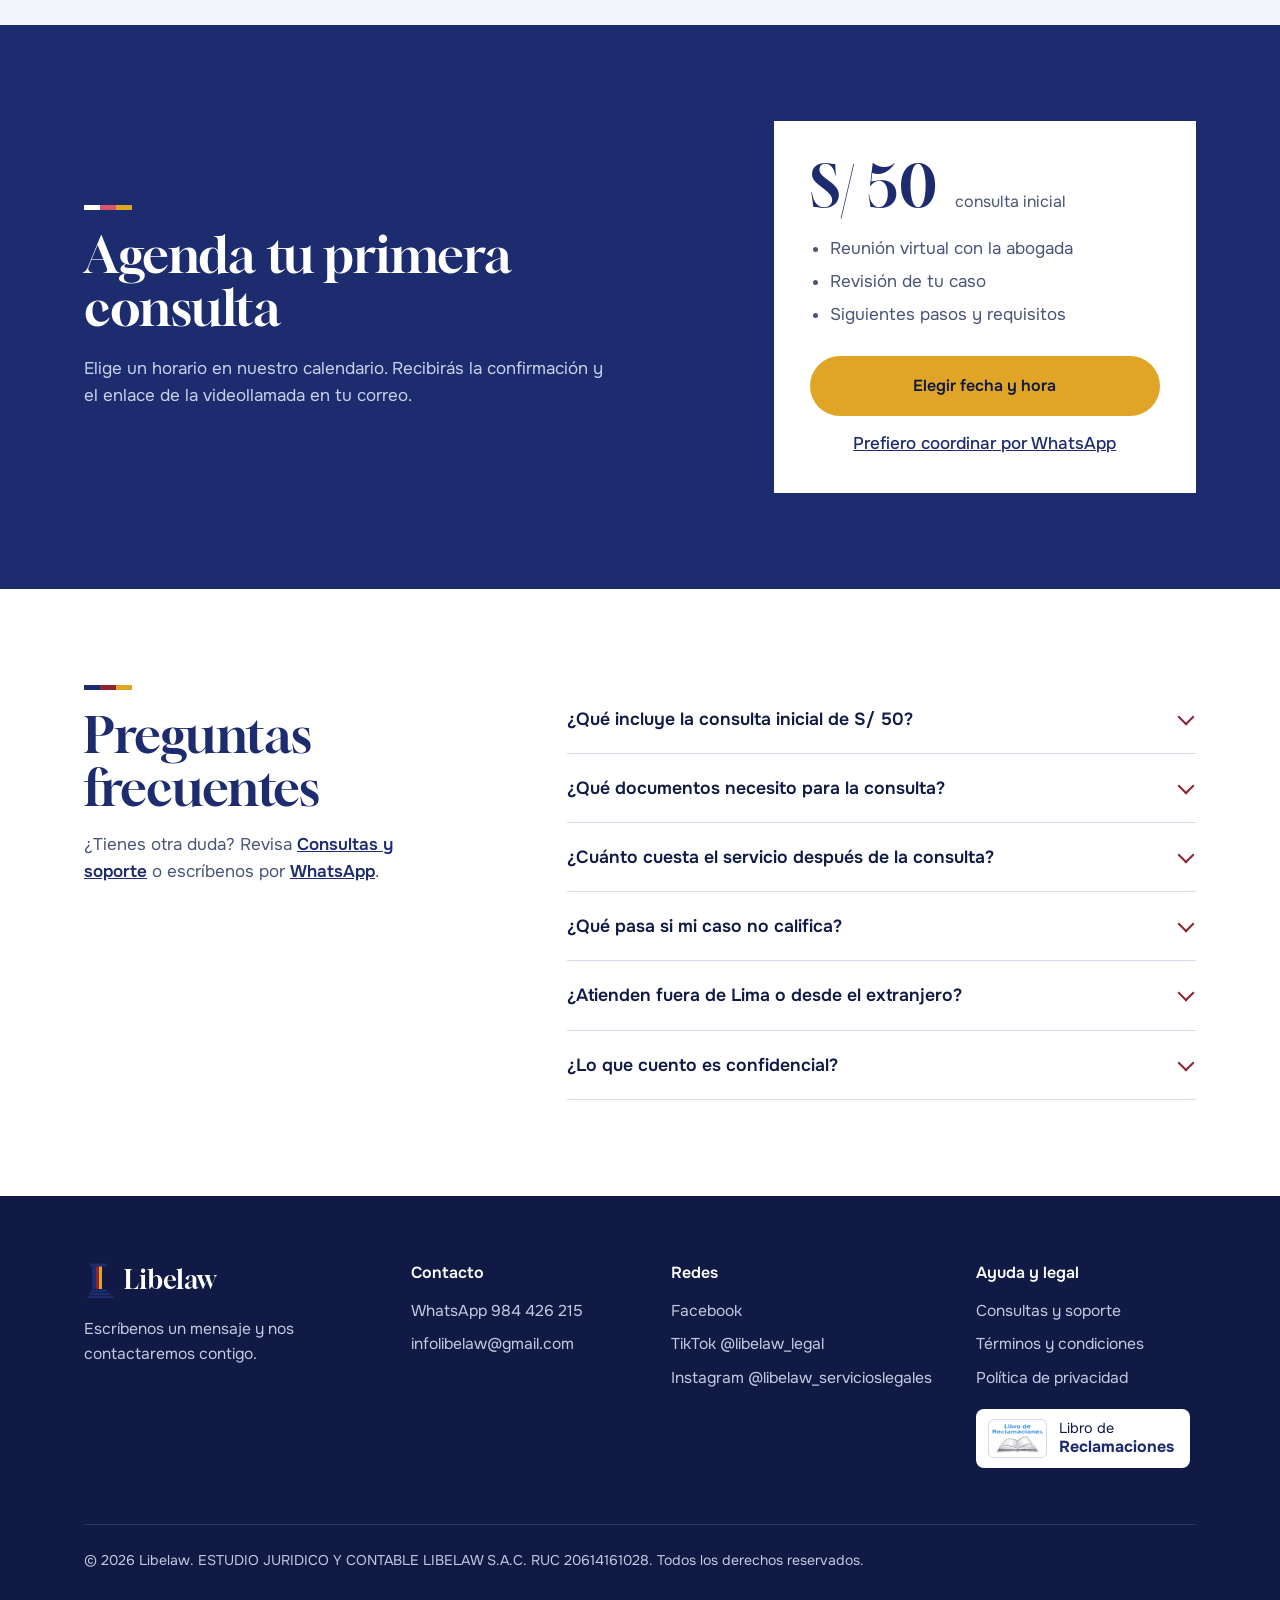
==== commit 214f159e: "Quitar dirección legal; se mantienen RUC y razón social Co-Authored-By: Claude Opus 5.5 <noreply@ant" ====
--- a/index.html
+++ b/index.html
@@ -341,7 +341,7 @@
         <span>Libro de<br><b>Reclamaciones</b></span>
       </a>
     </div>
-    <p class="legal">© 2026 Libelaw. ESTUDIO JURIDICO Y CONTABLE LIBELAW S.A.C. RUC 20614161028. Calle Corazón de Jesús N° 106, Urb. Nuevo Vitarte, Ate, Lima. Todos los derechos reservados.</p>
+    <p class="legal">© 2026 Libelaw. ESTUDIO JURIDICO Y CONTABLE LIBELAW S.A.C. RUC 20614161028. Todos los derechos reservados.</p>
   </div>
 </footer>
 
--- a/styles.css
+++ b/styles.css
@@ -177,7 +177,7 @@
 }
 @media (max-width:520px){
   .wrap{padding:0 16px}
-  .column{display:none}
+  .column{max-width:104px;margin-bottom:-12px}
   .hero{padding-top:48px}
   .hero-ctas .btn,.services-cta .btn{width:100%;justify-content:center}
   .brandnote{grid-template-columns:1fr}
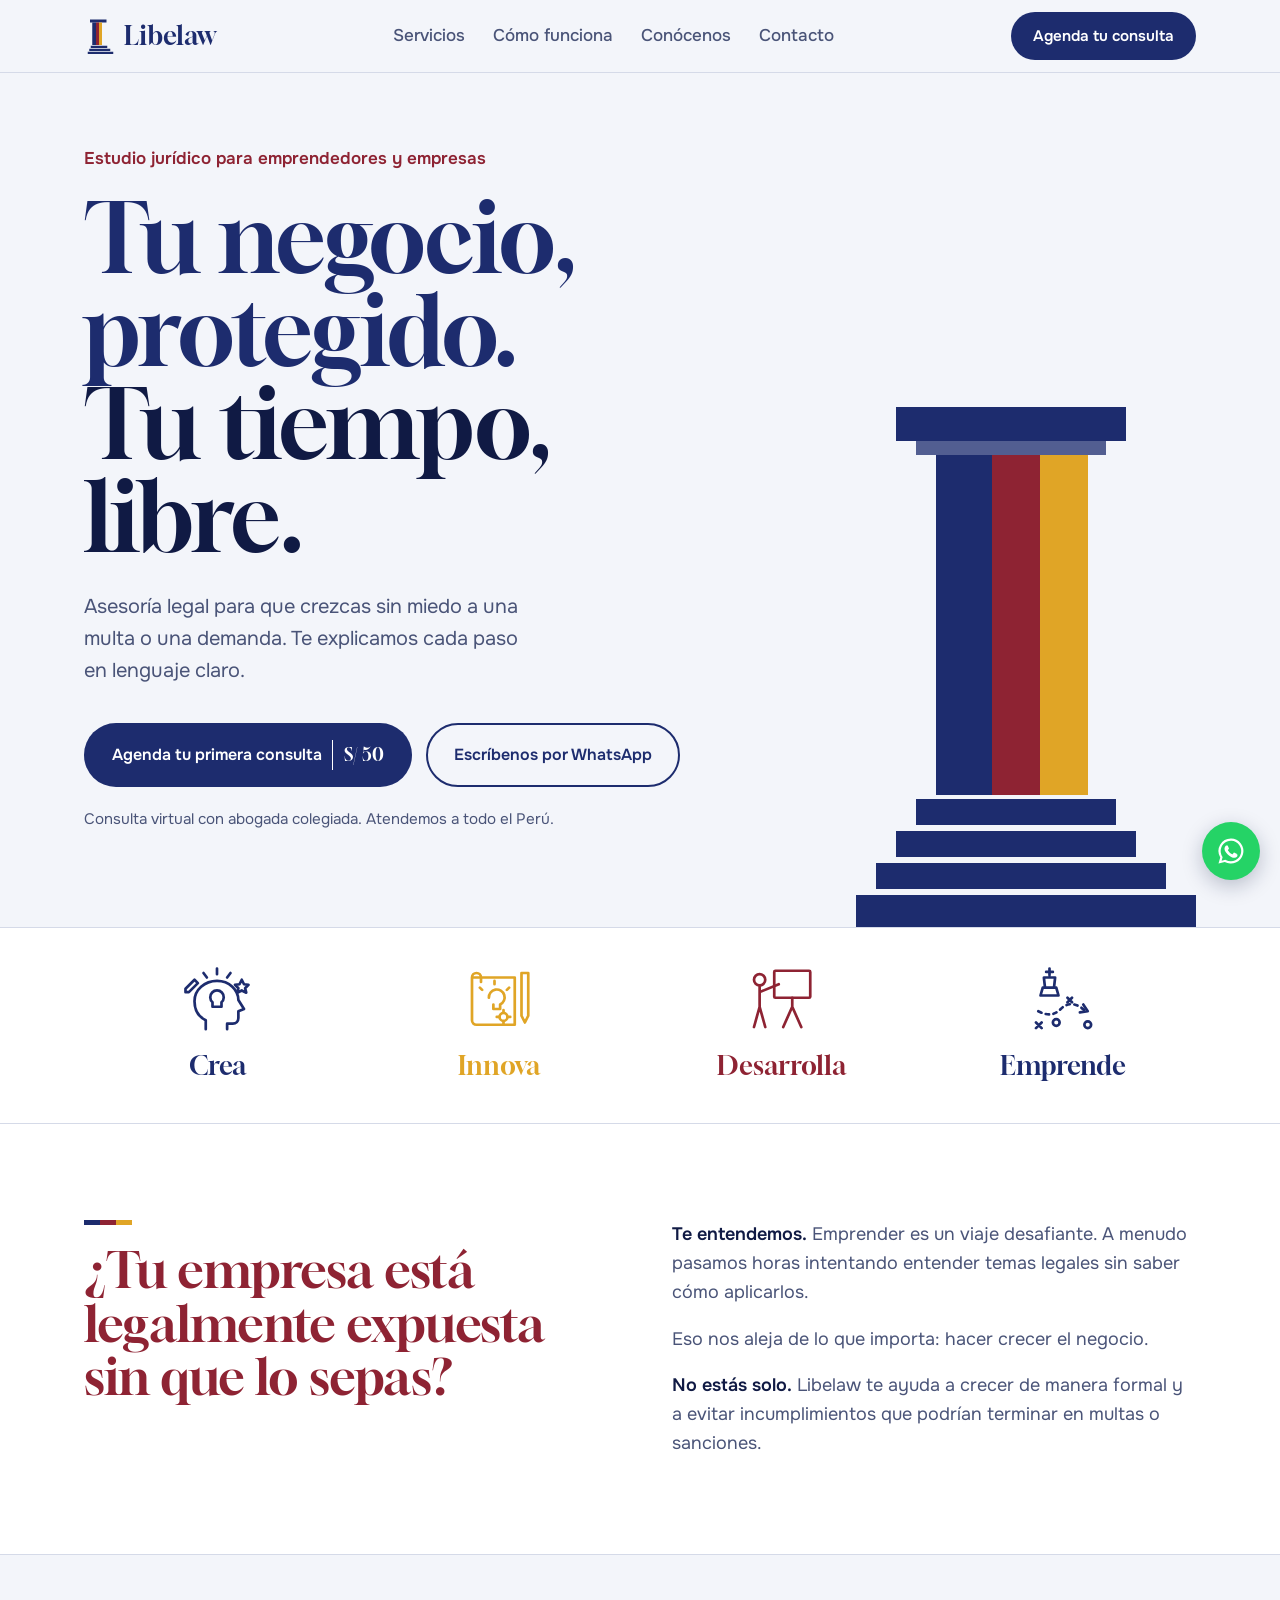
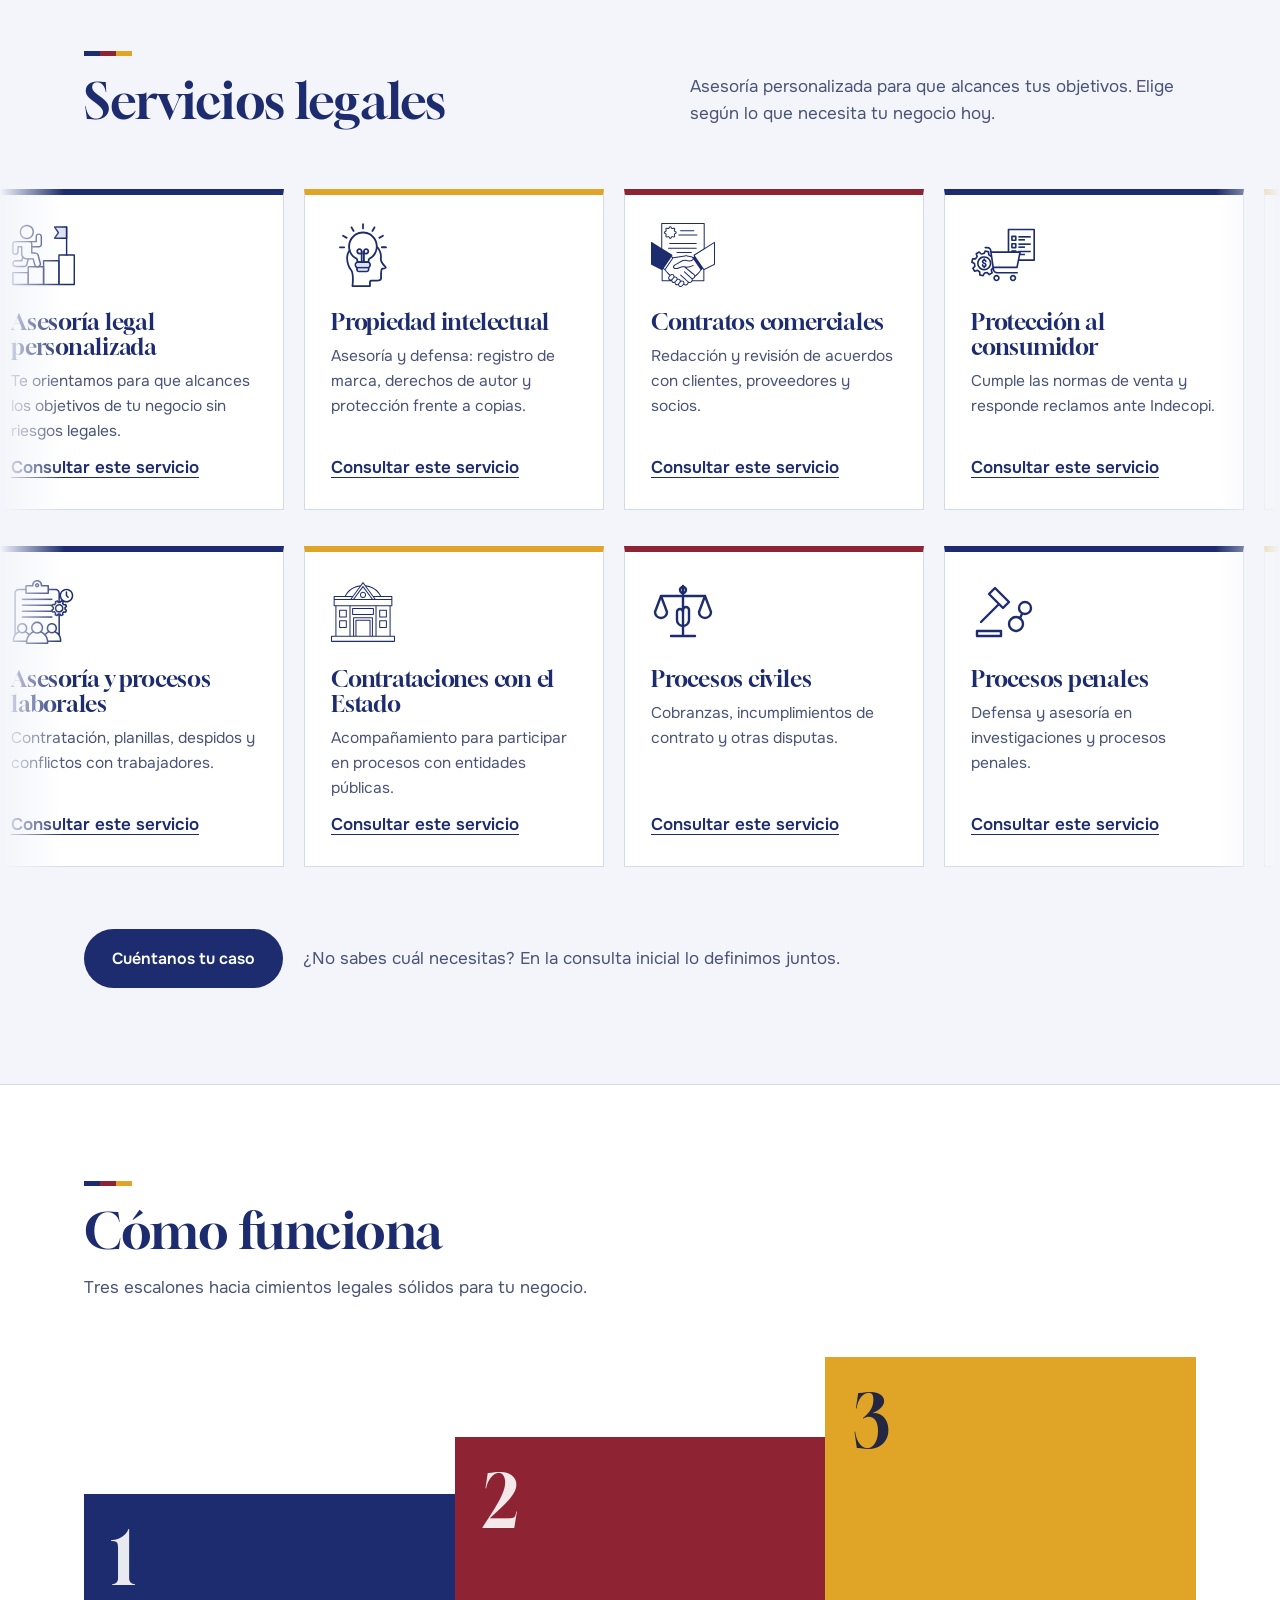
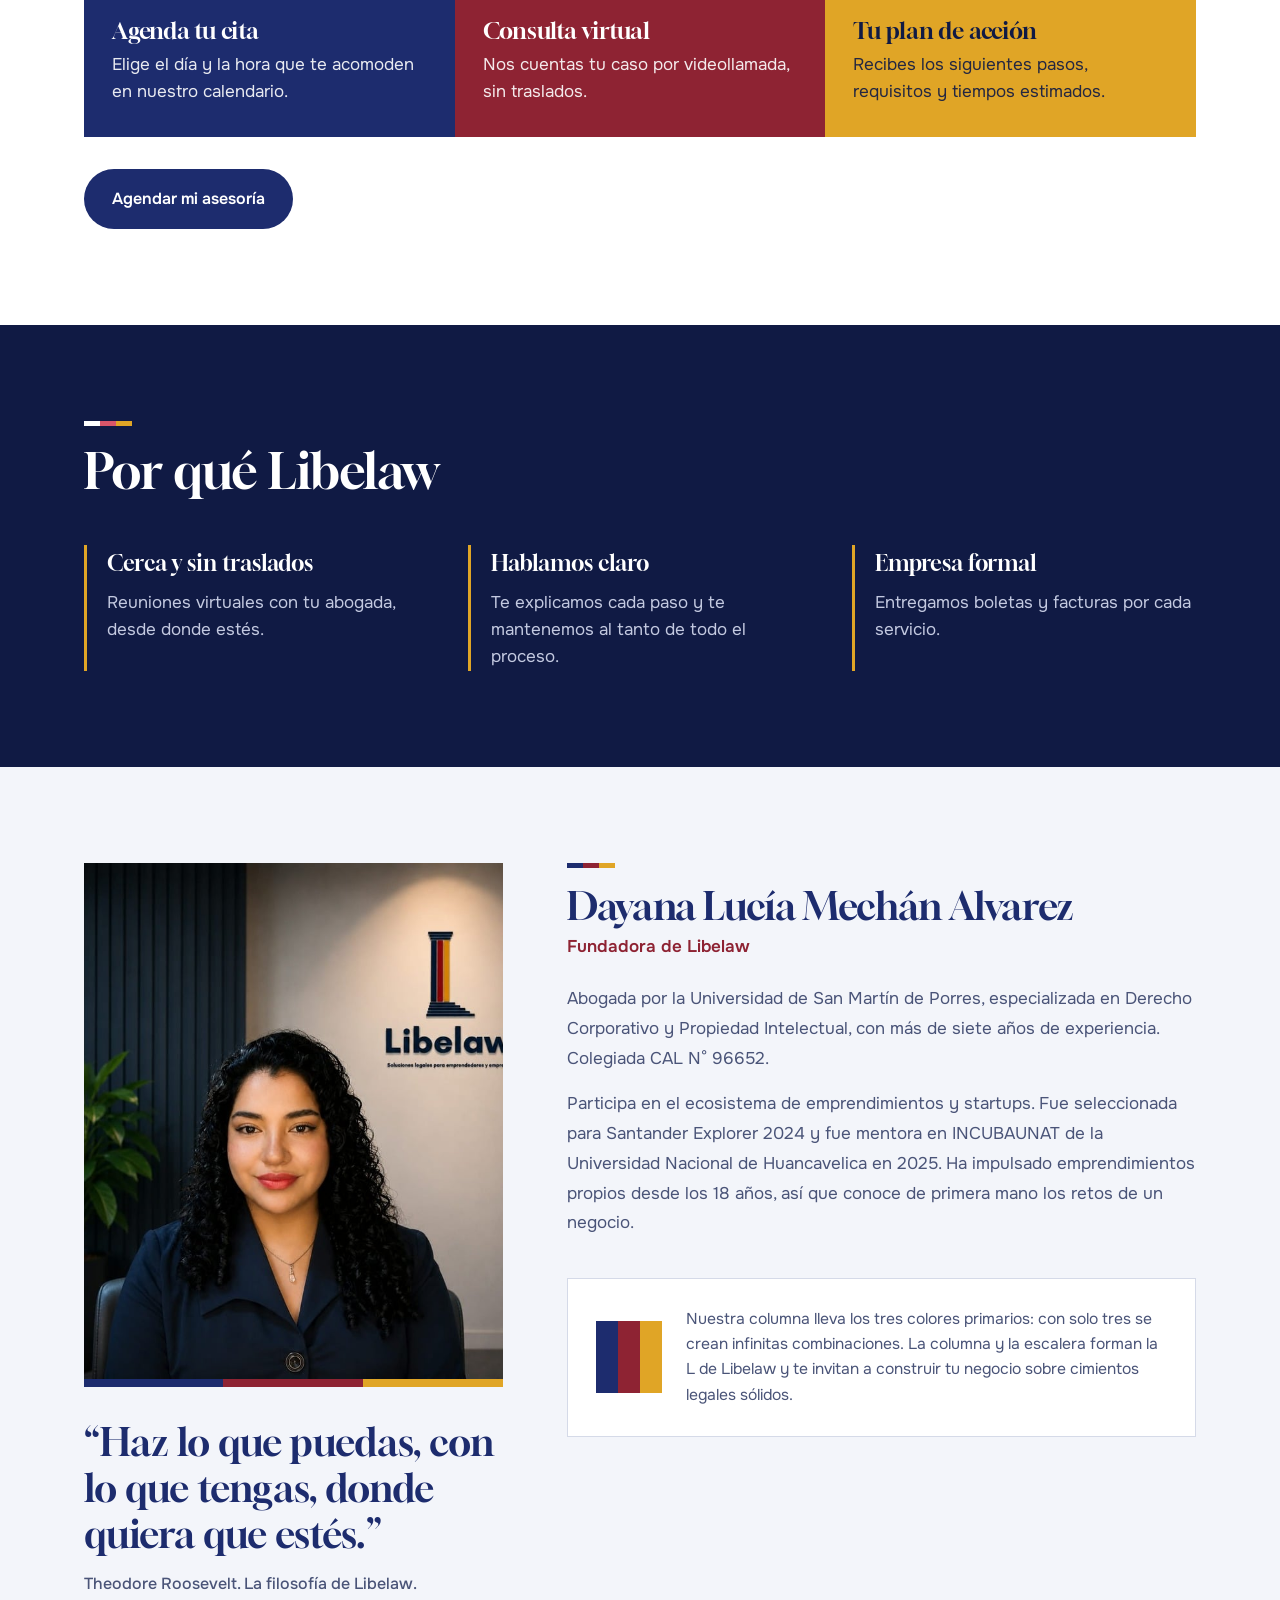
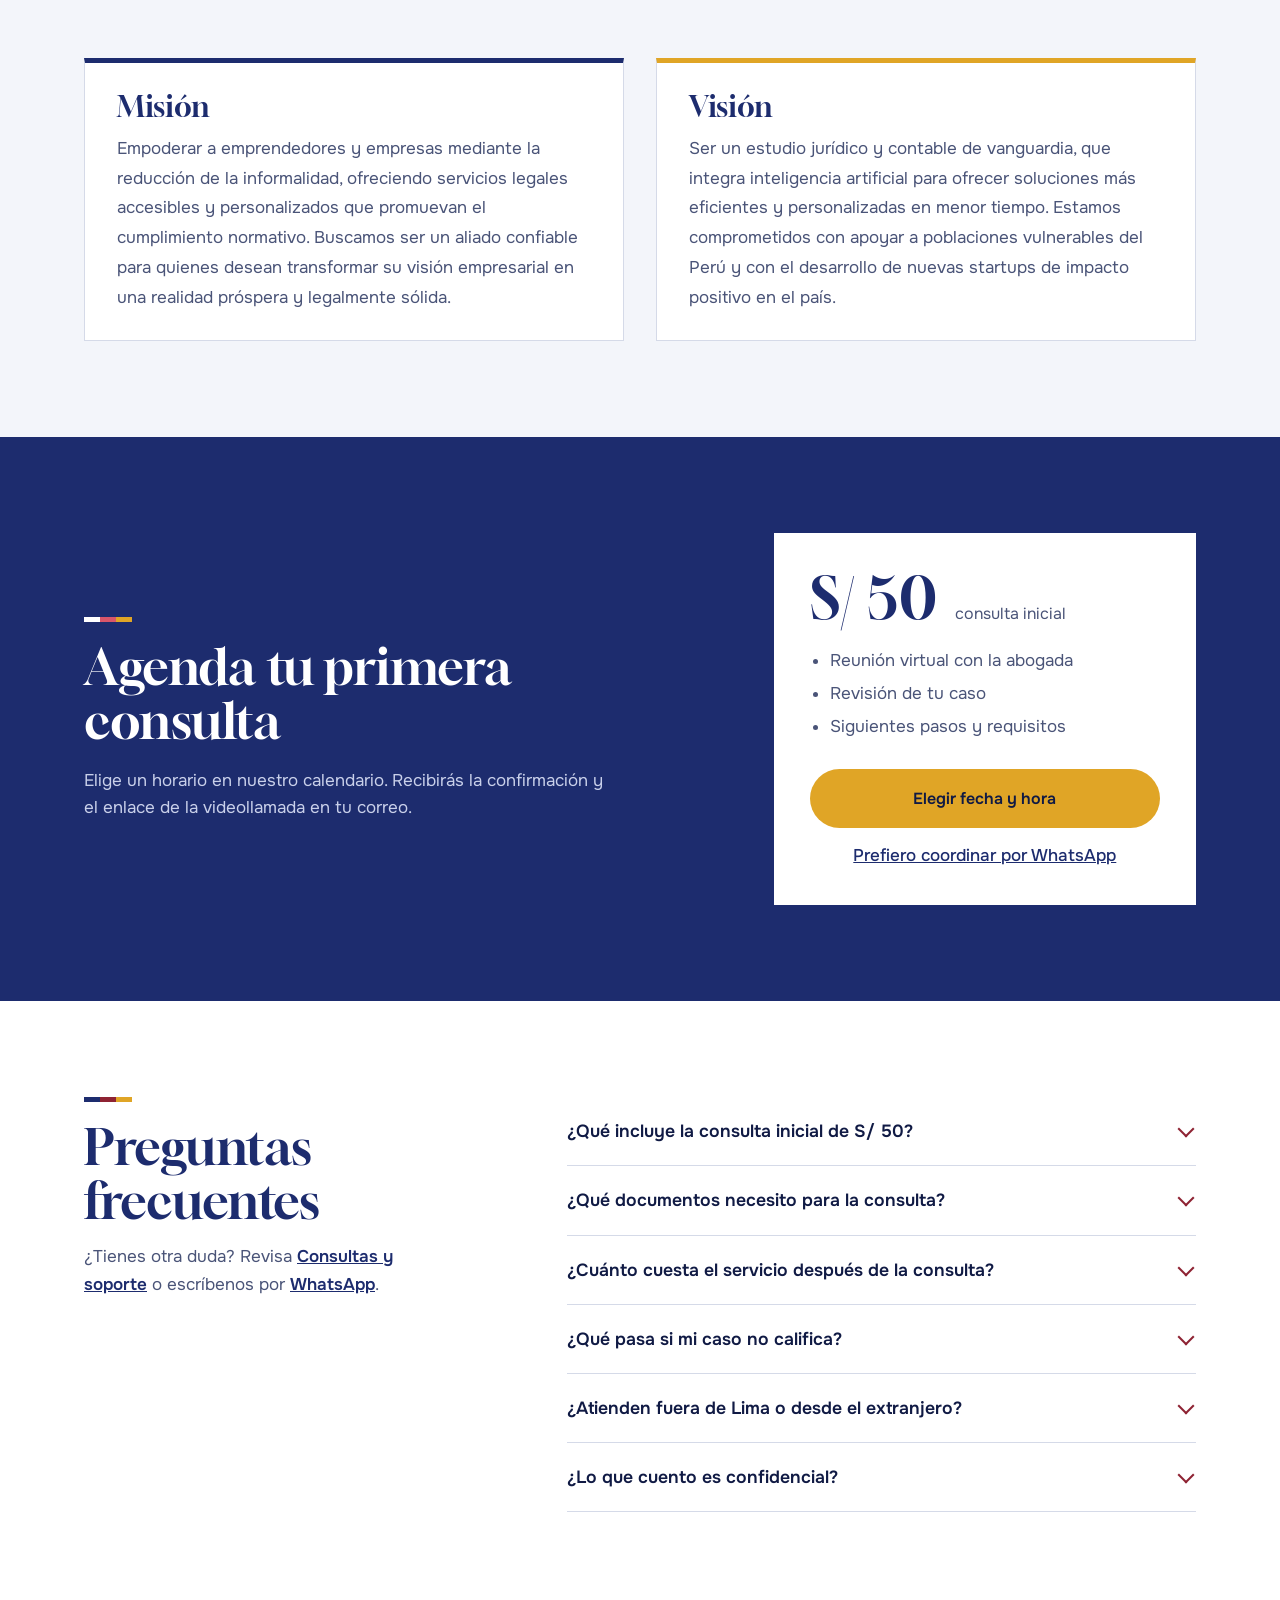
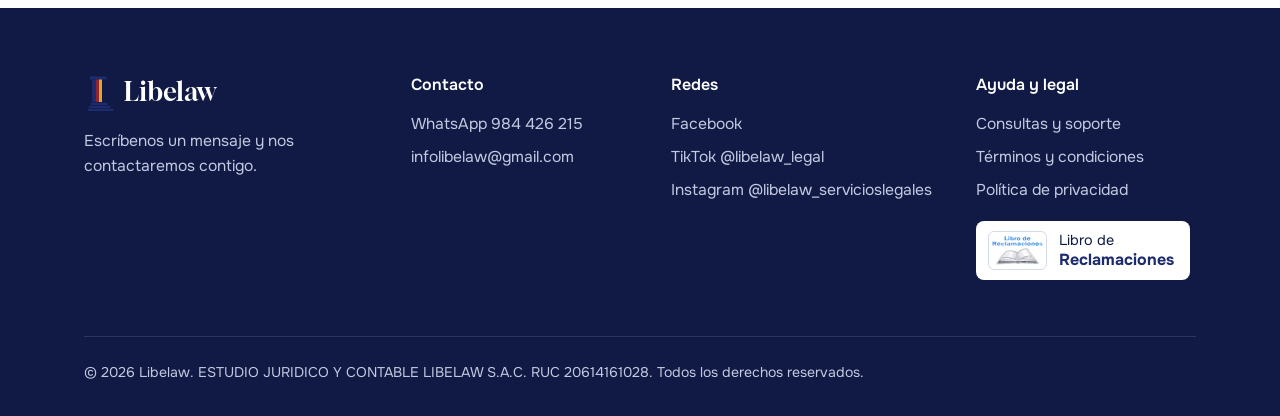
==== commit 33b86cb6: "Iconos del Canva en pilares y servicios; misión y visión - iconos.svg: un solo archivo con los icono" ====
--- a/index.html
+++ b/index.html
@@ -82,10 +82,10 @@
 
   <div class="pillars" aria-label="Lo que impulsamos">
     <ul class="wrap">
-      <li style="--c:var(--mostaza)">Crea</li>
-      <li style="--c:#7E8FD6">Innova</li>
-      <li style="--c:#D9566A">Desarrolla</li>
-      <li style="--c:var(--mostaza)">Emprende</li>
+      <li style="--c:var(--navy)"><svg class="pil-icon" aria-hidden="true"><use href="iconos.svg#pil-crea"/></svg>Crea</li>
+      <li style="--c:var(--mostaza)"><svg class="pil-icon" aria-hidden="true"><use href="iconos.svg#pil-innova"/></svg>Innova</li>
+      <li style="--c:var(--granate)"><svg class="pil-icon" aria-hidden="true"><use href="iconos.svg#pil-desarrolla"/></svg>Desarrolla</li>
+      <li style="--c:var(--navy)"><svg class="pil-icon" aria-hidden="true"><use href="iconos.svg#pil-emprende"/></svg>Emprende</li>
     </ul>
   </div>
 
@@ -106,86 +106,82 @@
         <h2>Servicios legales</h2>
         <p class="m-hide">Asesoría personalizada para que alcances tus objetivos. Elige según lo que necesita tu negocio hoy.</p>
       </div>
-      <p class="swipe-hint">Desliza las tarjetas para ver los 10 servicios.</p>
-    </div>
-
-    <!-- Dos filas en movimiento: la primera hacia la izquierda, la segunda hacia la derecha. Se pausan al pasar el mouse. -->
-    <div class="marquee" aria-label="Servicios para formalizar y proteger tu negocio">
+      <p class="swipe-hint">Desliza las tarjetas para ver los 11 servicios.</p>
+    </div>
+
+    <!-- Dos filas en movimiento: la primera hacia la izquierda, la segunda hacia la derecha. Se pausan al pasar el mouse. En móvil se deslizan con el dedo. -->
+    <div class="marquee" aria-label="Servicios para tu negocio, parte 1">
       <div class="marquee-track">
         <article class="svc" style="--c:var(--navy)">
-          <span class="svc-icon"><svg viewBox="0 0 24 24" aria-hidden="true"><path d="M3 21h18M5 21V8l7-5 7 5v13M9 21v-6h6v6"/></svg></span>
-          <p class="svc-cat">Formaliza tu negocio</p>
-          <h3>Constitución de empresas</h3>
-          <p>Crea tu empresa con la estructura adecuada y mantén al día actas, estatutos y poderes.</p>
-          <a data-booking href="#agenda" target="_blank" rel="noopener">Consultar este servicio</a>
+          <svg class="svc-icon" aria-hidden="true"><use href="iconos.svg#svc-objetivos"/></svg>
+          <h3>Asesoría legal personalizada</h3>
+          <p>Te orientamos para que alcances los objetivos de tu negocio sin riesgos legales.</p>
+          <a data-booking href="#agenda">Consultar este servicio</a>
+        </article>
+        <article class="svc" style="--c:var(--mostaza)">
+          <svg class="svc-icon" aria-hidden="true"><use href="iconos.svg#svc-pi"/></svg>
+          <h3>Propiedad intelectual</h3>
+          <p>Asesoría y defensa: registro de marca, derechos de autor y protección frente a copias.</p>
+          <a data-booking href="#agenda">Consultar este servicio</a>
+        </article>
+        <article class="svc" style="--c:var(--granate)">
+          <svg class="svc-icon" aria-hidden="true"><use href="iconos.svg#svc-contratos"/></svg>
+          <h3>Contratos comerciales</h3>
+          <p>Redacción y revisión de acuerdos con clientes, proveedores y socios.</p>
+          <a data-booking href="#agenda">Consultar este servicio</a>
         </article>
         <article class="svc" style="--c:var(--navy)">
-          <span class="svc-icon"><svg viewBox="0 0 24 24" aria-hidden="true"><path d="M14 3H6v18h12V7zM14 3v4h4M9 12h6M9 16h4"/></svg></span>
-          <p class="svc-cat">Formaliza tu negocio</p>
-          <h3>Contratos comerciales</h3>
-          <p>Redactamos y revisamos acuerdos con clientes, proveedores y socios antes de que firmes.</p>
-          <a data-booking href="#agenda" target="_blank" rel="noopener">Consultar este servicio</a>
-        </article>
-        <article class="svc" style="--c:var(--granate)">
-          <span class="svc-icon"><svg viewBox="0 0 24 24" aria-hidden="true"><path d="M9 18h6M10 21h4M12 3a6 6 0 0 0-4 10.5c.7.7 1 1.5 1 2.5h6c0-1 .3-1.8 1-2.5A6 6 0 0 0 12 3z"/></svg></span>
-          <p class="svc-cat">Protege lo que creas</p>
-          <h3>Propiedad intelectual</h3>
-          <p>Registro de marca y derechos de autor, y defensa cuando alguien copia lo tuyo.</p>
-          <a data-booking href="#agenda" target="_blank" rel="noopener">Consultar este servicio</a>
-        </article>
-        <article class="svc" style="--c:var(--granate)">
-          <span class="svc-icon"><svg viewBox="0 0 24 24" aria-hidden="true"><rect x="5" y="11" width="14" height="10" rx="1"/><path d="M8 11V7a4 4 0 0 1 8 0v4M12 15v2"/></svg></span>
-          <p class="svc-cat">Protege lo que creas</p>
-          <h3>Datos personales</h3>
-          <p>Trata la información de tus clientes y trabajadores según la ley peruana.</p>
-          <a data-booking href="#agenda" target="_blank" rel="noopener">Consultar este servicio</a>
-        </article>
-        <article class="svc" style="--c:var(--mostaza);--fg:var(--ink)">
-          <span class="svc-icon"><svg viewBox="0 0 24 24" aria-hidden="true"><path d="M5 8h14l-1 13H6zM9 8V6a3 3 0 0 1 6 0v2"/></svg></span>
-          <p class="svc-cat">Opera sin sobresaltos</p>
+          <svg class="svc-icon" aria-hidden="true"><use href="iconos.svg#svc-consumidor"/></svg>
           <h3>Protección al consumidor</h3>
           <p>Cumple las normas de venta y responde reclamos ante Indecopi.</p>
-          <a data-booking href="#agenda" target="_blank" rel="noopener">Consultar este servicio</a>
-        </article>
-      </div>
-    </div>
-
-    <div class="marquee reverse" aria-label="Servicios laborales, con el Estado y procesos">
+          <a data-booking href="#agenda">Consultar este servicio</a>
+        </article>
+        <article class="svc" style="--c:var(--mostaza)">
+          <svg class="svc-icon" aria-hidden="true"><use href="iconos.svg#svc-empresas"/></svg>
+          <h3>Constitución de empresas</h3>
+          <p>Creación de tu empresa y redacción de documentos societarios.</p>
+          <a data-booking href="#agenda">Consultar este servicio</a>
+        </article>
+        <article class="svc" style="--c:var(--granate)">
+          <svg class="svc-icon" aria-hidden="true"><use href="iconos.svg#svc-datos"/></svg>
+          <h3>Protección de datos personales</h3>
+          <p>Trata la información de tus clientes y trabajadores según la ley.</p>
+          <a data-booking href="#agenda">Consultar este servicio</a>
+        </article>
+      </div>
+    </div>
+
+    <div class="marquee reverse" aria-label="Servicios para tu negocio, parte 2">
       <div class="marquee-track">
-        <article class="svc" style="--c:var(--mostaza);--fg:var(--ink)">
-          <span class="svc-icon"><svg viewBox="0 0 24 24" aria-hidden="true"><rect x="3" y="7" width="18" height="13" rx="1"/><path d="M9 7V4h6v3M3 13h18"/></svg></span>
-          <p class="svc-cat">Opera sin sobresaltos</p>
+        <article class="svc" style="--c:var(--navy)">
+          <svg class="svc-icon" aria-hidden="true"><use href="iconos.svg#svc-laboral"/></svg>
           <h3>Asesoría y procesos laborales</h3>
           <p>Contratación, planillas, despidos y conflictos con trabajadores.</p>
-          <a data-booking href="#agenda" target="_blank" rel="noopener">Consultar este servicio</a>
-        </article>
-        <article class="svc" style="--c:var(--mostaza);--fg:var(--ink)">
-          <span class="svc-icon"><svg viewBox="0 0 24 24" aria-hidden="true"><path d="M3 21h18M12 3l9 5H3zM6 11v7M10 11v7M14 11v7M18 11v7"/></svg></span>
-          <p class="svc-cat">Opera sin sobresaltos</p>
+          <a data-booking href="#agenda">Consultar este servicio</a>
+        </article>
+        <article class="svc" style="--c:var(--mostaza)">
+          <svg class="svc-icon" aria-hidden="true"><use href="iconos.svg#svc-estado"/></svg>
           <h3>Contrataciones con el Estado</h3>
-          <p>Te acompañamos para participar en procesos con entidades públicas.</p>
-          <a data-booking href="#agenda" target="_blank" rel="noopener">Consultar este servicio</a>
-        </article>
-        <article class="svc" style="--c:var(--navy)">
-          <span class="svc-icon"><svg viewBox="0 0 24 24" aria-hidden="true"><path d="M12 3v18M8 21h8M5 7h14M5 7l-3 7a3 3 0 0 0 6 0zM19 7l-3 7a3 3 0 0 0 6 0z"/></svg></span>
-          <p class="svc-cat">Defiende tus intereses</p>
+          <p>Acompañamiento para participar en procesos con entidades públicas.</p>
+          <a data-booking href="#agenda">Consultar este servicio</a>
+        </article>
+        <article class="svc" style="--c:var(--granate)">
+          <svg class="svc-icon" aria-hidden="true"><use href="iconos.svg#svc-civiles"/></svg>
           <h3>Procesos civiles</h3>
           <p>Cobranzas, incumplimientos de contrato y otras disputas.</p>
-          <a data-booking href="#agenda" target="_blank" rel="noopener">Consultar este servicio</a>
+          <a data-booking href="#agenda">Consultar este servicio</a>
         </article>
         <article class="svc" style="--c:var(--navy)">
-          <span class="svc-icon"><svg viewBox="0 0 24 24" aria-hidden="true"><path d="M12 3l8 3v6c0 5-3.5 8-8 9-4.5-1-8-4-8-9V6z"/></svg></span>
-          <p class="svc-cat">Defiende tus intereses</p>
+          <svg class="svc-icon" aria-hidden="true"><use href="iconos.svg#svc-penales"/></svg>
           <h3>Procesos penales</h3>
           <p>Defensa y asesoría en investigaciones y procesos penales.</p>
-          <a data-booking href="#agenda" target="_blank" rel="noopener">Consultar este servicio</a>
-        </article>
-        <article class="svc" style="--c:var(--granate)">
-          <span class="svc-icon"><svg viewBox="0 0 24 24" aria-hidden="true"><circle cx="12" cy="12" r="9"/><path d="M3 12h18M12 3a14 14 0 0 1 0 18M12 3a14 14 0 0 0 0 18"/></svg></span>
-          <p class="svc-cat">Defiende tus intereses</p>
+          <a data-booking href="#agenda">Consultar este servicio</a>
+        </article>
+        <article class="svc" style="--c:var(--mostaza)">
+          <svg class="svc-icon" aria-hidden="true"><use href="iconos.svg#svc-migratorio"/></svg>
           <h3>Derecho migratorio</h3>
           <p>Trámites de residencia y cambio de calidad migratoria.</p>
-          <a data-booking href="#agenda" target="_blank" rel="noopener">Consultar este servicio</a>
+          <a data-booking href="#agenda">Consultar este servicio</a>
         </article>
       </div>
     </div>
@@ -246,6 +242,16 @@
         </div>
       </div>
     </div>
+    <div class="wrap mv">
+      <div>
+        <h3>Misión</h3>
+        <p>Empoderar a emprendedores y empresas mediante la reducción de la informalidad, ofreciendo servicios legales accesibles y personalizados que promuevan el cumplimiento normativo. Buscamos ser un aliado confiable para quienes desean transformar su visión empresarial en una realidad próspera y legalmente sólida.</p>
+      </div>
+      <div>
+        <h3>Visión</h3>
+        <p>Ser un estudio jurídico y contable de vanguardia, que integra inteligencia artificial para ofrecer soluciones más eficientes y personalizadas en menor tiempo. Estamos comprometidos con apoyar a poblaciones vulnerables del Perú y con el desarrollo de nuevas startups de impacto positivo en el país.</p>
+      </div>
+    </div>
   </section>
 
   <section class="book" id="agenda">
--- a/styles.css
+++ b/styles.css
@@ -84,9 +84,8 @@
 .svc{--fg:var(--white);flex:0 0 300px;min-height:310px;background:var(--paper);border:1px solid var(--line);border-top:6px solid var(--c);padding:28px 26px;display:flex;flex-direction:column;gap:10px}
 .svc-icon{width:52px;height:52px;border-radius:50%;background:var(--c);color:var(--fg);display:grid;place-items:center;margin-bottom:6px}
 .svc-icon svg{width:26px;height:26px;fill:none;stroke:currentColor;stroke-width:1.6;stroke-linecap:round;stroke-linejoin:round}
-.svc-cat{font-size:.85rem;font-weight:600;color:var(--muted)}
 .svc h3{font-size:1.45rem;color:var(--navy)}
-.svc p:not(.svc-cat){color:var(--muted);font-size:.97rem}
+.svc p{color:var(--muted);font-size:.97rem}
 .svc a{margin-top:auto;font-weight:600;color:var(--navy);text-underline-offset:4px}
 .svc a:hover{color:var(--granate)}
 .services-cta{margin-top:56px;display:flex;align-items:center;gap:20px;flex-wrap:wrap;color:var(--muted)}
@@ -475,3 +474,32 @@
   body:has(.m-cta) .wa{display:none}
 }
 @media (prefers-reduced-motion:reduce){.m-cta{transition:none}.btn:active{transform:none}}
+
+/* Pilares con iconos (Crea, Innova, Desarrolla, Emprende) */
+.pillars{background:var(--white);color:var(--c);padding:36px 0;border-top:1px solid var(--line);border-bottom:1px solid var(--line)}
+.pillars li{flex-direction:column;gap:10px;color:var(--c);font-size:clamp(1.2rem,2vw,1.6rem);text-align:center}
+.pillars li::before{display:none}
+.pil-icon{width:72px;height:72px;color:var(--c)}
+
+/* Servicios: icono grande del Canva */
+.svc .svc-icon{width:64px;height:64px;background:none;border-radius:0;color:var(--navy);display:block;margin-bottom:8px}
+.svc h3{margin-top:4px}
+
+/* Misión y visión */
+.founder .mv{display:grid;grid-template-columns:1fr 1fr;gap:32px;margin-top:64px;align-items:stretch}
+.mv>div{background:var(--white);border:1px solid var(--line);border-top:5px solid var(--navy);padding:28px 32px}
+.mv>div+div{border-top-color:var(--mostaza)}
+.mv h3{font-size:1.8rem;color:var(--navy);margin-bottom:12px}
+.mv p{color:var(--muted);line-height:1.75}
+
+@media (max-width:700px){
+  .pillars{display:block;padding:20px 0}
+  .pillars ul{grid-template-columns:repeat(4,1fr);gap:4px;padding:0 8px}
+  .pillars li{font-size:.95rem;gap:6px}
+  .pil-icon{width:44px;height:44px}
+  .svc .svc-icon{width:52px;height:52px}
+  .founder .mv{grid-template-columns:1fr;gap:16px;margin-top:32px}
+  .mv>div{padding:20px}
+  .mv h3{font-size:1.4rem}
+  .mv p{font-size:.95rem;line-height:1.65}
+}
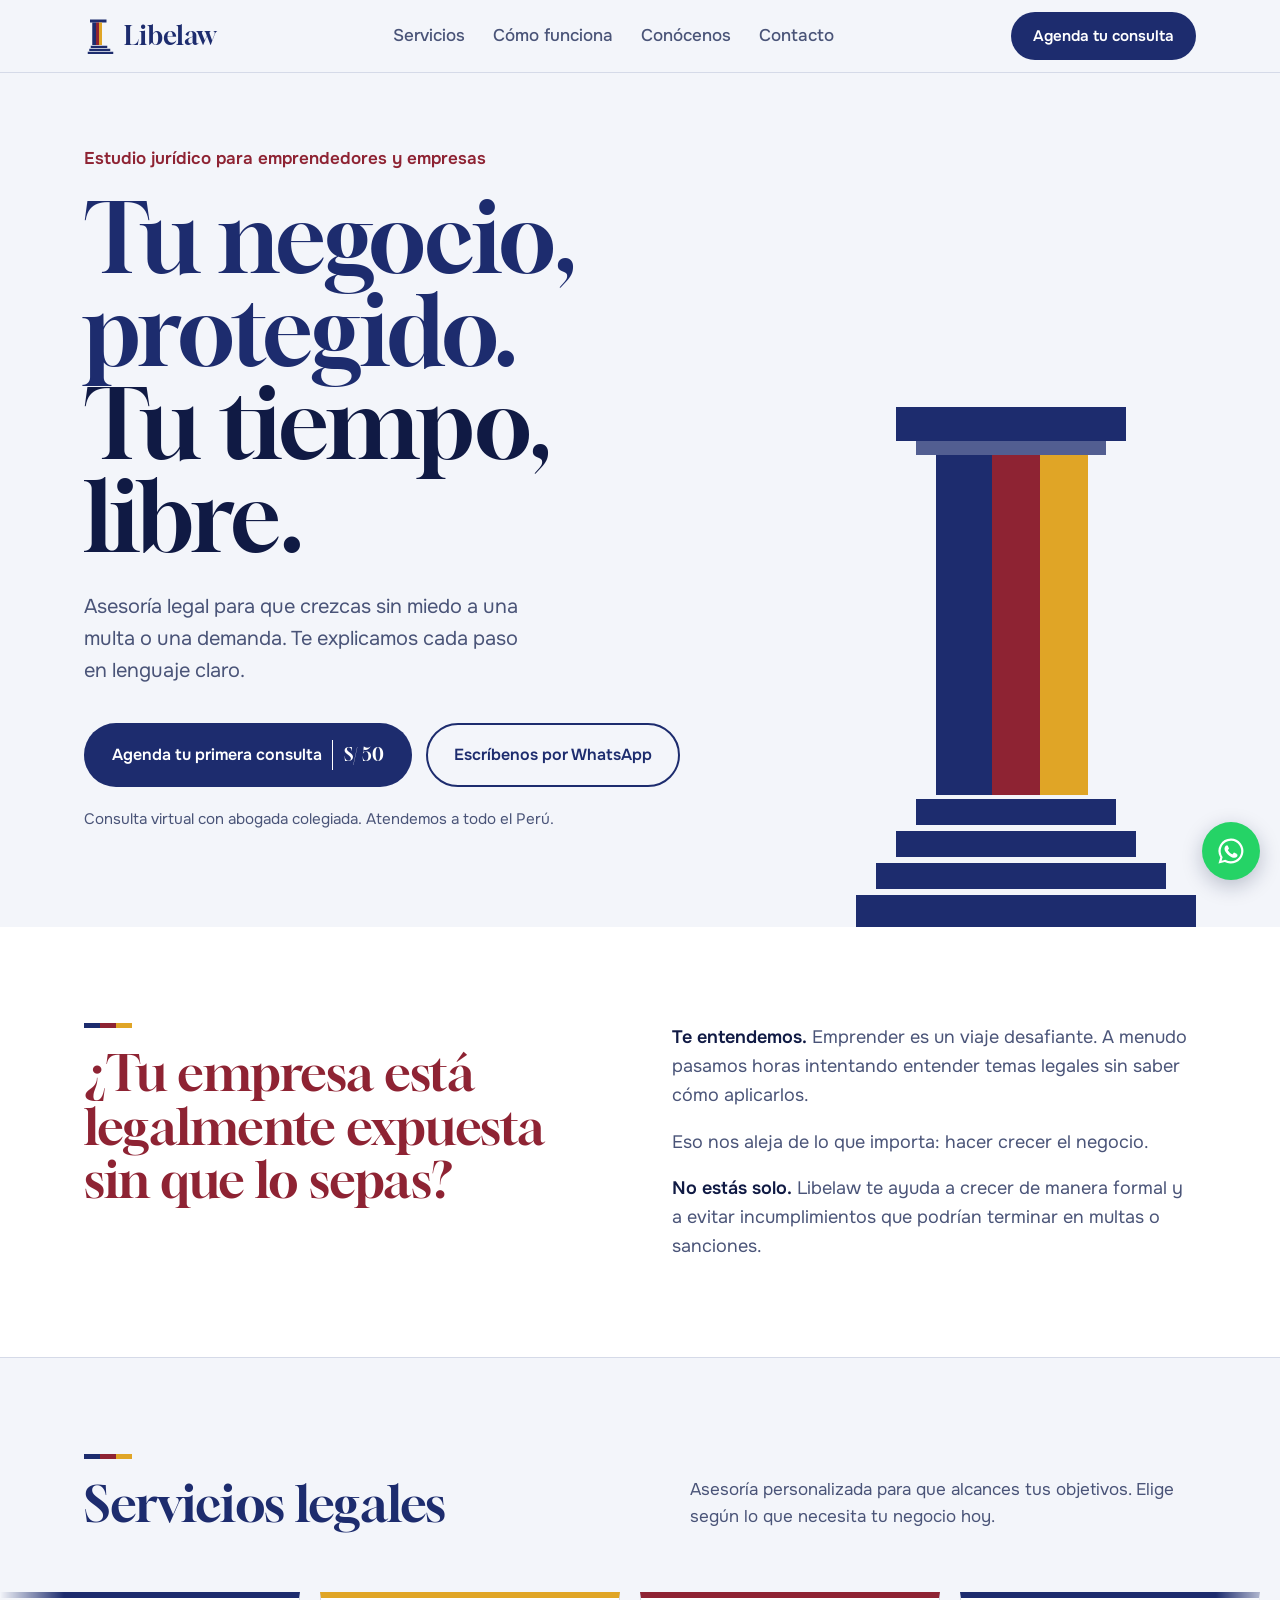
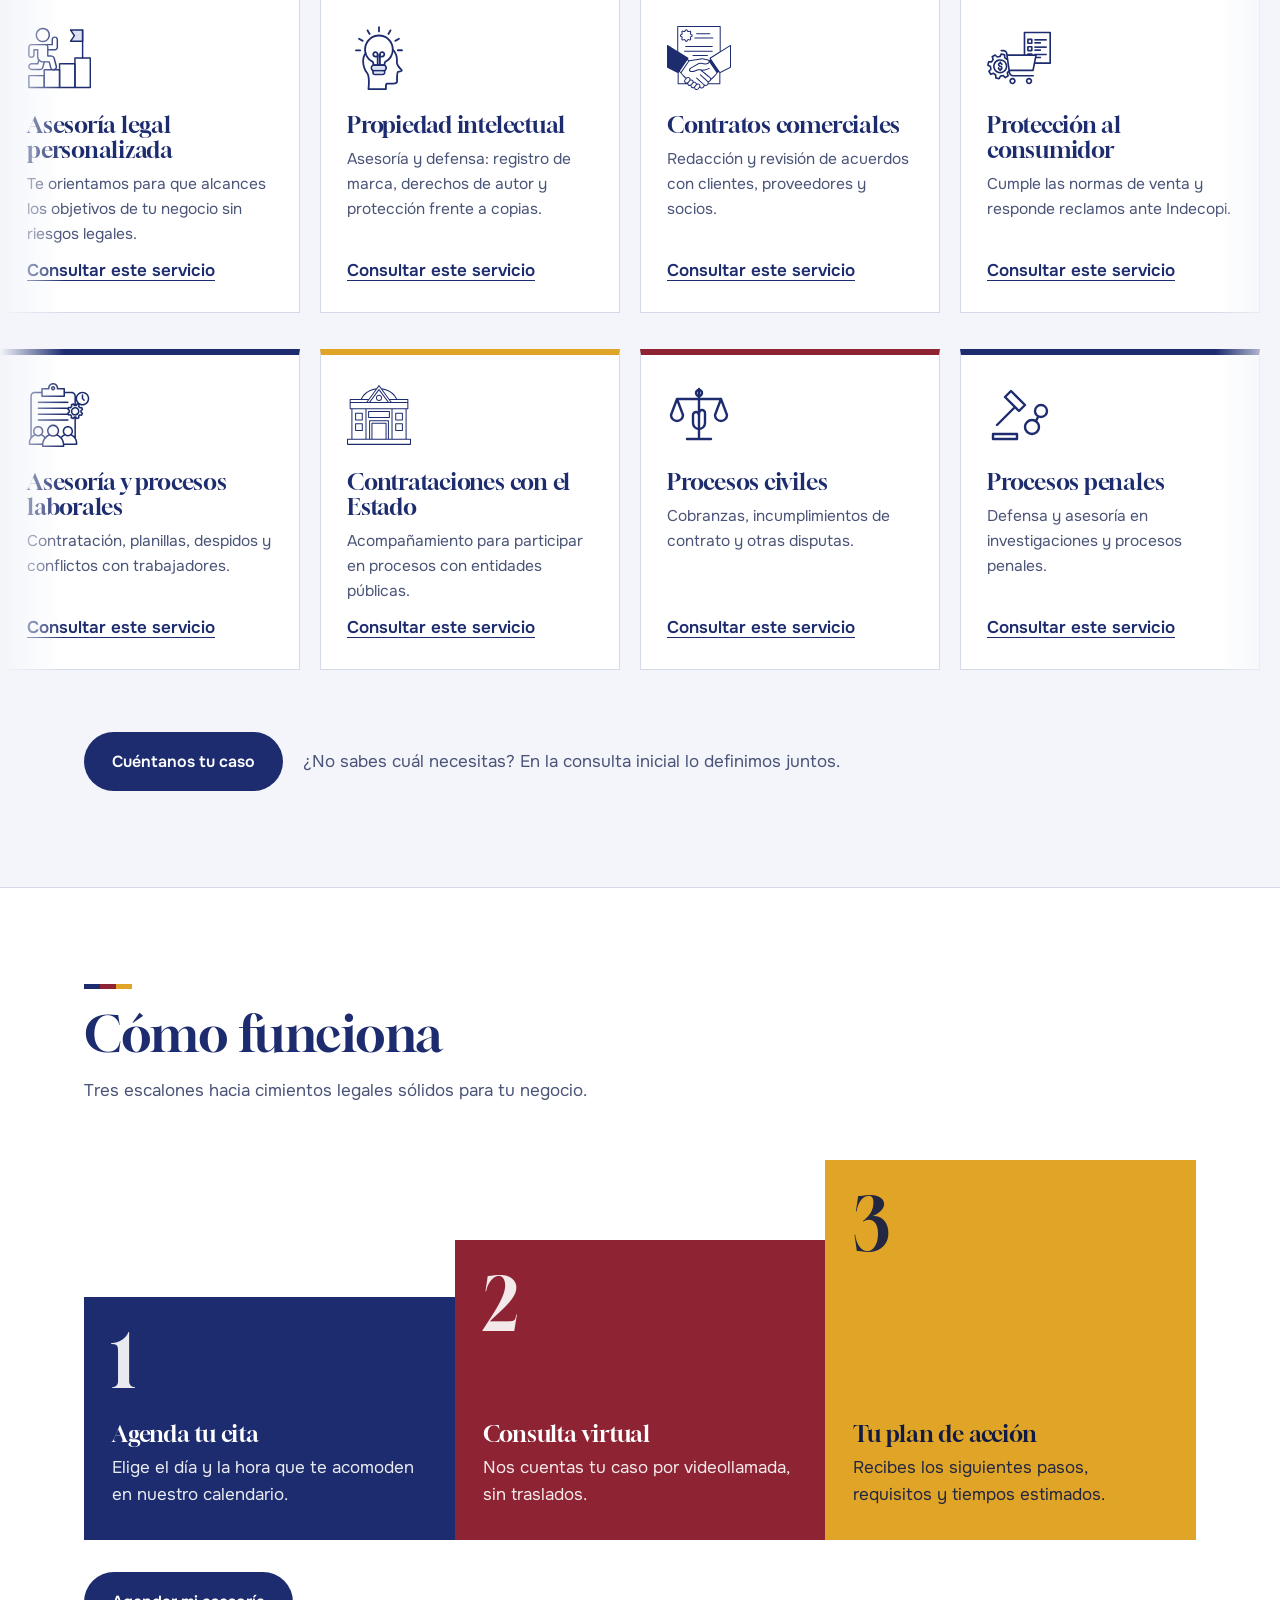
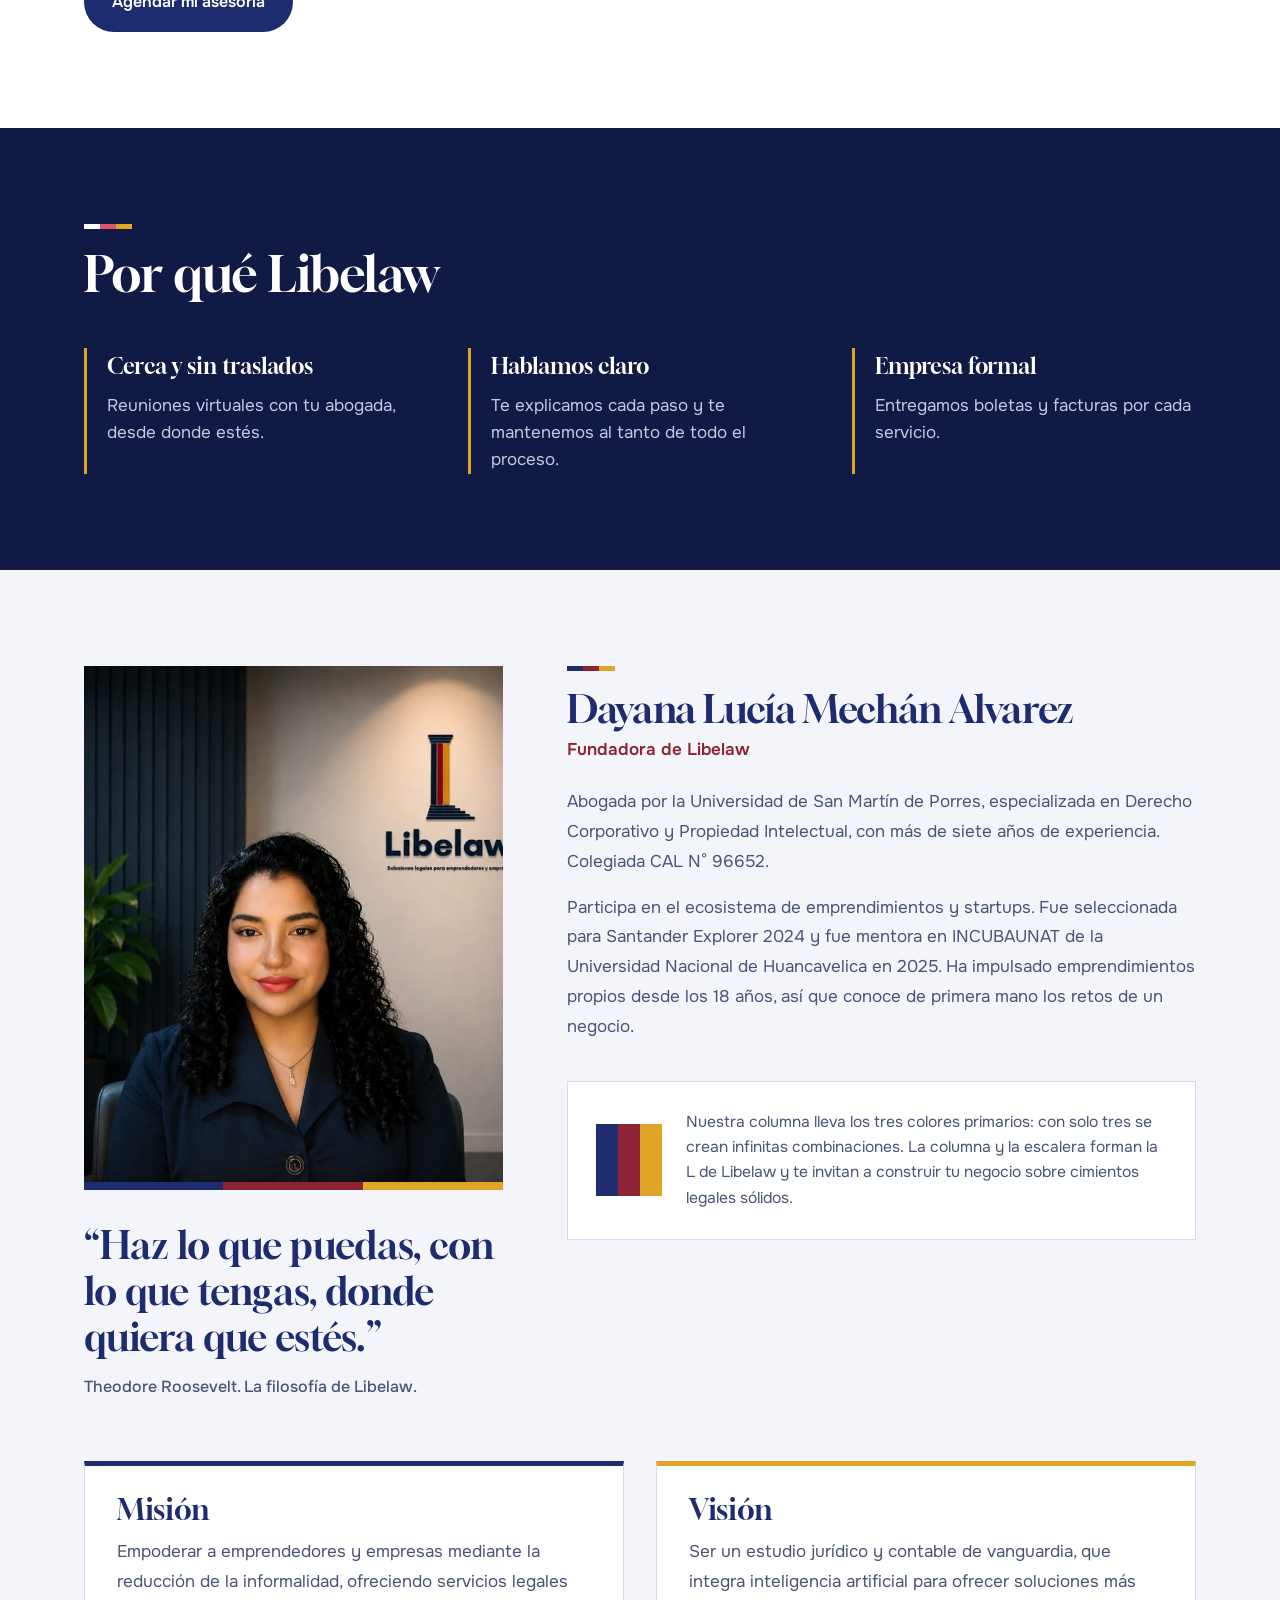
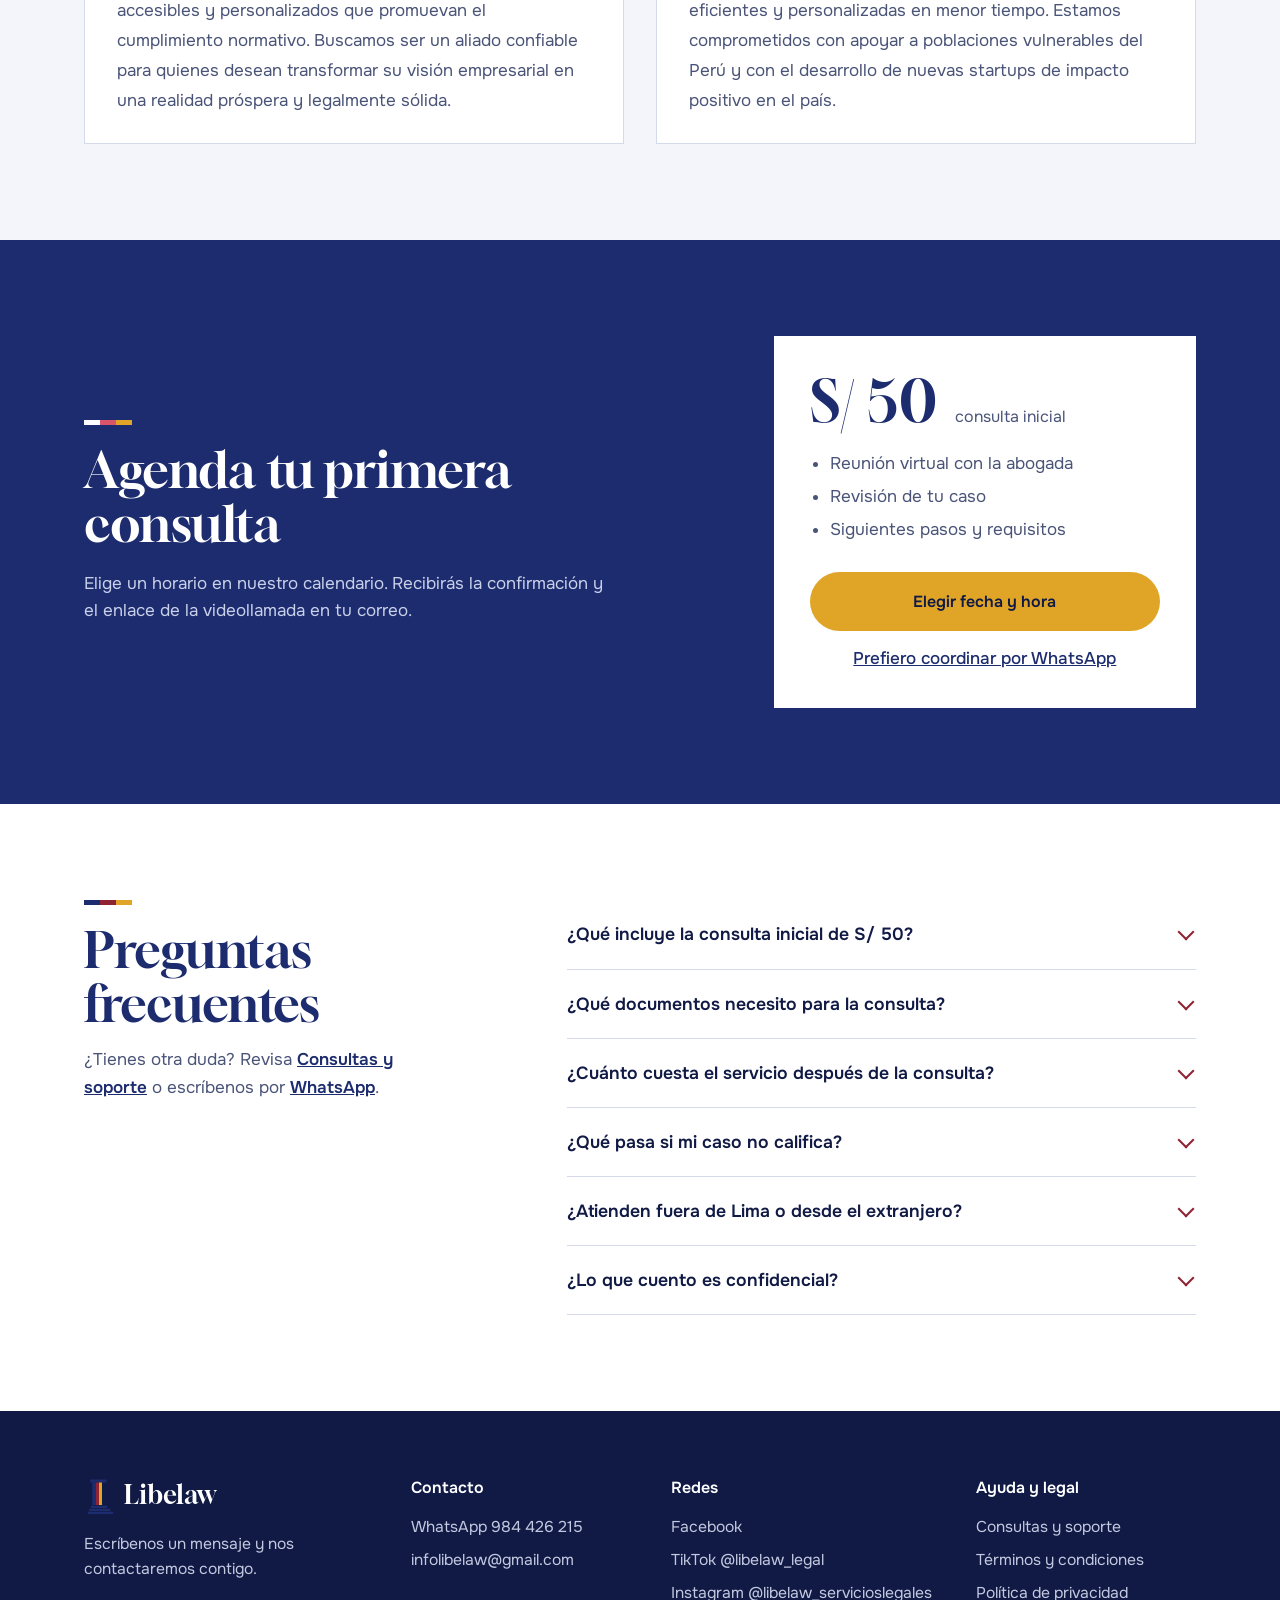
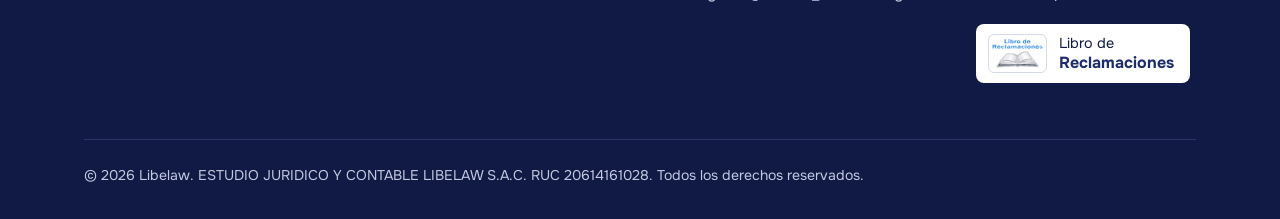
==== commit 53d9eaf4: "Quitar sección Crea, Innova, Desarrolla y Emprende Co-Authored-By: Claude Opus 5.5 <noreply@anthropi" ====
--- a/index.html
+++ b/index.html
@@ -80,14 +80,6 @@
     </div>
   </section>
 
-  <div class="pillars" aria-label="Lo que impulsamos">
-    <ul class="wrap">
-      <li style="--c:var(--navy)"><svg class="pil-icon" aria-hidden="true"><use href="iconos.svg#pil-crea"/></svg>Crea</li>
-      <li style="--c:var(--mostaza)"><svg class="pil-icon" aria-hidden="true"><use href="iconos.svg#pil-innova"/></svg>Innova</li>
-      <li style="--c:var(--granate)"><svg class="pil-icon" aria-hidden="true"><use href="iconos.svg#pil-desarrolla"/></svg>Desarrolla</li>
-      <li style="--c:var(--navy)"><svg class="pil-icon" aria-hidden="true"><use href="iconos.svg#pil-emprende"/></svg>Emprende</li>
-    </ul>
-  </div>
 
   <section class="problem">
     <div class="wrap">
--- a/styles.css
+++ b/styles.css
@@ -56,12 +56,6 @@
 .column .bar:nth-child(2){animation-delay:.15s}
 .column .bar:nth-child(3){animation-delay:.3s}
 @keyframes rise{from{transform:scaleY(0)}to{transform:scaleY(1)}}
-
-/* Pilares Crea / Innova / Desarrolla / Emprende */
-.pillars{background:var(--navy);color:var(--white);padding:28px 0}
-.pillars ul{list-style:none;margin:0 auto;padding:0 24px;display:grid;grid-template-columns:repeat(4,1fr);gap:16px}
-.pillars li{font-family:var(--serif);font-size:clamp(1.3rem,2.4vw,1.9rem);display:flex;align-items:center;gap:12px}
-.pillars li::before{content:"";width:10px;height:28px;background:var(--c)}
 
 /* Problema */
 .problem .wrap{display:grid;grid-template-columns:1fr 1fr;gap:64px}
@@ -168,7 +162,6 @@
   .hero-ctas{padding-bottom:72px}
   .svc{flex-basis:260px}
   .why ul{grid-template-columns:1fr}
-  .pillars ul{grid-template-columns:repeat(2,1fr)}
   .stairs{grid-template-columns:1fr}
   .stairs li:nth-child(n){min-height:0}
   .stairs li::before{font-size:3rem;margin-bottom:0}
@@ -355,10 +348,6 @@
   .hero h1{font-size:2.6rem}
   .hero-lead{font-size:1.05rem;margin:18px 0 24px}
   .hero-ctas{gap:10px;padding-bottom:44px}
-  .pillars{padding:16px 0}
-  .pillars ul{gap:10px}
-  .pillars li{font-size:1.15rem}
-  .pillars li::before{height:20px;width:8px}
 
   .problem .wrap,.faq .wrap,.founder .wrap,.book .wrap{gap:18px}
   .problem .body{font-size:1rem}
@@ -462,7 +451,6 @@
 .m-cta{display:none}
 @media (max-width:900px){.hero-note{padding-bottom:72px}}
 @media (max-width:700px){
-  .pillars{display:none}
   .hero-note{margin-top:14px;padding-bottom:40px;font-size:.9rem}
   .steps-cta .btn{width:100%;justify-content:center}
   .steps-cta{margin-top:20px}
@@ -475,12 +463,6 @@
 }
 @media (prefers-reduced-motion:reduce){.m-cta{transition:none}.btn:active{transform:none}}
 
-/* Pilares con iconos (Crea, Innova, Desarrolla, Emprende) */
-.pillars{background:var(--white);color:var(--c);padding:36px 0;border-top:1px solid var(--line);border-bottom:1px solid var(--line)}
-.pillars li{flex-direction:column;gap:10px;color:var(--c);font-size:clamp(1.2rem,2vw,1.6rem);text-align:center}
-.pillars li::before{display:none}
-.pil-icon{width:72px;height:72px;color:var(--c)}
-
 /* Servicios: icono grande del Canva */
 .svc .svc-icon{width:64px;height:64px;background:none;border-radius:0;color:var(--navy);display:block;margin-bottom:8px}
 .svc h3{margin-top:4px}
@@ -493,10 +475,6 @@
 .mv p{color:var(--muted);line-height:1.75}
 
 @media (max-width:700px){
-  .pillars{display:block;padding:20px 0}
-  .pillars ul{grid-template-columns:repeat(4,1fr);gap:4px;padding:0 8px}
-  .pillars li{font-size:.95rem;gap:6px}
-  .pil-icon{width:44px;height:44px}
   .svc .svc-icon{width:52px;height:52px}
   .founder .mv{grid-template-columns:1fr;gap:16px;margin-top:32px}
   .mv>div{padding:20px}
